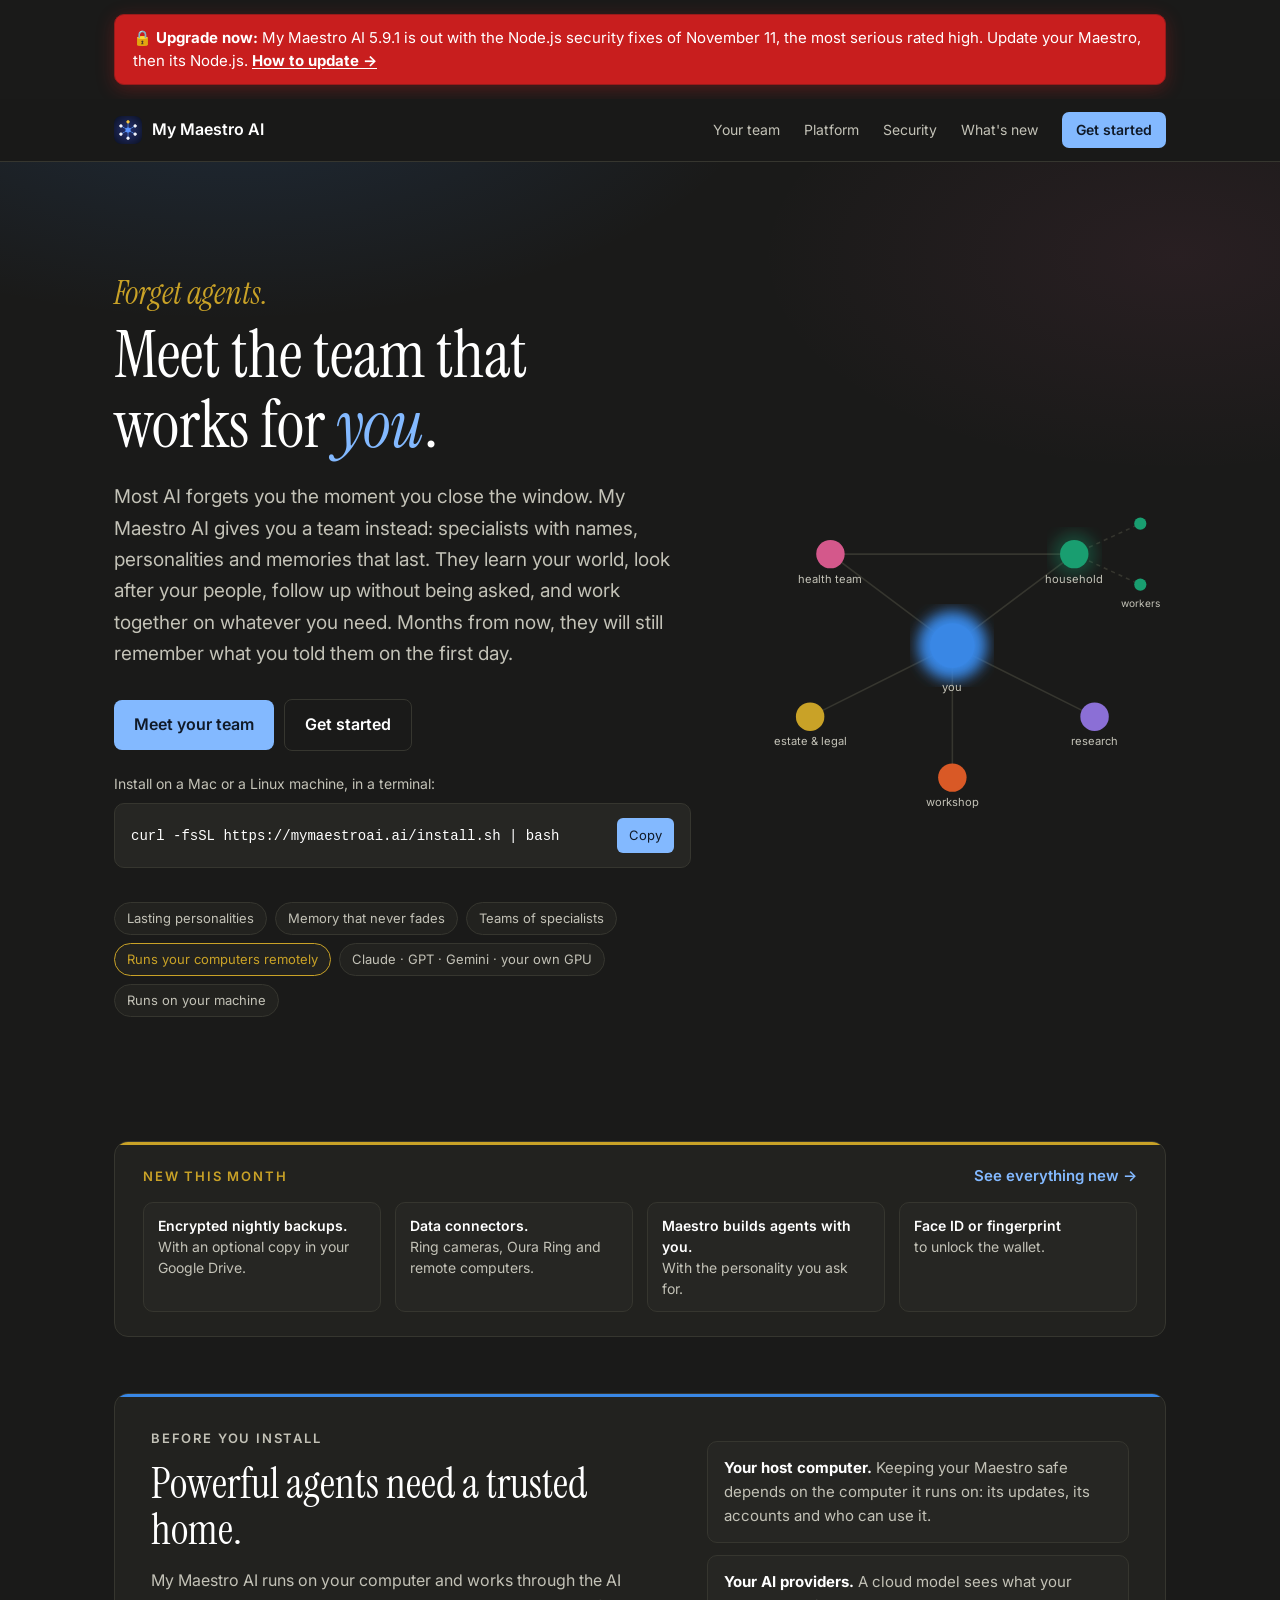
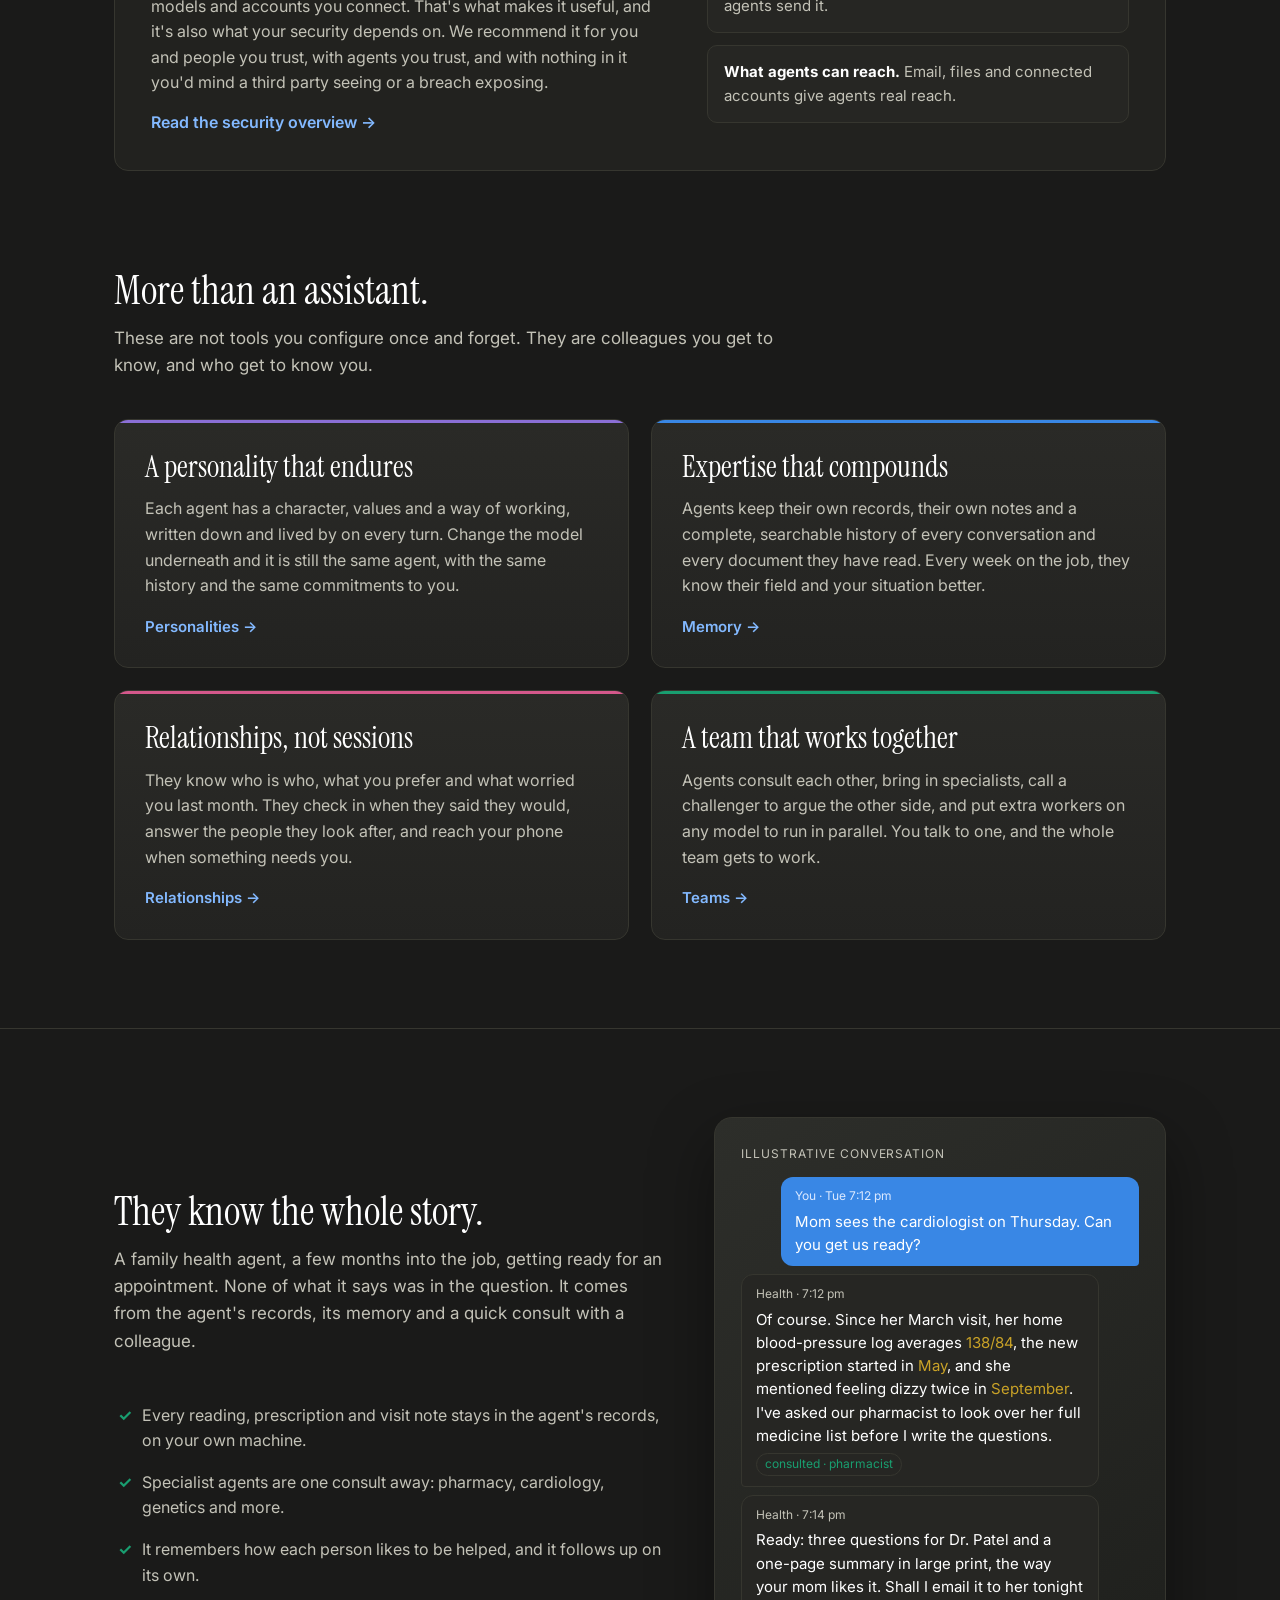
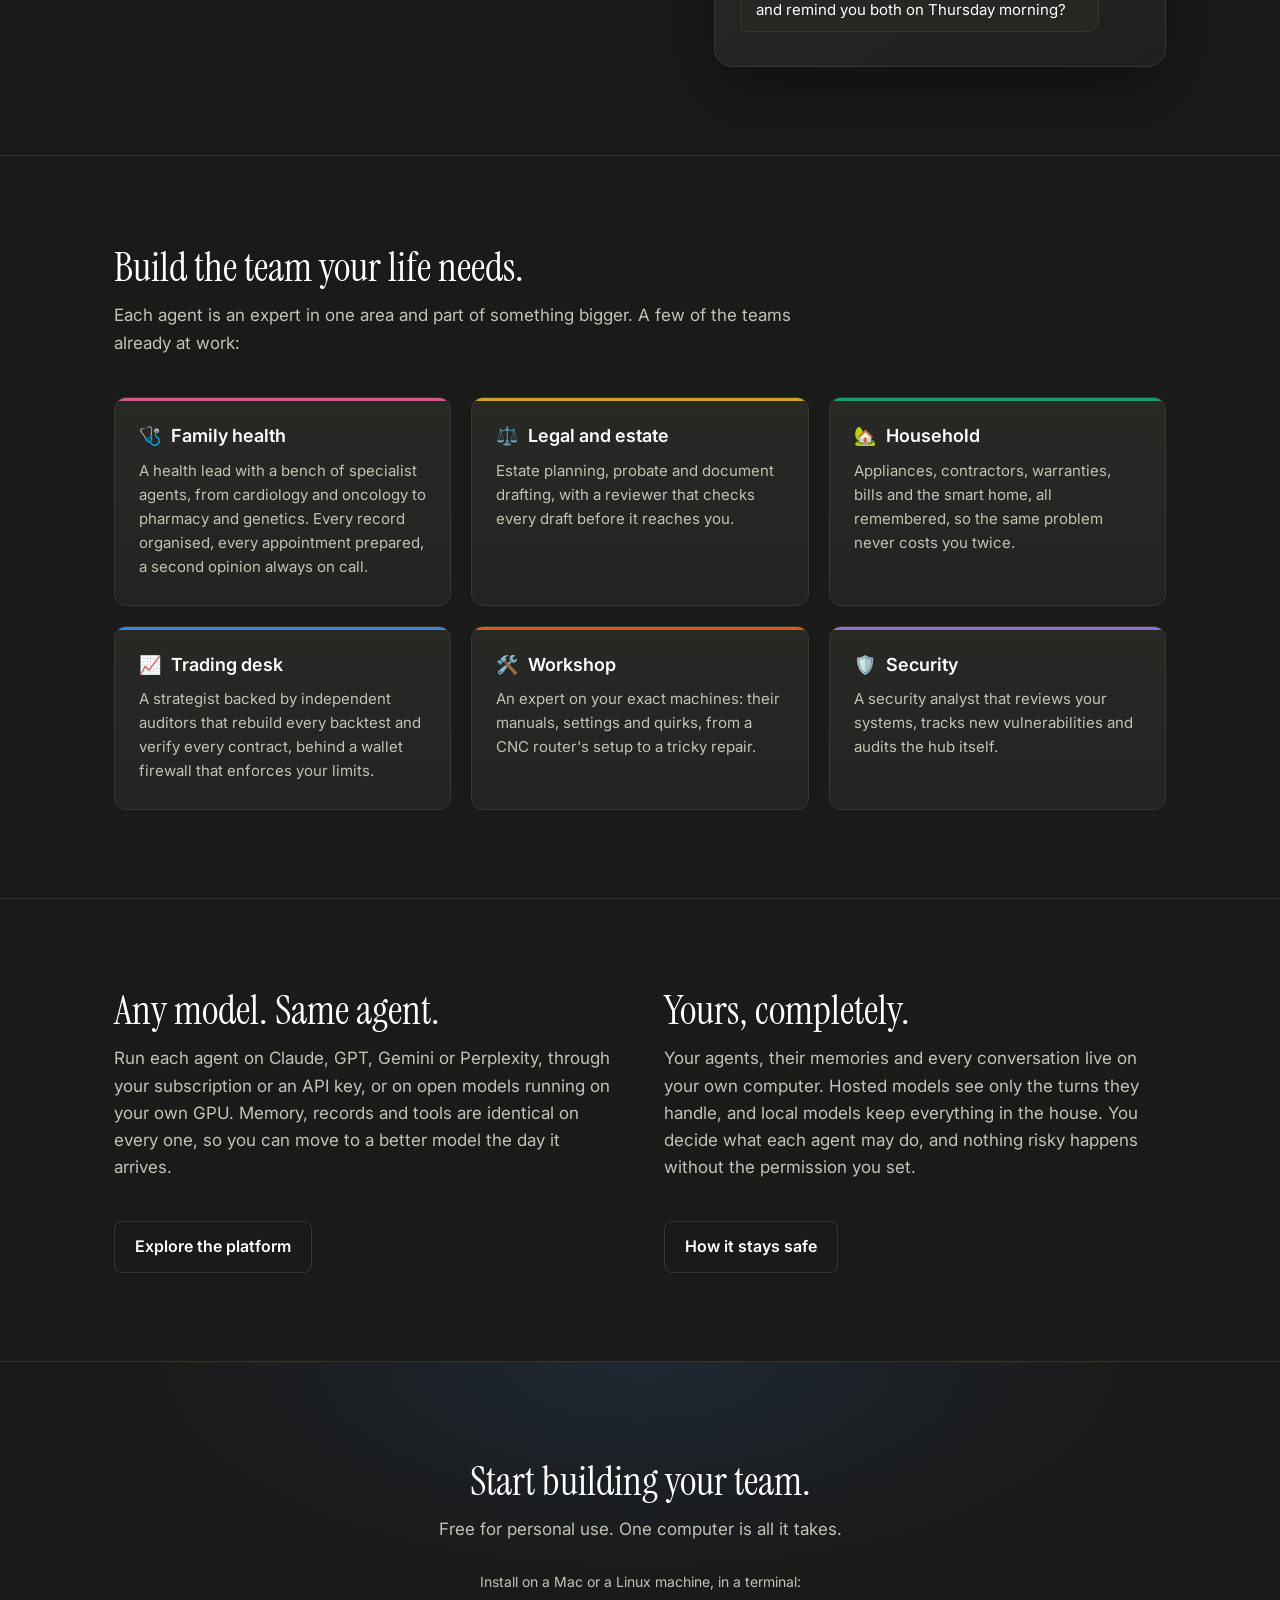
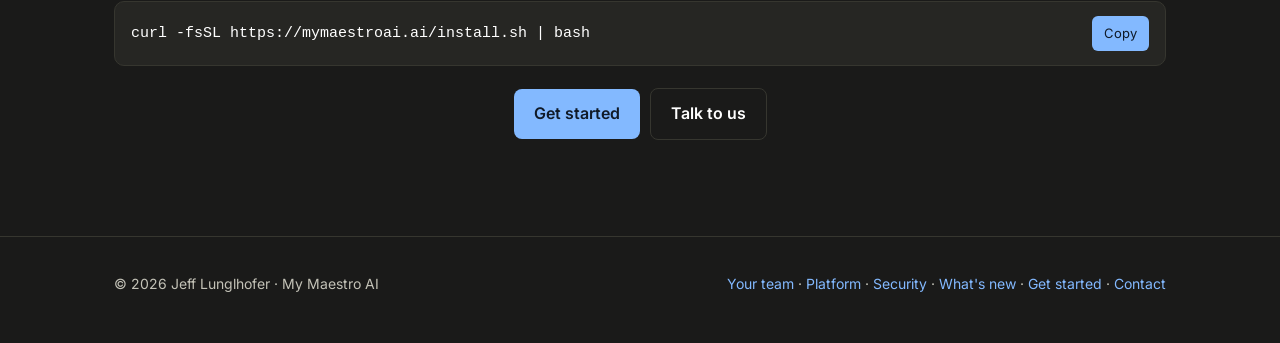
==== index.html @ 7203ef79 "What's new page, a New this month strip on the home page, and remote computers in the top features" ====
<!doctype html>
<html lang="en">
<head>
<meta charset="utf-8">
<meta name="viewport" content="width=device-width, initial-scale=1">
<title>My Maestro AI · Forget agents. Meet the team that works for you.</title>
<meta name="description" content="Forget agents. Meet the team that works for you. My Maestro AI gives you a team of specialists with lasting personalities, deep expertise and memories that never fade. They know your people, work together, and run on your own machine.">
<link rel="canonical" href="https://www.mymaestroai.ai/">
<meta property="og:type" content="website">
<meta property="og:site_name" content="My Maestro AI">
<meta property="og:url" content="https://www.mymaestroai.ai/">
<meta property="og:title" content="My Maestro AI · Forget agents. Meet the team that works for you.">
<meta property="og:description" content="Forget agents. Meet the team that works for you. My Maestro AI gives you a team of specialists with lasting personalities, deep expertise and memories that never fade. They know your people, work together, and run on your own machine.">
<meta property="og:image" content="https://www.mymaestroai.ai/og-image.png">
<meta property="og:image:type" content="image/png">
<meta property="og:image:width" content="1200">
<meta property="og:image:height" content="630">
<meta property="og:image:alt" content="My Maestro AI. Forget agents. Meet the team that works for you.">
<meta property="og:locale" content="en_US">
<meta name="twitter:card" content="summary_large_image">
<meta name="twitter:title" content="My Maestro AI · Forget agents. Meet the team that works for you.">
<meta name="twitter:description" content="Forget agents. Meet the team that works for you. My Maestro AI gives you a team of specialists with lasting personalities, deep expertise and memories that never fade. They know your people, work together, and run on your own machine.">
<meta name="twitter:image" content="https://www.mymaestroai.ai/og-image.png">
<meta name="twitter:image:alt" content="My Maestro AI. Forget agents. Meet the team that works for you.">
<meta name="theme-color" content="#1a1a19">
<link rel="apple-touch-icon" href="/hub-192.png">
<link rel="icon" href="/hub-192.png">
<link rel="preconnect" href="https://fonts.googleapis.com"><link rel="preconnect" href="https://fonts.gstatic.com" crossorigin>
<link href="https://fonts.googleapis.com/css2?family=Instrument+Serif:ital@0;1&family=Inter:wght@400;500;600&display=swap" rel="stylesheet">
<link rel="stylesheet" href="/styles.css">
</head>
<body>
<!-- security-notice:start (5.9.1; take down after 2026-11-25) -->
<aside class="notice urgent" aria-label="Security update"><div class="wrap"><p><span aria-hidden="true">🔒 </span><b>Upgrade now:</b> My Maestro AI 5.9.1 is out with the Node.js security fixes of November 11, the most serious rated high. Update your Maestro, then its Node.js. <a href="/start/#update">How to update&nbsp;→</a></p></div></aside>
<!-- security-notice:end -->
<header><div class="wrap">
  <a class="brand" href="/"><img src="/hub-192.png" alt="">My Maestro AI</a>
  <nav aria-label="Main"><a href="/agents/">Your team</a><a href="/platform/">Platform</a><a href="/security/">Security</a><a href="/whats-new/">What's new</a><a class="nav-cta" href="/start/">Get started</a></nav>
</div></header>

<div class="hero"><div class="wrap">
  <div>
    <p class="hero-pre">Forget agents.</p>
    <h1>Meet the team that works for <em>you</em>.</h1>
    <p class="lead">Most AI forgets you the moment you close the window. My Maestro AI gives you a team instead: specialists with names, personalities and memories that last. They learn your world, look after your people, follow up without being asked, and work together on whatever you need. Months from now, they will still remember what you told them on the first day.</p>
    <a class="cta" href="/agents/">Meet your team</a><a class="cta alt" href="/start/">Get started</a>
    <p class="cmd-cap">Install on a Mac or a Linux machine, in a terminal:</p><div class="cmdbox"><code id="hero-cmd">curl -fsSL https://mymaestroai.ai/install.sh | bash</code><button type="button" onclick="navigator.clipboard.writeText(document.getElementById('hero-cmd').textContent).then(()=>{this.textContent='Copied'})">Copy</button></div>
    <div class="pills"><span class="pill">Lasting personalities</span><span class="pill">Memory that never fades</span><span class="pill">Teams of specialists</span><span class="pill pill-new">Runs your computers remotely</span><span class="pill">Claude · GPT · Gemini · your own GPU</span><span class="pill">Runs on your machine</span></div>
  </div>
  <svg class="graph" viewBox="0 0 420 320" role="img" aria-label="You at the centre of a team of agents, one of them directing two workers">
    <defs><filter id="g"><feGaussianBlur stdDeviation="7"/></filter></defs>
    <g stroke="#36362f" stroke-width="1.5" fill="none">
      <path d="M210 160 L90 70 M210 160 L330 70 M210 160 L70 230 M210 160 L350 230 M210 160 L210 290 M90 70 L330 70"/>
      <path d="M330 70 L395 40 M330 70 L395 100" stroke-dasharray="4 4"/>
    </g>
    <circle class="pulse" cx="210" cy="160" r="34" fill="#3987e5" filter="url(#g)"/>
    <circle cx="210" cy="160" r="22" fill="#3987e5"/>
    <circle class="pulse p2" cx="330" cy="70" r="22" fill="#199e70" filter="url(#g)" opacity=".3"/>
    <circle cx="90" cy="70" r="14" fill="#d4588b"/><circle cx="330" cy="70" r="14" fill="#199e70"/>
    <circle cx="70" cy="230" r="14" fill="#c9a227"/><circle cx="350" cy="230" r="14" fill="#8b6fd6"/>
    <circle cx="210" cy="290" r="14" fill="#d95926"/>
    <circle class="pulse p3" cx="395" cy="40" r="6" fill="#199e70"/><circle class="pulse p3" cx="395" cy="100" r="6" fill="#199e70"/>
    <g font-family="Inter, sans-serif" font-size="11" fill="#c3c2b7" text-anchor="middle">
      <text x="210" y="205">you</text><text x="90" y="98">health team</text><text x="330" y="98">household</text>
      <text x="70" y="258">estate &amp; legal</text><text x="350" y="258">research</text><text x="210" y="318">workshop</text>
      <text x="395" y="122" font-size="10">workers</text>
    </g>
  </svg>
</div></div>


<section class="newstrip"><div class="wrap">
  <div class="ns">
    <div class="ns-head"><p class="eyebrow">New this month</p><a class="more" href="/whats-new/">See everything new →</a></div>
    <ul class="ns-list">
      <li><b>Encrypted nightly backups.</b> With an optional copy in your Google Drive.</li>
      <li><b>Data connectors.</b> Ring cameras, Oura Ring and remote computers.</li>
      <li><b>Maestro builds agents with you.</b> With the personality you ask for.</li>
      <li><b>Face ID or fingerprint</b> to unlock the wallet.</li>
    </ul>
  </div>
</div></section>

<section class="trust-band"><div class="wrap">
  <div class="tb">
    <div>
      <p class="eyebrow">Before you install</p>
      <h2>Powerful agents need a trusted home.</h2>
      <p>My Maestro AI runs on your computer and works through the AI models and accounts you connect. That's what makes it useful, and it's also what your security depends on. We recommend it for you and people you trust, with agents you trust, and with nothing in it you'd mind a third party seeing or a breach exposing.</p>
      <a class="more" href="/security/#overview">Read the security overview →</a>
    </div>
    <ul class="tb-points">
      <li><b>Your host computer.</b> Keeping your Maestro safe depends on the computer it runs on: its updates, its accounts and who can use it.</li>
      <li><b>Your AI providers.</b> A cloud model sees what your agents send it.</li>
      <li><b>What agents can reach.</b> Email, files and connected accounts give agents real reach.</li>
    </ul>
  </div>
</div></section>

<section><div class="wrap">
  <h2>More than an assistant.</h2>
  <p class="sub">These are not tools you configure once and forget. They are colleagues you get to know, and who get to know you.</p>
  <div class="pillars">
    <div class="pillar" style="--c:var(--violet)"><h3>A personality that endures</h3><p>Each agent has a character, values and a way of working, written down and lived by on every turn. Change the model underneath and it is still the same agent, with the same history and the same commitments to you.</p><a class="more" href="/agents/#personality">Personalities →</a></div>
    <div class="pillar" style="--c:var(--blue)"><h3>Expertise that compounds</h3><p>Agents keep their own records, their own notes and a complete, searchable history of every conversation and every document they have read. Every week on the job, they know their field and your situation better.</p><a class="more" href="/agents/#memory">Memory →</a></div>
    <div class="pillar" style="--c:var(--rose)"><h3>Relationships, not sessions</h3><p>They know who is who, what you prefer and what worried you last month. They check in when they said they would, answer the people they look after, and reach your phone when something needs you.</p><a class="more" href="/agents/#relationships">Relationships →</a></div>
    <div class="pillar" style="--c:var(--aqua)"><h3>A team that works together</h3><p>Agents consult each other, bring in specialists, call a challenger to argue the other side, and put extra workers on any model to run in parallel. You talk to one, and the whole team gets to work.</p><a class="more" href="/agents/#team">Teams →</a></div>
  </div>
</div></section>

<section class="divider"><div class="wrap two">
  <div>
    <h2>They know the whole story.</h2>
    <p class="sub">A family health agent, a few months into the job, getting ready for an appointment. None of what it says was in the question. It comes from the agent's records, its memory and a quick consult with a colleague.</p>
    <ul class="check">
      <li>Every reading, prescription and visit note stays in the agent's records, on your own machine.</li>
      <li>Specialist agents are one consult away: pharmacy, cardiology, genetics and more.</li>
      <li>It remembers how each person likes to be helped, and it follows up on its own.</li>
    </ul>
  </div>
  <div class="demo">
    <div class="lbl">Illustrative conversation</div>
    <div class="msg me"><span class="who">You · Tue 7:12 pm</span>Mom sees the cardiologist on Thursday. Can you get us ready?</div>
    <div class="msg ag"><span class="who">Health · 7:12 pm</span>Of course. Since her March visit, her home blood-pressure log averages <span class="n">138/84</span>, the new prescription started in <span class="n">May</span>, and she mentioned feeling dizzy twice in <span class="n">September</span>. I've asked our pharmacist to look over her full medicine list before I write the questions.<br><span class="worker">consulted · pharmacist</span></div>
    <div class="msg ag"><span class="who">Health · 7:14 pm</span>Ready: three questions for Dr. Patel and a one-page summary in large print, the way your mom likes it. Shall I email it to her tonight and remind you both on Thursday morning?</div>
  </div>
</div></section>

<section class="divider"><div class="wrap">
  <h2>Build the team your life needs.</h2>
  <p class="sub">Each agent is an expert in one area and part of something bigger. A few of the teams already at work:</p>
  <div class="grid">
    <div class="card" style="--c:var(--rose)"><h4><span class="ico">🩺</span>Family health</h4><p>A health lead with a bench of specialist agents, from cardiology and oncology to pharmacy and genetics. Every record organised, every appointment prepared, a second opinion always on call.</p></div>
    <div class="card" style="--c:var(--gold)"><h4><span class="ico">⚖️</span>Legal and estate</h4><p>Estate planning, probate and document drafting, with a reviewer that checks every draft before it reaches you.</p></div>
    <div class="card" style="--c:var(--aqua)"><h4><span class="ico">🏡</span>Household</h4><p>Appliances, contractors, warranties, bills and the smart home, all remembered, so the same problem never costs you twice.</p></div>
    <div class="card" style="--c:var(--blue)"><h4><span class="ico">📈</span>Trading desk</h4><p>A strategist backed by independent auditors that rebuild every backtest and verify every contract, behind a wallet firewall that enforces your limits.</p></div>
    <div class="card" style="--c:var(--orange)"><h4><span class="ico">🛠️</span>Workshop</h4><p>An expert on your exact machines: their manuals, settings and quirks, from a CNC router's setup to a tricky repair.</p></div>
    <div class="card" style="--c:var(--violet)"><h4><span class="ico">🛡️</span>Security</h4><p>A security analyst that reviews your systems, tracks new vulnerabilities and audits the hub itself.</p></div>
  </div>
</div></section>

<section class="divider"><div class="wrap two even">
  <div>
    <h2>Any model. Same agent.</h2>
    <p class="sub">Run each agent on Claude, GPT, Gemini or Perplexity, through your subscription or an API key, or on open models running on your own GPU. Memory, records and tools are identical on every one, so you can move to a better model the day it arrives.</p>
    <a class="cta alt solo" href="/platform/">Explore the platform</a>
  </div>
  <div>
    <h2>Yours, completely.</h2>
    <p class="sub">Your agents, their memories and every conversation live on your own computer. Hosted models see only the turns they handle, and local models keep everything in the house. You decide what each agent may do, and nothing risky happens without the permission you set.</p>
    <a class="cta alt solo" href="/security/">How it stays safe</a>
  </div>
</div></section>

<section class="band divider"><div class="wrap">
  <h2>Start building your team.</h2>
  <p class="sub">Free for personal use. One computer is all it takes.</p>
  <p class="cmd-cap">Install on a Mac or a Linux machine, in a terminal:</p><div class="cmdbox"><code id="band-cmd">curl -fsSL https://mymaestroai.ai/install.sh | bash</code><button type="button" onclick="navigator.clipboard.writeText(document.getElementById('band-cmd').textContent).then(()=>{this.textContent='Copied'})">Copy</button></div>
  <a class="cta" href="/start/">Get started</a><a class="cta alt" href="mailto:jeff@lunglhofer.com">Talk to us</a>
</div></section>

<footer class="divider"><div class="wrap">
  <div>© 2026 Jeff Lunglhofer · My Maestro AI</div>
  <div><a href="/agents/">Your team</a> · <a href="/platform/">Platform</a> · <a href="/security/">Security</a> · <a href="/whats-new/">What's new</a> · <a href="/start/">Get started</a> · <a href="mailto:jeff@lunglhofer.com">Contact</a></div>
</div></footer>
</body>
</html>
---- styles.css ----
:root { --bg:#1a1a19; --bg2:#22221f; --panel:#262623; --line:#36362f; --text:#ffffff; --dim:#c3c2b7; --blue:#3987e5; --blue-l:#83b9ff; --orange:#d95926; --aqua:#199e70; --violet:#8b6fd6; --gold:#c9a227; --rose:#d4588b; --gray:#a7a69b; }
* { box-sizing:border-box }
html { scroll-behavior:smooth }
@media (prefers-reduced-motion:reduce) { html { scroll-behavior:auto } *, *::before, *::after { animation:none !important; transition:none !important } }
body { margin:0; background:var(--bg); color:var(--text); font:16px/1.6 Inter, -apple-system, "Segoe UI", Roboto, Helvetica, Arial, sans-serif; }
a { color:var(--blue-l); text-decoration:none } a:hover { text-decoration:underline }
a:focus-visible, button:focus-visible { outline:3px solid var(--gold); outline-offset:4px }
h1, h2, .pillar h3 { font-family:"Instrument Serif", Georgia, "Times New Roman", serif; font-weight:400; letter-spacing:0 }
.wrap { max-width:1100px; margin:0 auto; padding:0 24px }
section { padding:88px 0; scroll-margin-top:76px }
.divider { border-top:1px solid var(--line) }

/* Header and navigation */
header { position:sticky; top:0; background:rgba(26,26,25,.9); backdrop-filter:blur(10px); border-bottom:1px solid var(--line); z-index:5 }
header .wrap { display:flex; align-items:center; justify-content:space-between; min-height:62px; gap:16px }
.brand { display:flex; align-items:center; gap:10px; font-weight:600; color:var(--text); white-space:nowrap } .brand:hover { text-decoration:none }
.brand img { width:28px; height:28px; border-radius:7px }
nav { display:flex; align-items:center; gap:24px }
nav a { color:var(--dim); font-size:14px; white-space:nowrap } nav a:hover { color:var(--text); text-decoration:none }
nav a[aria-current="page"] { color:var(--text); box-shadow:inset 0 -2px 0 var(--blue-l) }
nav a.nav-cta { color:#101a28; background:var(--blue-l); padding:7px 14px; border-radius:7px; font-weight:600; box-shadow:none } nav a.nav-cta:hover { filter:brightness(1.06) }

/* Heroes */
.hero { padding:112px 0 84px; background:radial-gradient(900px 420px at 18% -10%, rgba(57,135,229,.16), transparent 60%), radial-gradient(700px 360px at 92% 10%, rgba(212,88,139,.08), transparent 60%) }
.hero .wrap { display:grid; grid-template-columns:1.15fr .85fr; gap:48px; align-items:center }
.hero h1 { font-size:clamp(2.6rem, 5.2vw, 4.1rem); line-height:1.06; margin:0 0 22px; max-width:17ch; text-wrap:balance }
.hero h1 em { font-style:italic; color:var(--blue-l) }
.hero-pre { font-family:"Instrument Serif", Georgia, serif; font-style:italic; font-size:clamp(1.5rem, 2.6vw, 2rem); color:var(--gold); margin:0 0 8px; line-height:1.2 }
.page-hero { padding:96px 0 28px; background:radial-gradient(900px 380px at 15% -20%, rgba(57,135,229,.14), transparent 60%) }
.page-hero h1 { font-size:clamp(2.4rem, 5vw, 3.8rem); line-height:1.06; margin:0 0 20px; max-width:20ch; text-wrap:balance }
.eyebrow { font-size:13px; letter-spacing:.14em; text-transform:uppercase; color:var(--gold); margin:0 0 16px; font-weight:600 }
p.lead { font-size:19px; color:var(--dim); max-width:60ch; line-height:1.65; margin:0 0 30px }
.cta { display:inline-block; background:var(--blue-l); color:#101a28; padding:12px 20px; border-radius:8px; font-weight:600 } .cta:hover { text-decoration:none; filter:brightness(1.06) }
.cta.alt { background:transparent; border:1px solid var(--line); color:var(--text); margin-left:10px } .cta.alt:hover { border-color:var(--dim) }
.cta.alt.solo { margin-left:0 }
.pills { margin-top:34px; display:flex; flex-wrap:wrap; gap:8px }
.pill { font-size:13px; color:var(--dim); border:1px solid var(--line); border-radius:999px; padding:5px 12px; background:var(--bg2) }
.graph { width:100%; height:auto; display:block } .graph .pulse { animation:pulse 3.2s ease-in-out infinite } .graph .p2 { animation-delay:1.1s } .graph .p3 { animation-delay:2.2s }
@keyframes pulse { 0%,100% { opacity:.25 } 50% { opacity:.7 } }

/* Section text */
h2 { font-size:40px; line-height:1.15; margin:0 0 12px } .sub { color:var(--dim); margin:0 0 40px; max-width:64ch; font-size:17px }
.two { display:grid; grid-template-columns:1.1fr .9fr; gap:48px; align-items:center }
.two.even { grid-template-columns:1fr 1fr; align-items:start }
ul.check { list-style:none; padding:0; margin:0 } ul.check li { padding:8px 0 8px 28px; position:relative; color:var(--dim) } ul.check li::before { content:"✓"; color:var(--aqua); position:absolute; left:4px; font-weight:700 }


/* Pillars */
.pillars { display:grid; grid-template-columns:1fr 1fr; gap:22px }
.pillar { position:relative; overflow:hidden; background:linear-gradient(180deg, #2a2a27, #232321); border:1px solid var(--line); border-radius:14px; padding:30px 30px 28px }
.pillar::before { content:""; position:absolute; inset:0 0 auto 0; height:3px; background:var(--c) }
.pillar h3 { font-size:30px; line-height:1.15; margin:0 0 12px }
.pillar p { margin:0; color:var(--dim); font-size:16px }
.pillar a.more { display:inline-block; margin-top:16px; font-weight:600; font-size:15px }

/* Demo conversation */
.demo { background:linear-gradient(145deg, #2d2e2a, #1f201d); border:1px solid var(--line); border-radius:18px; padding:26px; box-shadow:0 24px 64px #0006 }
.demo .lbl { font-size:12px; color:var(--dim); letter-spacing:.08em; text-transform:uppercase; margin-bottom:14px }
.msg { max-width:90%; padding:10px 14px; border-radius:12px; margin:8px 0; font-size:15px; line-height:1.55 }
.msg.me { background:var(--blue); color:#fff; margin-left:auto; border-bottom-right-radius:4px }
.msg.ag { background:var(--panel); border:1px solid var(--line); border-bottom-left-radius:4px }
.msg .who { display:block; font-size:12px; color:var(--dim); margin-bottom:4px } .msg.me .who { color:#dbe9ff }
.msg .n { color:var(--gold) } .msg .worker { display:inline-block; font-size:12px; color:var(--aqua); border:1px solid var(--line); border-radius:999px; padding:1px 8px; margin:6px 4px 0 0 }

/* Card groups */
.index { display:flex; flex-wrap:wrap; gap:8px; margin:6px 0 0 }
.index a { font-size:14px; color:var(--text); border:1px solid var(--line); border-radius:999px; padding:6px 14px; background:var(--bg2) }
.index a::before { content:""; display:inline-block; width:8px; height:8px; border-radius:2px; background:var(--c); margin-right:8px; vertical-align:middle }
.index a:hover { text-decoration:none; border-color:var(--c) }
.group { padding:56px 0 8px; scroll-margin-top:80px }
.group h2 { font-size:34px } .group h2 span { display:inline-block; width:12px; height:12px; border-radius:3px; margin-right:14px; vertical-align:middle; background:var(--c) }
.gintro { margin:0 0 24px; color:var(--dim); font-size:17px; max-width:66ch }
.grid { display:grid; grid-template-columns:repeat(3, 1fr); gap:20px }
.grid.g2 { grid-template-columns:repeat(2, 1fr) }
.grid.g4 { grid-template-columns:repeat(2, 1fr) }
.card { position:relative; overflow:hidden; background:linear-gradient(180deg, #282825, #232321); border:1px solid var(--line); border-radius:12px; padding:24px 24px 26px; transition:transform .15s, border-color .15s }
.card::before { content:""; position:absolute; inset:0 0 auto 0; height:3px; background:var(--c) }
.card:hover { border-color:color-mix(in srgb, var(--c) 45%, var(--line)); transform:translateY(-2px) }
.card h4 { margin:0 0 8px; font-size:18px; font-weight:600 } .card p { margin:0; color:var(--dim); font-size:15px }
.card .ico { margin-right:10px }

/* Steps */
.steps { display:grid; grid-template-columns:repeat(4, 1fr); gap:20px; counter-reset:s }
.step { background:var(--bg2); border:1px solid var(--line); border-radius:12px; padding:22px 20px 20px; position:relative }
.step::before { counter-increment:s; content:counter(s); position:absolute; top:-12px; left:16px; background:var(--c); color:#fff; font-weight:600; font-size:13px; width:24px; height:24px; border-radius:12px; display:flex; align-items:center; justify-content:center }
.step h4 { margin:6px 0 6px; font-size:16px; font-weight:600 } .step p { margin:0; color:var(--dim); font-size:14px }
code { font-size:13px; background:var(--panel); padding:1px 5px; border-radius:4px }
.providers { display:flex; flex-wrap:wrap; gap:10px; margin-top:12px } .providers span { background:var(--panel); border:1px solid var(--line); border-radius:8px; padding:8px 14px; font-size:14px }

/* Closing band and footer */
.band { text-align:center; padding:96px 0; background:radial-gradient(700px 300px at 50% 0%, rgba(57,135,229,.12), transparent 70%) }
.band .sub { margin:0 auto 28px }
.next { margin:64px 0 88px; display:flex; justify-content:space-between; align-items:center; gap:20px; flex-wrap:wrap; background:var(--bg2); border:1px solid var(--line); border-radius:14px; padding:26px 30px }
.next p { margin:0; color:var(--dim) } .next strong { color:var(--text); display:block; font-size:18px; margin-bottom:2px }
footer { padding:36px 0 48px; color:var(--dim); font-size:14px } footer .wrap { display:flex; justify-content:space-between; flex-wrap:wrap; gap:12px }

@media (max-width:900px) {
  header .wrap { flex-wrap:wrap; padding-top:10px; padding-bottom:10px; gap:8px 16px }
  nav { width:100%; gap:18px; overflow-x:auto; padding-bottom:4px }
  .hero .wrap, .two, .two.even { grid-template-columns:1fr } .hero svg { display:none }
  .hero { padding-top:72px } .page-hero { padding-top:64px }
  .grid, .steps, .pillars { grid-template-columns:1fr 1fr }
  h2 { font-size:32px } .group h2 { font-size:28px } section { padding:64px 0 }
}
@media (max-width:560px) {
  .grid, .grid.g2, .grid.g4, .steps, .pillars { grid-template-columns:1fr }
  .cta, .cta.alt { margin-top:10px }
  .pillar { padding:24px } .pillar h3 { font-size:26px }
}

/* Install command box (Get started) */
.cmdbox { display:flex; align-items:center; gap:12px; background:var(--panel); border:1px solid var(--line); border-radius:10px; padding:14px 16px; margin:0 0 14px; max-width:760px }
.cmdbox code { background:none; padding:0; font-size:15px; flex:1; overflow-x:auto; white-space:nowrap; color:var(--text) }
.cmdbox button { background:var(--blue-l); color:#101a28; border:0; border-radius:6px; padding:7px 12px; font-weight:600; cursor:pointer; font:inherit; font-size:13px }
.small-note { color:var(--dim); font-size:14px; margin:0 0 8px; max-width:76ch }
.cmd-cap { color:var(--dim); font-size:14px; margin:22px 0 8px }
.hero .cmdbox { max-width:600px; margin-bottom:6px } .hero .cmdbox code { font-size:14px }
.band .cmd-cap { margin-top:4px }
.band .cmdbox { margin:0 auto 22px; text-align:left }
@media (max-width: 700px) { .cmdbox code { font-size:13px; white-space:normal; overflow-wrap:anywhere } }
.cmdbox { min-width:0; max-width:100% } .cmdbox code { min-width:0 }
.hero .wrap > div { min-width:0 }

/* Security notice bar (Node.js security releases of November 11, 2026), with the <aside class="notice"> on every page */
.notice { font-size:15px }
.notice .wrap { padding-top:14px; padding-bottom:14px }
.notice p { margin:0; line-height:1.5; color:#1a1a19; background:#facc15; border:1px solid #eab308; border-radius:10px; padding:12px 18px; box-shadow:0 4px 18px rgba(250,204,21,.22) }
.notice b { color:#1a1a19; font-weight:700 }
.notice a { color:#1a1a19; font-weight:700; white-space:nowrap; text-decoration:underline; text-underline-offset:2px }
.steps.s2 { grid-template-columns:repeat(2, 1fr) }
@media (max-width:560px) { .steps.s2 { grid-template-columns:1fr } }

/* "Before you install" band (home) and "Security overview" (Security) */
.trust-band { padding:56px 0 8px }
.tb { position:relative; overflow:hidden; display:grid; grid-template-columns:1.1fr .9fr; gap:40px; align-items:center; background:var(--bg2); border:1px solid var(--line); border-radius:14px; padding:34px 36px }
.tb::before { content:""; position:absolute; inset:0 0 auto 0; height:3px; background:var(--blue) }
.tb h2 { font-size:clamp(1.9rem, 3.4vw, 2.6rem); line-height:1.1; margin:0 0 14px }
.tb p { color:var(--dim); margin:0 0 14px }
.tb .more { font-weight:600 }
.tb-points { list-style:none; margin:0; padding:0; display:grid; gap:12px }
.tb-points li { background:var(--panel); border:1px solid var(--line); border-radius:10px; padding:14px 16px; color:var(--dim); font-size:15px }
.tb-points li b { color:var(--text) }
.rec-card ul { margin:8px 0 0 18px; padding:0; color:var(--dim) } .rec-card li { margin:7px 0 }
.fine { font-size:13px; color:var(--gray); margin:16px 0 0 }
@media (max-width:820px) { .tb { grid-template-columns:1fr; padding:26px 22px; gap:22px } }
/* Urgent security notice (red): an update people should install now */
.notice.urgent p { color:#ffffff; background:#c81e1e; border-color:#991b1b; box-shadow:0 4px 18px rgba(200,30,30,.32) }
.notice.urgent b, .notice.urgent a { color:#ffffff }

/* What's new */
.newstrip { padding:40px 0 0 }
.ns { background:var(--bg2); border:1px solid var(--line); border-radius:14px; padding:22px 28px 24px; position:relative; overflow:hidden }
.ns::before { content:""; position:absolute; inset:0 0 auto 0; height:3px; background:var(--gold) }
.ns-head { display:flex; justify-content:space-between; align-items:baseline; gap:16px; flex-wrap:wrap; margin-bottom:14px }
.ns-head .eyebrow { margin:0 }
.ns-head .more { font-weight:600; font-size:15px }
.ns-list { list-style:none; margin:0; padding:0; display:grid; grid-template-columns:repeat(4, 1fr); gap:14px }
.ns-list li { background:var(--panel); border:1px solid var(--line); border-radius:10px; padding:12px 14px; color:var(--dim); font-size:14px; line-height:1.5 }
.ns-list b { display:block; color:var(--text); font-weight:600 }
@media (max-width:900px) { .ns-list { grid-template-columns:1fr 1fr } }
@media (max-width:560px) { .ns-list { grid-template-columns:1fr } .ns { padding:20px 18px } }

.pill.pill-new { border-color: var(--gold, #c9a227); color: var(--gold, #c9a227); }
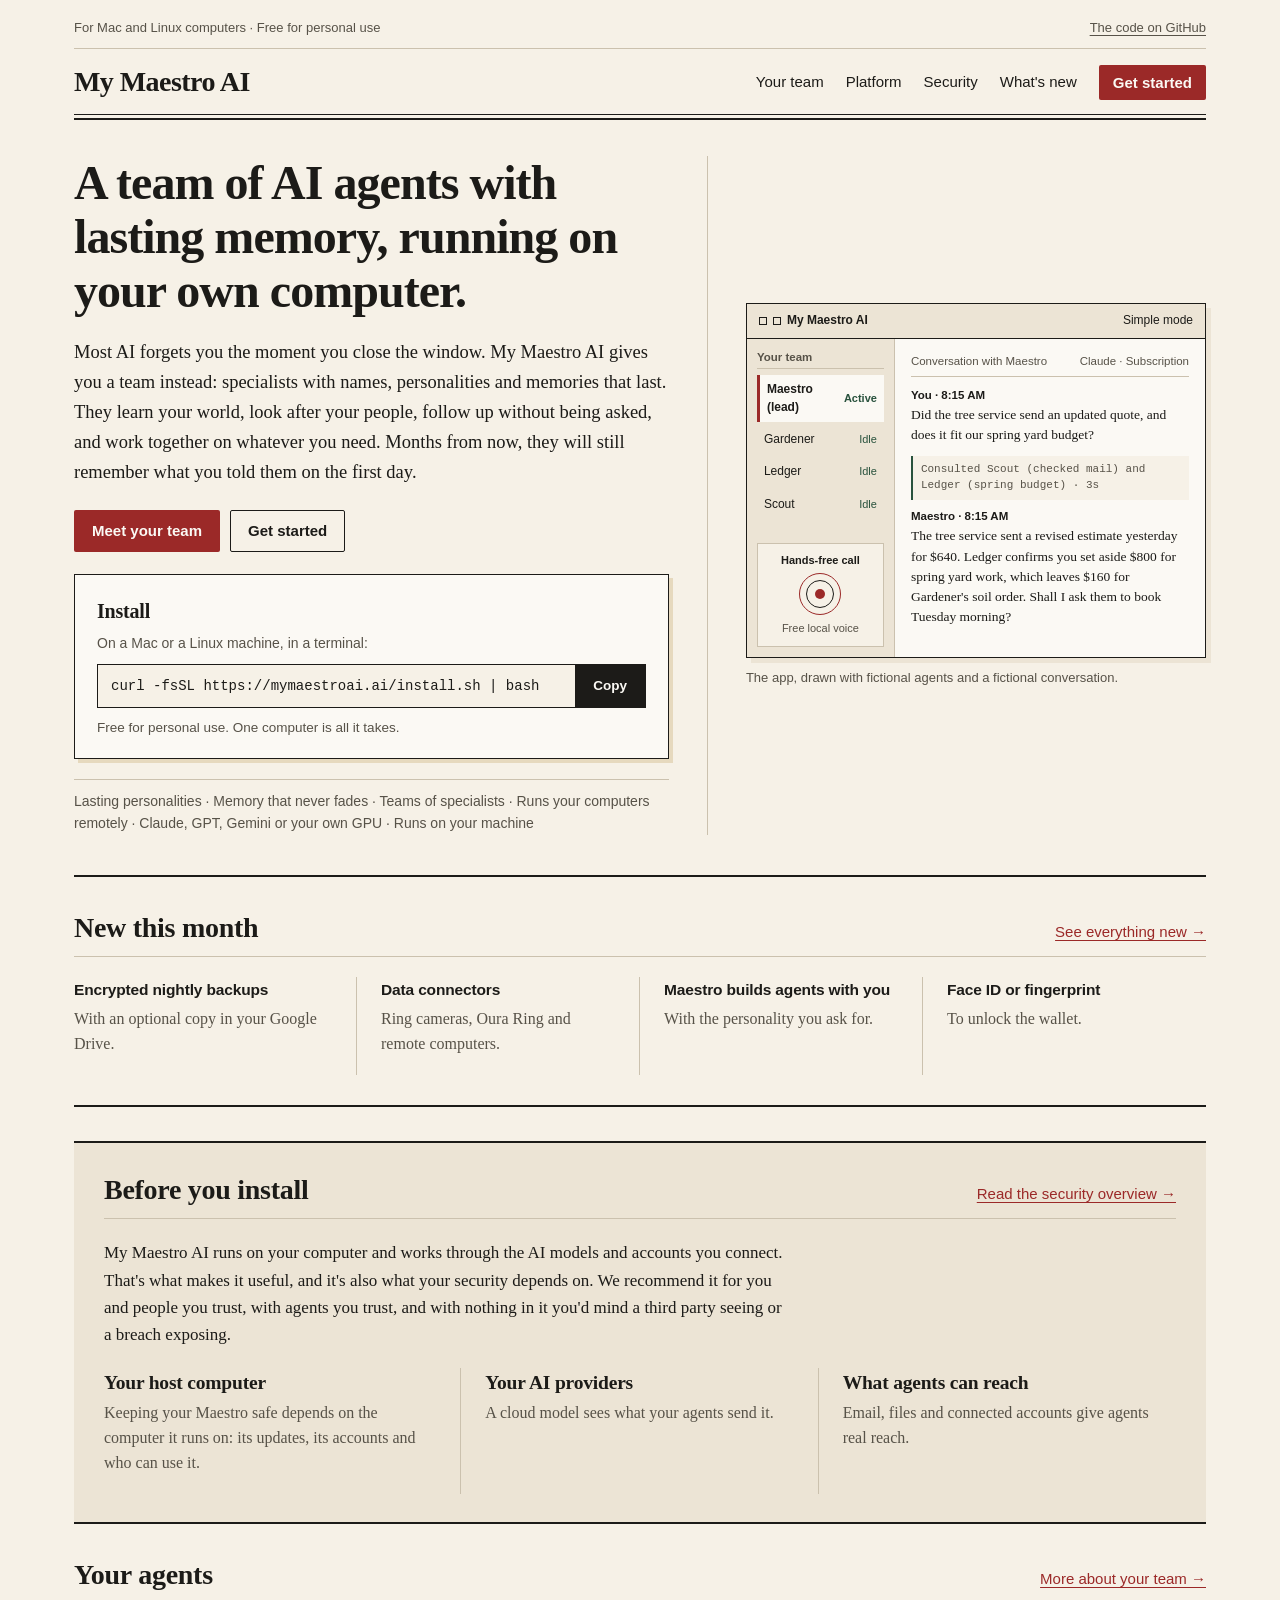
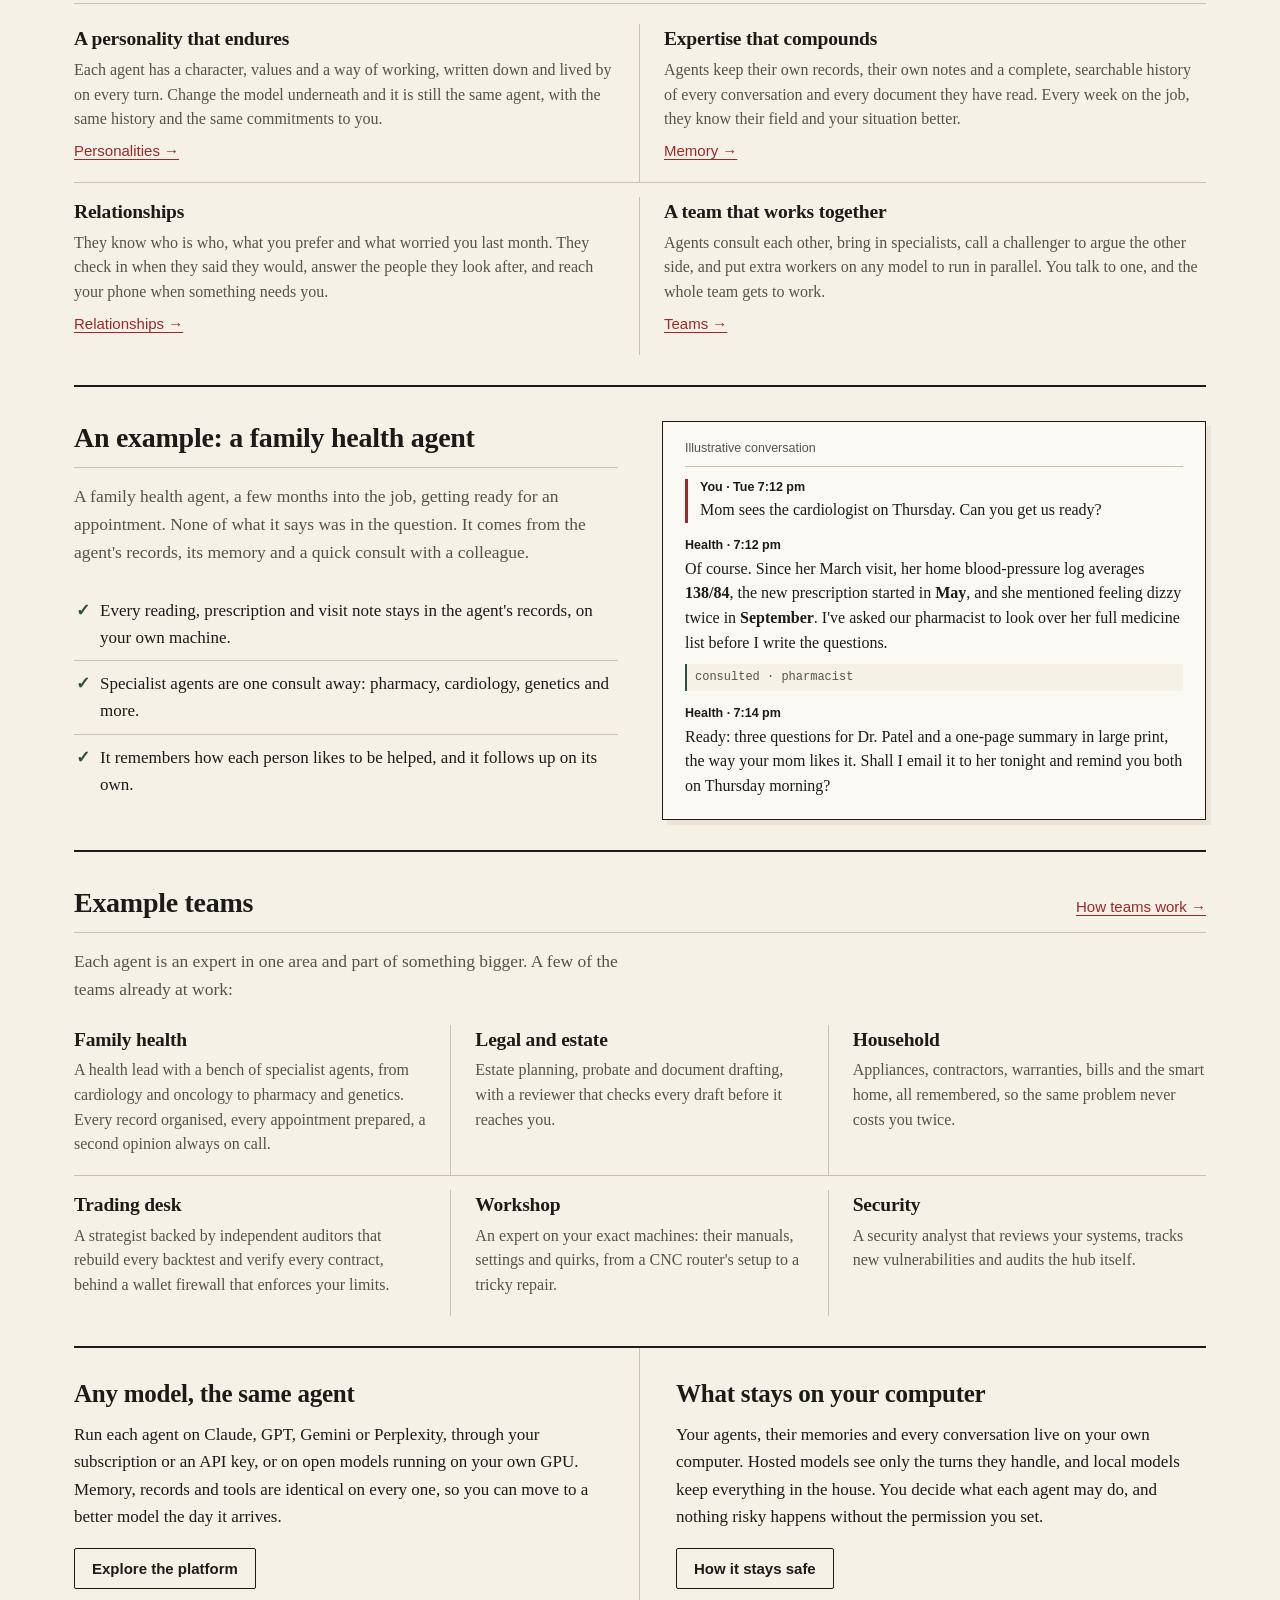
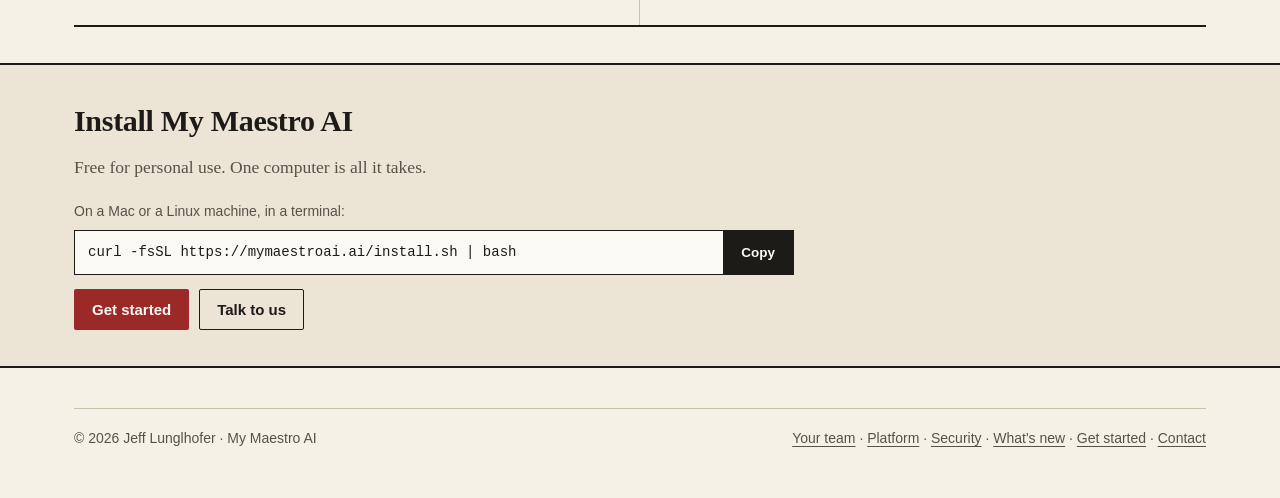
==== commit 99d4033c: "Website in the Broadsheet House design Every page moves to one shared design: warm paper, ink rules," ====
--- a/index.html
+++ b/index.html
@@ -3,163 +3,170 @@
 <head>
 <meta charset="utf-8">
 <meta name="viewport" content="width=device-width, initial-scale=1">
-<title>My Maestro AI · Forget agents. Meet the team that works for you.</title>
-<meta name="description" content="Forget agents. Meet the team that works for you. My Maestro AI gives you a team of specialists with lasting personalities, deep expertise and memories that never fade. They know your people, work together, and run on your own machine.">
+<title>My Maestro AI · A team of AI agents with lasting memory, on your own computer</title>
+<meta name="description" content="My Maestro AI gives you a team of AI agents with names, personalities and memories that last. They learn your world, look after your people, work together, and run on your own Mac or Linux computer.">
 <link rel="canonical" href="https://www.mymaestroai.ai/">
 <meta property="og:type" content="website">
 <meta property="og:site_name" content="My Maestro AI">
 <meta property="og:url" content="https://www.mymaestroai.ai/">
-<meta property="og:title" content="My Maestro AI · Forget agents. Meet the team that works for you.">
-<meta property="og:description" content="Forget agents. Meet the team that works for you. My Maestro AI gives you a team of specialists with lasting personalities, deep expertise and memories that never fade. They know your people, work together, and run on your own machine.">
+<meta property="og:title" content="My Maestro AI · A team of AI agents with lasting memory, on your own computer">
+<meta property="og:description" content="My Maestro AI gives you a team of AI agents with names, personalities and memories that last. They learn your world, look after your people, work together, and run on your own Mac or Linux computer.">
 <meta property="og:image" content="https://www.mymaestroai.ai/og-image.png">
 <meta property="og:image:type" content="image/png">
 <meta property="og:image:width" content="1200">
 <meta property="og:image:height" content="630">
-<meta property="og:image:alt" content="My Maestro AI. Forget agents. Meet the team that works for you.">
+<meta property="og:image:alt" content="My Maestro AI: a team of AI agents with lasting memory, running on your own computer.">
 <meta property="og:locale" content="en_US">
 <meta name="twitter:card" content="summary_large_image">
-<meta name="twitter:title" content="My Maestro AI · Forget agents. Meet the team that works for you.">
-<meta name="twitter:description" content="Forget agents. Meet the team that works for you. My Maestro AI gives you a team of specialists with lasting personalities, deep expertise and memories that never fade. They know your people, work together, and run on your own machine.">
+<meta name="twitter:title" content="My Maestro AI · A team of AI agents with lasting memory, on your own computer">
+<meta name="twitter:description" content="My Maestro AI gives you a team of AI agents with names, personalities and memories that last. They learn your world, look after your people, work together, and run on your own Mac or Linux computer.">
 <meta name="twitter:image" content="https://www.mymaestroai.ai/og-image.png">
-<meta name="twitter:image:alt" content="My Maestro AI. Forget agents. Meet the team that works for you.">
-<meta name="theme-color" content="#1a1a19">
+<meta name="twitter:image:alt" content="My Maestro AI: a team of AI agents with lasting memory, running on your own computer.">
+<meta name="theme-color" content="#F6F1E7">
 <link rel="apple-touch-icon" href="/hub-192.png">
 <link rel="icon" href="/hub-192.png">
-<link rel="preconnect" href="https://fonts.googleapis.com"><link rel="preconnect" href="https://fonts.gstatic.com" crossorigin>
-<link href="https://fonts.googleapis.com/css2?family=Instrument+Serif:ital@0;1&family=Inter:wght@400;500;600&display=swap" rel="stylesheet">
 <link rel="stylesheet" href="/styles.css">
 </head>
 <body>
-<!-- security-notice:start (5.9.1; take down after 2026-11-25) -->
-<aside class="notice urgent" aria-label="Security update"><div class="wrap"><p><span aria-hidden="true">🔒 </span><b>Upgrade now:</b> My Maestro AI 5.9.1 is out with the Node.js security fixes of November 11, the most serious rated high. Update your Maestro, then its Node.js. <a href="/start/#update">How to update&nbsp;→</a></p></div></aside>
-<!-- security-notice:end -->
-<header><div class="wrap">
-  <a class="brand" href="/"><img src="/hub-192.png" alt="">My Maestro AI</a>
-  <nav aria-label="Main"><a href="/agents/">Your team</a><a href="/platform/">Platform</a><a href="/security/">Security</a><a href="/whats-new/">What's new</a><a class="nav-cta" href="/start/">Get started</a></nav>
+<header class="masthead"><div class="wrap">
+  <div class="masthead-meta"><span>For Mac and Linux computers · Free for personal use</span><a href="https://github.com/mymaestroai/mymaestroai">The code on GitHub</a></div>
+  <div class="masthead-bar">
+    <a class="brand" href="/">My Maestro AI</a>
+    <nav class="site-nav" aria-label="Main"><a href="/agents/">Your team</a><a href="/platform/">Platform</a><a href="/security/">Security</a><a href="/whats-new/">What's new</a><a class="nav-cta" href="/start/">Get started</a></nav>
+  </div>
+  <div class="masthead-rule"></div>
 </div></header>
 
-<div class="hero"><div class="wrap">
-  <div>
-    <p class="hero-pre">Forget agents.</p>
-    <h1>Meet the team that works for <em>you</em>.</h1>
-    <p class="lead">Most AI forgets you the moment you close the window. My Maestro AI gives you a team instead: specialists with names, personalities and memories that last. They learn your world, look after your people, follow up without being asked, and work together on whatever you need. Months from now, they will still remember what you told them on the first day.</p>
-    <a class="cta" href="/agents/">Meet your team</a><a class="cta alt" href="/start/">Get started</a>
-    <p class="cmd-cap">Install on a Mac or a Linux machine, in a terminal:</p><div class="cmdbox"><code id="hero-cmd">curl -fsSL https://mymaestroai.ai/install.sh | bash</code><button type="button" onclick="navigator.clipboard.writeText(document.getElementById('hero-cmd').textContent).then(()=>{this.textContent='Copied'})">Copy</button></div>
-    <div class="pills"><span class="pill">Lasting personalities</span><span class="pill">Memory that never fades</span><span class="pill">Teams of specialists</span><span class="pill pill-new">Runs your computers remotely</span><span class="pill">Claude · GPT · Gemini · your own GPU</span><span class="pill">Runs on your machine</span></div>
-  </div>
-  <svg class="graph" viewBox="0 0 420 320" role="img" aria-label="You at the centre of a team of agents, one of them directing two workers">
-    <defs><filter id="g"><feGaussianBlur stdDeviation="7"/></filter></defs>
-    <g stroke="#36362f" stroke-width="1.5" fill="none">
-      <path d="M210 160 L90 70 M210 160 L330 70 M210 160 L70 230 M210 160 L350 230 M210 160 L210 290 M90 70 L330 70"/>
-      <path d="M330 70 L395 40 M330 70 L395 100" stroke-dasharray="4 4"/>
-    </g>
-    <circle class="pulse" cx="210" cy="160" r="34" fill="#3987e5" filter="url(#g)"/>
-    <circle cx="210" cy="160" r="22" fill="#3987e5"/>
-    <circle class="pulse p2" cx="330" cy="70" r="22" fill="#199e70" filter="url(#g)" opacity=".3"/>
-    <circle cx="90" cy="70" r="14" fill="#d4588b"/><circle cx="330" cy="70" r="14" fill="#199e70"/>
-    <circle cx="70" cy="230" r="14" fill="#c9a227"/><circle cx="350" cy="230" r="14" fill="#8b6fd6"/>
-    <circle cx="210" cy="290" r="14" fill="#d95926"/>
-    <circle class="pulse p3" cx="395" cy="40" r="6" fill="#199e70"/><circle class="pulse p3" cx="395" cy="100" r="6" fill="#199e70"/>
-    <g font-family="Inter, sans-serif" font-size="11" fill="#c3c2b7" text-anchor="middle">
-      <text x="210" y="205">you</text><text x="90" y="98">health team</text><text x="330" y="98">household</text>
-      <text x="70" y="258">estate &amp; legal</text><text x="350" y="258">research</text><text x="210" y="318">workshop</text>
-      <text x="395" y="122" font-size="10">workers</text>
-    </g>
-  </svg>
-</div></div>
+<main class="wrap">
+  <section class="lead-grid">
+    <div class="lead-copy">
+      <h1>A team of AI agents with lasting memory, running on your own computer.</h1>
+      <p class="lead-prose">Most AI forgets you the moment you close the window. My Maestro AI gives you a team instead: specialists with names, personalities and memories that last. They learn your world, look after your people, follow up without being asked, and work together on whatever you need. Months from now, they will still remember what you told them on the first day.</p>
+      <a class="cta" href="/agents/">Meet your team</a><a class="cta alt" href="/start/">Get started</a>
+      <div class="install-sheet" id="install">
+        <h2>Install</h2>
+        <p class="cmd-cap">On a Mac or a Linux machine, in a terminal:</p>
+        <div class="cmdbox"><code id="hero-cmd">curl -fsSL https://mymaestroai.ai/install.sh | bash</code><button type="button" onclick="navigator.clipboard.writeText(document.getElementById('hero-cmd').textContent).then(()=>{this.textContent='Copied'})">Copy</button></div>
+        <p class="install-foot">Free for personal use. One computer is all it takes.</p>
+      </div>
+      <p class="features-line">Lasting personalities · Memory that never fades · Teams of specialists · Runs your computers remotely · Claude, GPT, Gemini or your own GPU · Runs on your machine</p>
+    </div>
 
+    <figure class="lead-figure" style="margin:0">
+      <div class="mock-window" role="img" aria-label="The My Maestro AI app: a list of agents beside a conversation with the lead agent">
+        <div class="mock-titlebar">
+          <div class="mock-controls"><span class="mock-sq"></span><span class="mock-sq"></span><strong>My Maestro AI</strong></div>
+          <span>Simple mode</span>
+        </div>
+        <div class="mock-body">
+          <div class="mock-rail">
+            <div>
+              <div class="mock-group-title">Your team</div>
+              <div class="mock-agent active"><span>Maestro (lead)</span><span class="mock-status">Active</span></div>
+              <div class="mock-agent"><span>Gardener</span><span class="mock-status">Idle</span></div>
+              <div class="mock-agent"><span>Ledger</span><span class="mock-status">Idle</span></div>
+              <div class="mock-agent"><span>Scout</span><span class="mock-status">Idle</span></div>
+            </div>
+            <div class="mock-voice"><b>Hands-free call</b><div class="mock-orb"></div><span>Free local voice</span></div>
+          </div>
+          <div class="mock-sheet">
+            <div class="mock-sheet-head"><span>Conversation with Maestro</span><span>Claude · Subscription</span></div>
+            <div class="mock-msg"><div class="mock-speaker">You · 8:15 AM</div><div>Did the tree service send an updated quote, and does it fit our spring yard budget?</div></div>
+            <div class="mock-consult">Consulted Scout (checked mail) and Ledger (spring budget) · 3s</div>
+            <div class="mock-msg"><div class="mock-speaker">Maestro · 8:15 AM</div><div>The tree service sent a revised estimate yesterday for $640. Ledger confirms you set aside $800 for spring yard work, which leaves $160 for Gardener's soil order. Shall I ask them to book Tuesday morning?</div></div>
+          </div>
+        </div>
+      </div>
+      <figcaption class="figure-caption">The app, drawn with fictional agents and a fictional conversation.</figcaption>
+    </figure>
+  </section>
 
-<section class="newstrip"><div class="wrap">
-  <div class="ns">
-    <div class="ns-head"><p class="eyebrow">New this month</p><a class="more" href="/whats-new/">See everything new →</a></div>
-    <ul class="ns-list">
-      <li><b>Encrypted nightly backups.</b> With an optional copy in your Google Drive.</li>
-      <li><b>Data connectors.</b> Ring cameras, Oura Ring and remote computers.</li>
-      <li><b>Maestro builds agents with you.</b> With the personality you ask for.</li>
-      <li><b>Face ID or fingerprint</b> to unlock the wallet.</li>
-    </ul>
-  </div>
-</div></section>
+  <section class="editorial">
+    <div class="section-head"><h2>New this month</h2><a href="/whats-new/">See everything new →</a></div>
+    <div class="cols c4">
+      <div class="col news-col"><h3>Encrypted nightly backups</h3><p>With an optional copy in your Google Drive.</p></div>
+      <div class="col news-col"><h3>Data connectors</h3><p>Ring cameras, Oura Ring and remote computers.</p></div>
+      <div class="col news-col"><h3>Maestro builds agents with you</h3><p>With the personality you ask for.</p></div>
+      <div class="col news-col"><h3>Face ID or fingerprint</h3><p>To unlock the wallet.</p></div>
+    </div>
+  </section>
 
-<section class="trust-band"><div class="wrap">
-  <div class="tb">
+  <section class="security-sheet" aria-labelledby="before-install">
+    <div class="section-head"><h2 id="before-install">Before you install</h2><a href="/security/#overview">Read the security overview →</a></div>
+    <p class="security-lead">My Maestro AI runs on your computer and works through the AI models and accounts you connect. That's what makes it useful, and it's also what your security depends on. We recommend it for you and people you trust, with agents you trust, and with nothing in it you'd mind a third party seeing or a breach exposing.</p>
+    <div class="cols c3">
+      <div class="col"><h3>Your host computer</h3><p>Keeping your Maestro safe depends on the computer it runs on: its updates, its accounts and who can use it.</p></div>
+      <div class="col"><h3>Your AI providers</h3><p>A cloud model sees what your agents send it.</p></div>
+      <div class="col"><h3>What agents can reach</h3><p>Email, files and connected accounts give agents real reach.</p></div>
+    </div>
+  </section>
+
+  <section class="editorial">
+    <div class="section-head"><h2>Your agents</h2><a href="/agents/">More about your team →</a></div>
+    <div class="cols c2 ruled">
+      <div class="col"><h3>A personality that endures</h3><p>Each agent has a character, values and a way of working, written down and lived by on every turn. Change the model underneath and it is still the same agent, with the same history and the same commitments to you.</p><a class="more" href="/agents/#personality">Personalities →</a></div>
+      <div class="col"><h3>Expertise that compounds</h3><p>Agents keep their own records, their own notes and a complete, searchable history of every conversation and every document they have read. Every week on the job, they know their field and your situation better.</p><a class="more" href="/agents/#memory">Memory →</a></div>
+      <div class="col"><h3>Relationships</h3><p>They know who is who, what you prefer and what worried you last month. They check in when they said they would, answer the people they look after, and reach your phone when something needs you.</p><a class="more" href="/agents/#relationships">Relationships →</a></div>
+      <div class="col"><h3>A team that works together</h3><p>Agents consult each other, bring in specialists, call a challenger to argue the other side, and put extra workers on any model to run in parallel. You talk to one, and the whole team gets to work.</p><a class="more" href="/agents/#team">Teams →</a></div>
+    </div>
+  </section>
+
+  <section class="editorial">
+    <div class="story">
+      <div>
+        <div class="section-head"><h2>An example: a family health agent</h2></div>
+        <p class="sub">A family health agent, a few months into the job, getting ready for an appointment. None of what it says was in the question. It comes from the agent's records, its memory and a quick consult with a colleague.</p>
+        <ul class="check">
+          <li>Every reading, prescription and visit note stays in the agent's records, on your own machine.</li>
+          <li>Specialist agents are one consult away: pharmacy, cardiology, genetics and more.</li>
+          <li>It remembers how each person likes to be helped, and it follows up on its own.</li>
+        </ul>
+      </div>
+      <div class="demo">
+        <div class="lbl">Illustrative conversation</div>
+        <div class="msg me"><span class="who">You · Tue 7:12 pm</span>Mom sees the cardiologist on Thursday. Can you get us ready?</div>
+        <div class="msg ag"><span class="who">Health · 7:12 pm</span>Of course. Since her March visit, her home blood-pressure log averages <span class="n">138/84</span>, the new prescription started in <span class="n">May</span>, and she mentioned feeling dizzy twice in <span class="n">September</span>. I've asked our pharmacist to look over her full medicine list before I write the questions.<span class="worker">consulted · pharmacist</span></div>
+        <div class="msg ag"><span class="who">Health · 7:14 pm</span>Ready: three questions for Dr. Patel and a one-page summary in large print, the way your mom likes it. Shall I email it to her tonight and remind you both on Thursday morning?</div>
+      </div>
+    </div>
+  </section>
+
+  <section class="editorial">
+    <div class="section-head"><h2>Example teams</h2><a href="/agents/#team">How teams work →</a></div>
+    <p class="sub">Each agent is an expert in one area and part of something bigger. A few of the teams already at work:</p>
+    <div class="cols c3">
+      <div class="col"><h3>Family health</h3><p>A health lead with a bench of specialist agents, from cardiology and oncology to pharmacy and genetics. Every record organised, every appointment prepared, a second opinion always on call.</p></div>
+      <div class="col"><h3>Legal and estate</h3><p>Estate planning, probate and document drafting, with a reviewer that checks every draft before it reaches you.</p></div>
+      <div class="col"><h3>Household</h3><p>Appliances, contractors, warranties, bills and the smart home, all remembered, so the same problem never costs you twice.</p></div>
+      <div class="col"><h3>Trading desk</h3><p>A strategist backed by independent auditors that rebuild every backtest and verify every contract, behind a wallet firewall that enforces your limits.</p></div>
+      <div class="col"><h3>Workshop</h3><p>An expert on your exact machines: their manuals, settings and quirks, from a CNC router's setup to a tricky repair.</p></div>
+      <div class="col"><h3>Security</h3><p>A security analyst that reviews your systems, tracks new vulnerabilities and audits the hub itself.</p></div>
+    </div>
+  </section>
+
+  <section class="facts">
     <div>
-      <p class="eyebrow">Before you install</p>
-      <h2>Powerful agents need a trusted home.</h2>
-      <p>My Maestro AI runs on your computer and works through the AI models and accounts you connect. That's what makes it useful, and it's also what your security depends on. We recommend it for you and people you trust, with agents you trust, and with nothing in it you'd mind a third party seeing or a breach exposing.</p>
-      <a class="more" href="/security/#overview">Read the security overview →</a>
+      <h2>Any model, the same agent</h2>
+      <p>Run each agent on Claude, GPT, Gemini or Perplexity, through your subscription or an API key, or on open models running on your own GPU. Memory, records and tools are identical on every one, so you can move to a better model the day it arrives.</p>
+      <a class="cta alt" href="/platform/">Explore the platform</a>
     </div>
-    <ul class="tb-points">
-      <li><b>Your host computer.</b> Keeping your Maestro safe depends on the computer it runs on: its updates, its accounts and who can use it.</li>
-      <li><b>Your AI providers.</b> A cloud model sees what your agents send it.</li>
-      <li><b>What agents can reach.</b> Email, files and connected accounts give agents real reach.</li>
-    </ul>
-  </div>
-</div></section>
+    <div>
+      <h2>What stays on your computer</h2>
+      <p>Your agents, their memories and every conversation live on your own computer. Hosted models see only the turns they handle, and local models keep everything in the house. You decide what each agent may do, and nothing risky happens without the permission you set.</p>
+      <a class="cta alt" href="/security/">How it stays safe</a>
+    </div>
+  </section>
+</main>
 
-<section><div class="wrap">
-  <h2>More than an assistant.</h2>
-  <p class="sub">These are not tools you configure once and forget. They are colleagues you get to know, and who get to know you.</p>
-  <div class="pillars">
-    <div class="pillar" style="--c:var(--violet)"><h3>A personality that endures</h3><p>Each agent has a character, values and a way of working, written down and lived by on every turn. Change the model underneath and it is still the same agent, with the same history and the same commitments to you.</p><a class="more" href="/agents/#personality">Personalities →</a></div>
-    <div class="pillar" style="--c:var(--blue)"><h3>Expertise that compounds</h3><p>Agents keep their own records, their own notes and a complete, searchable history of every conversation and every document they have read. Every week on the job, they know their field and your situation better.</p><a class="more" href="/agents/#memory">Memory →</a></div>
-    <div class="pillar" style="--c:var(--rose)"><h3>Relationships, not sessions</h3><p>They know who is who, what you prefer and what worried you last month. They check in when they said they would, answer the people they look after, and reach your phone when something needs you.</p><a class="more" href="/agents/#relationships">Relationships →</a></div>
-    <div class="pillar" style="--c:var(--aqua)"><h3>A team that works together</h3><p>Agents consult each other, bring in specialists, call a challenger to argue the other side, and put extra workers on any model to run in parallel. You talk to one, and the whole team gets to work.</p><a class="more" href="/agents/#team">Teams →</a></div>
-  </div>
-</div></section>
-
-<section class="divider"><div class="wrap two">
-  <div>
-    <h2>They know the whole story.</h2>
-    <p class="sub">A family health agent, a few months into the job, getting ready for an appointment. None of what it says was in the question. It comes from the agent's records, its memory and a quick consult with a colleague.</p>
-    <ul class="check">
-      <li>Every reading, prescription and visit note stays in the agent's records, on your own machine.</li>
-      <li>Specialist agents are one consult away: pharmacy, cardiology, genetics and more.</li>
-      <li>It remembers how each person likes to be helped, and it follows up on its own.</li>
-    </ul>
-  </div>
-  <div class="demo">
-    <div class="lbl">Illustrative conversation</div>
-    <div class="msg me"><span class="who">You · Tue 7:12 pm</span>Mom sees the cardiologist on Thursday. Can you get us ready?</div>
-    <div class="msg ag"><span class="who">Health · 7:12 pm</span>Of course. Since her March visit, her home blood-pressure log averages <span class="n">138/84</span>, the new prescription started in <span class="n">May</span>, and she mentioned feeling dizzy twice in <span class="n">September</span>. I've asked our pharmacist to look over her full medicine list before I write the questions.<br><span class="worker">consulted · pharmacist</span></div>
-    <div class="msg ag"><span class="who">Health · 7:14 pm</span>Ready: three questions for Dr. Patel and a one-page summary in large print, the way your mom likes it. Shall I email it to her tonight and remind you both on Thursday morning?</div>
-  </div>
-</div></section>
-
-<section class="divider"><div class="wrap">
-  <h2>Build the team your life needs.</h2>
-  <p class="sub">Each agent is an expert in one area and part of something bigger. A few of the teams already at work:</p>
-  <div class="grid">
-    <div class="card" style="--c:var(--rose)"><h4><span class="ico">🩺</span>Family health</h4><p>A health lead with a bench of specialist agents, from cardiology and oncology to pharmacy and genetics. Every record organised, every appointment prepared, a second opinion always on call.</p></div>
-    <div class="card" style="--c:var(--gold)"><h4><span class="ico">⚖️</span>Legal and estate</h4><p>Estate planning, probate and document drafting, with a reviewer that checks every draft before it reaches you.</p></div>
-    <div class="card" style="--c:var(--aqua)"><h4><span class="ico">🏡</span>Household</h4><p>Appliances, contractors, warranties, bills and the smart home, all remembered, so the same problem never costs you twice.</p></div>
-    <div class="card" style="--c:var(--blue)"><h4><span class="ico">📈</span>Trading desk</h4><p>A strategist backed by independent auditors that rebuild every backtest and verify every contract, behind a wallet firewall that enforces your limits.</p></div>
-    <div class="card" style="--c:var(--orange)"><h4><span class="ico">🛠️</span>Workshop</h4><p>An expert on your exact machines: their manuals, settings and quirks, from a CNC router's setup to a tricky repair.</p></div>
-    <div class="card" style="--c:var(--violet)"><h4><span class="ico">🛡️</span>Security</h4><p>A security analyst that reviews your systems, tracks new vulnerabilities and audits the hub itself.</p></div>
-  </div>
-</div></section>
-
-<section class="divider"><div class="wrap two even">
-  <div>
-    <h2>Any model. Same agent.</h2>
-    <p class="sub">Run each agent on Claude, GPT, Gemini or Perplexity, through your subscription or an API key, or on open models running on your own GPU. Memory, records and tools are identical on every one, so you can move to a better model the day it arrives.</p>
-    <a class="cta alt solo" href="/platform/">Explore the platform</a>
-  </div>
-  <div>
-    <h2>Yours, completely.</h2>
-    <p class="sub">Your agents, their memories and every conversation live on your own computer. Hosted models see only the turns they handle, and local models keep everything in the house. You decide what each agent may do, and nothing risky happens without the permission you set.</p>
-    <a class="cta alt solo" href="/security/">How it stays safe</a>
-  </div>
-</div></section>
-
-<section class="band divider"><div class="wrap">
-  <h2>Start building your team.</h2>
+<section class="band"><div class="wrap">
+  <h2>Install My Maestro AI</h2>
   <p class="sub">Free for personal use. One computer is all it takes.</p>
-  <p class="cmd-cap">Install on a Mac or a Linux machine, in a terminal:</p><div class="cmdbox"><code id="band-cmd">curl -fsSL https://mymaestroai.ai/install.sh | bash</code><button type="button" onclick="navigator.clipboard.writeText(document.getElementById('band-cmd').textContent).then(()=>{this.textContent='Copied'})">Copy</button></div>
+  <p class="cmd-cap">On a Mac or a Linux machine, in a terminal:</p>
+  <div class="cmdbox"><code id="band-cmd">curl -fsSL https://mymaestroai.ai/install.sh | bash</code><button type="button" onclick="navigator.clipboard.writeText(document.getElementById('band-cmd').textContent).then(()=>{this.textContent='Copied'})">Copy</button></div>
   <a class="cta" href="/start/">Get started</a><a class="cta alt" href="mailto:jeff@lunglhofer.com">Talk to us</a>
 </div></section>
 
-<footer class="divider"><div class="wrap">
+<footer><div class="wrap">
   <div>© 2026 Jeff Lunglhofer · My Maestro AI</div>
   <div><a href="/agents/">Your team</a> · <a href="/platform/">Platform</a> · <a href="/security/">Security</a> · <a href="/whats-new/">What's new</a> · <a href="/start/">Get started</a> · <a href="mailto:jeff@lunglhofer.com">Contact</a></div>
 </div></footer>
--- a/styles.css
+++ b/styles.css
@@ -1,163 +1,220 @@
-:root { --bg:#1a1a19; --bg2:#22221f; --panel:#262623; --line:#36362f; --text:#ffffff; --dim:#c3c2b7; --blue:#3987e5; --blue-l:#83b9ff; --orange:#d95926; --aqua:#199e70; --violet:#8b6fd6; --gold:#c9a227; --rose:#d4588b; --gray:#a7a69b; }
+/* My Maestro AI website: Broadsheet House */
+:root {
+  --paper:#F6F1E7; --linen:#ECE4D5; --sheet:#FBF9F4; --ochre:#E6D9BE;
+  --ink:#1C1B18; --muted:#575248; --rule:#CBC1AE;
+  --carmine:#9B2928; --carmine-dark:#7D1F1E; --botanical:#29523D;
+  --serif:"Iowan Old Style", "Palatino Linotype", Palatino, "Book Antiqua", Georgia, serif;
+  --sans:-apple-system, BlinkMacSystemFont, "Segoe UI", Roboto, Helvetica, Arial, sans-serif;
+  --mono:ui-monospace, "SF Mono", Menlo, Monaco, Consolas, monospace;
+}
 * { box-sizing:border-box }
 html { scroll-behavior:smooth }
-@media (prefers-reduced-motion:reduce) { html { scroll-behavior:auto } *, *::before, *::after { animation:none !important; transition:none !important } }
-body { margin:0; background:var(--bg); color:var(--text); font:16px/1.6 Inter, -apple-system, "Segoe UI", Roboto, Helvetica, Arial, sans-serif; }
-a { color:var(--blue-l); text-decoration:none } a:hover { text-decoration:underline }
-a:focus-visible, button:focus-visible { outline:3px solid var(--gold); outline-offset:4px }
-h1, h2, .pillar h3 { font-family:"Instrument Serif", Georgia, "Times New Roman", serif; font-weight:400; letter-spacing:0 }
-.wrap { max-width:1100px; margin:0 auto; padding:0 24px }
-section { padding:88px 0; scroll-margin-top:76px }
-.divider { border-top:1px solid var(--line) }
-
-/* Header and navigation */
-header { position:sticky; top:0; background:rgba(26,26,25,.9); backdrop-filter:blur(10px); border-bottom:1px solid var(--line); z-index:5 }
-header .wrap { display:flex; align-items:center; justify-content:space-between; min-height:62px; gap:16px }
-.brand { display:flex; align-items:center; gap:10px; font-weight:600; color:var(--text); white-space:nowrap } .brand:hover { text-decoration:none }
-.brand img { width:28px; height:28px; border-radius:7px }
-nav { display:flex; align-items:center; gap:24px }
-nav a { color:var(--dim); font-size:14px; white-space:nowrap } nav a:hover { color:var(--text); text-decoration:none }
-nav a[aria-current="page"] { color:var(--text); box-shadow:inset 0 -2px 0 var(--blue-l) }
-nav a.nav-cta { color:#101a28; background:var(--blue-l); padding:7px 14px; border-radius:7px; font-weight:600; box-shadow:none } nav a.nav-cta:hover { filter:brightness(1.06) }
-
-/* Heroes */
-.hero { padding:112px 0 84px; background:radial-gradient(900px 420px at 18% -10%, rgba(57,135,229,.16), transparent 60%), radial-gradient(700px 360px at 92% 10%, rgba(212,88,139,.08), transparent 60%) }
-.hero .wrap { display:grid; grid-template-columns:1.15fr .85fr; gap:48px; align-items:center }
-.hero h1 { font-size:clamp(2.6rem, 5.2vw, 4.1rem); line-height:1.06; margin:0 0 22px; max-width:17ch; text-wrap:balance }
-.hero h1 em { font-style:italic; color:var(--blue-l) }
-.hero-pre { font-family:"Instrument Serif", Georgia, serif; font-style:italic; font-size:clamp(1.5rem, 2.6vw, 2rem); color:var(--gold); margin:0 0 8px; line-height:1.2 }
-.page-hero { padding:96px 0 28px; background:radial-gradient(900px 380px at 15% -20%, rgba(57,135,229,.14), transparent 60%) }
-.page-hero h1 { font-size:clamp(2.4rem, 5vw, 3.8rem); line-height:1.06; margin:0 0 20px; max-width:20ch; text-wrap:balance }
-.eyebrow { font-size:13px; letter-spacing:.14em; text-transform:uppercase; color:var(--gold); margin:0 0 16px; font-weight:600 }
-p.lead { font-size:19px; color:var(--dim); max-width:60ch; line-height:1.65; margin:0 0 30px }
-.cta { display:inline-block; background:var(--blue-l); color:#101a28; padding:12px 20px; border-radius:8px; font-weight:600 } .cta:hover { text-decoration:none; filter:brightness(1.06) }
-.cta.alt { background:transparent; border:1px solid var(--line); color:var(--text); margin-left:10px } .cta.alt:hover { border-color:var(--dim) }
-.cta.alt.solo { margin-left:0 }
-.pills { margin-top:34px; display:flex; flex-wrap:wrap; gap:8px }
-.pill { font-size:13px; color:var(--dim); border:1px solid var(--line); border-radius:999px; padding:5px 12px; background:var(--bg2) }
-.graph { width:100%; height:auto; display:block } .graph .pulse { animation:pulse 3.2s ease-in-out infinite } .graph .p2 { animation-delay:1.1s } .graph .p3 { animation-delay:2.2s }
-@keyframes pulse { 0%,100% { opacity:.25 } 50% { opacity:.7 } }
-
-/* Section text */
-h2 { font-size:40px; line-height:1.15; margin:0 0 12px } .sub { color:var(--dim); margin:0 0 40px; max-width:64ch; font-size:17px }
-.two { display:grid; grid-template-columns:1.1fr .9fr; gap:48px; align-items:center }
-.two.even { grid-template-columns:1fr 1fr; align-items:start }
-ul.check { list-style:none; padding:0; margin:0 } ul.check li { padding:8px 0 8px 28px; position:relative; color:var(--dim) } ul.check li::before { content:"✓"; color:var(--aqua); position:absolute; left:4px; font-weight:700 }
-
-
-/* Pillars */
-.pillars { display:grid; grid-template-columns:1fr 1fr; gap:22px }
-.pillar { position:relative; overflow:hidden; background:linear-gradient(180deg, #2a2a27, #232321); border:1px solid var(--line); border-radius:14px; padding:30px 30px 28px }
-.pillar::before { content:""; position:absolute; inset:0 0 auto 0; height:3px; background:var(--c) }
-.pillar h3 { font-size:30px; line-height:1.15; margin:0 0 12px }
-.pillar p { margin:0; color:var(--dim); font-size:16px }
-.pillar a.more { display:inline-block; margin-top:16px; font-weight:600; font-size:15px }
-
-/* Demo conversation */
-.demo { background:linear-gradient(145deg, #2d2e2a, #1f201d); border:1px solid var(--line); border-radius:18px; padding:26px; box-shadow:0 24px 64px #0006 }
-.demo .lbl { font-size:12px; color:var(--dim); letter-spacing:.08em; text-transform:uppercase; margin-bottom:14px }
-.msg { max-width:90%; padding:10px 14px; border-radius:12px; margin:8px 0; font-size:15px; line-height:1.55 }
-.msg.me { background:var(--blue); color:#fff; margin-left:auto; border-bottom-right-radius:4px }
-.msg.ag { background:var(--panel); border:1px solid var(--line); border-bottom-left-radius:4px }
-.msg .who { display:block; font-size:12px; color:var(--dim); margin-bottom:4px } .msg.me .who { color:#dbe9ff }
-.msg .n { color:var(--gold) } .msg .worker { display:inline-block; font-size:12px; color:var(--aqua); border:1px solid var(--line); border-radius:999px; padding:1px 8px; margin:6px 4px 0 0 }
-
-/* Card groups */
-.index { display:flex; flex-wrap:wrap; gap:8px; margin:6px 0 0 }
-.index a { font-size:14px; color:var(--text); border:1px solid var(--line); border-radius:999px; padding:6px 14px; background:var(--bg2) }
-.index a::before { content:""; display:inline-block; width:8px; height:8px; border-radius:2px; background:var(--c); margin-right:8px; vertical-align:middle }
-.index a:hover { text-decoration:none; border-color:var(--c) }
-.group { padding:56px 0 8px; scroll-margin-top:80px }
-.group h2 { font-size:34px } .group h2 span { display:inline-block; width:12px; height:12px; border-radius:3px; margin-right:14px; vertical-align:middle; background:var(--c) }
-.gintro { margin:0 0 24px; color:var(--dim); font-size:17px; max-width:66ch }
-.grid { display:grid; grid-template-columns:repeat(3, 1fr); gap:20px }
-.grid.g2 { grid-template-columns:repeat(2, 1fr) }
-.grid.g4 { grid-template-columns:repeat(2, 1fr) }
-.card { position:relative; overflow:hidden; background:linear-gradient(180deg, #282825, #232321); border:1px solid var(--line); border-radius:12px; padding:24px 24px 26px; transition:transform .15s, border-color .15s }
-.card::before { content:""; position:absolute; inset:0 0 auto 0; height:3px; background:var(--c) }
-.card:hover { border-color:color-mix(in srgb, var(--c) 45%, var(--line)); transform:translateY(-2px) }
-.card h4 { margin:0 0 8px; font-size:18px; font-weight:600 } .card p { margin:0; color:var(--dim); font-size:15px }
-.card .ico { margin-right:10px }
+@media (prefers-reduced-motion:reduce) { html { scroll-behavior:auto } }
+body { margin:0; background:var(--paper); color:var(--ink); font:17px/1.6 var(--serif); -webkit-font-smoothing:antialiased }
+a { color:var(--carmine); text-decoration:underline; text-underline-offset:3px; text-decoration-thickness:1px }
+a:hover { color:var(--ink) }
+a:focus-visible, button:focus-visible { outline:2px solid var(--ink); outline-offset:3px }
+h1, h2, h3, h4 { font-family:var(--serif); font-weight:700; letter-spacing:-0.01em; color:var(--ink) }
+.wrap { max-width:1180px; margin:0 auto; padding:0 24px }
+section, .group { scroll-margin-top:16px }
+code { font-family:var(--mono); font-size:.86em; background:var(--linen); padding:1px 5px; border-radius:2px }
+
+/* Masthead */
+.masthead .wrap { padding-top:18px }
+.masthead-meta { display:flex; justify-content:space-between; align-items:baseline; gap:6px 16px; flex-wrap:wrap; font:13px/1.5 var(--sans); color:var(--muted); padding-bottom:10px; border-bottom:1px solid var(--rule) }
+.masthead-meta a { color:var(--muted) }
+.masthead-bar { display:flex; justify-content:space-between; align-items:center; gap:14px 24px; flex-wrap:wrap; padding:16px 0 14px; border-bottom:1px solid var(--ink) }
+.masthead-rule { border-bottom:2px solid var(--ink); margin-top:3px }
+.brand { font:700 28px/1.1 var(--serif); letter-spacing:-0.02em; color:var(--ink); text-decoration:none; white-space:nowrap }
+.brand:hover { color:var(--ink) }
+.site-nav { display:flex; align-items:center; gap:8px 22px; flex-wrap:wrap; font:15px/1.4 var(--sans) }
+.site-nav a { color:var(--ink); text-decoration:none; padding:4px 0; border-bottom:2px solid transparent }
+.site-nav a:hover { color:var(--carmine); border-bottom-color:var(--carmine) }
+.site-nav a[aria-current="page"] { border-bottom-color:var(--ink) }
+.site-nav a.nav-cta { background:var(--carmine); color:var(--sheet); padding:7px 14px; border-radius:2px; border-bottom:0; font-weight:600 }
+.site-nav a.nav-cta:hover { background:var(--carmine-dark); color:var(--sheet) }
+
+/* Buttons */
+.cta { display:inline-block; background:var(--carmine); color:var(--sheet); padding:11px 18px; border-radius:2px; font:600 15px/1.3 var(--sans); text-decoration:none; margin:0 10px 10px 0 }
+.cta:hover { background:var(--carmine-dark); color:var(--sheet) }
+.cta.alt { background:transparent; color:var(--ink); border:1px solid var(--ink); padding:10px 17px }
+.cta.alt:hover { background:var(--ink); color:var(--sheet) }
+
+/* Page heading (inner pages) */
+.page-hero { padding:36px 0 0 }
+.page-hero .wrap::after { content:""; display:block; border-bottom:2px solid var(--ink); margin-top:28px }
+.page-hero h1 { font-size:clamp(34px, 4.4vw, 50px); line-height:1.12; letter-spacing:-0.02em; margin:0 0 16px; max-width:24ch }
+p.lead { font-size:19px; line-height:1.62; margin:0 0 22px; max-width:64ch }
+.index { display:flex; flex-wrap:wrap; gap:6px 0; margin:4px 0 0; padding-top:12px; border-top:1px solid var(--rule); font:15px/1.5 var(--sans) }
+.index::before { content:"On this page:"; color:var(--muted); margin-right:14px }
+.index a { padding:0 14px; border-left:1px solid var(--rule) }
+.index a:first-child { padding-left:0; border-left:0 }
+
+/* Sections of cards: ruled newspaper columns */
+.group { padding:36px 0 32px; border-bottom:2px solid var(--ink) }
+.wrap > .group:last-child { border-bottom:0 }
+.group h2 { font-size:30px; line-height:1.2; margin:0 0 10px }
+.group h2 span { display:none }
+.gintro { margin:0 0 22px; color:var(--muted); font-size:17.5px; max-width:68ch }
+.gintro b { color:var(--ink) }
+.grid { display:grid; grid-template-columns:repeat(3, 1fr); column-gap:40px }
+.grid.g2, .grid.g4 { grid-template-columns:repeat(2, 1fr) }
+.card { border-top:1px solid var(--rule); padding:14px 0 20px }
+.card h4 { font-size:19.5px; line-height:1.3; margin:0 0 6px }
+.card p { margin:0; color:var(--muted); font-size:16px; line-height:1.55 }
+.card .ico { display:none }
+.group > .card { max-width:820px }
+.rec-card { background:var(--linen); border:1px solid var(--ink); padding:16px 20px 18px; margin:0 0 20px; box-shadow:4px 4px 0 var(--ochre) }
+.rec-card ul { margin:8px 0 0 20px; padding:0; color:var(--ink); font-size:16px } .rec-card li { margin:6px 0 }
+.fine { font:13.5px/1.5 var(--sans); color:var(--muted); margin:16px 0 0 }
+
+/* Two columns */
+.two { display:grid; grid-template-columns:1.1fr .9fr; gap:48px; align-items:start }
+.two.even { grid-template-columns:1fr 1fr }
+.two > * { min-width:0 }
+ul.check { list-style:none; padding:0; margin:0 } 
+ul.check li { padding:9px 0 9px 26px; position:relative; border-bottom:1px solid var(--rule) }
+ul.check li:last-child { border-bottom:0 }
+ul.check li::before { content:"✓"; color:var(--botanical); position:absolute; left:2px; font-weight:700 }
 
 /* Steps */
-.steps { display:grid; grid-template-columns:repeat(4, 1fr); gap:20px; counter-reset:s }
-.step { background:var(--bg2); border:1px solid var(--line); border-radius:12px; padding:22px 20px 20px; position:relative }
-.step::before { counter-increment:s; content:counter(s); position:absolute; top:-12px; left:16px; background:var(--c); color:#fff; font-weight:600; font-size:13px; width:24px; height:24px; border-radius:12px; display:flex; align-items:center; justify-content:center }
-.step h4 { margin:6px 0 6px; font-size:16px; font-weight:600 } .step p { margin:0; color:var(--dim); font-size:14px }
-code { font-size:13px; background:var(--panel); padding:1px 5px; border-radius:4px }
-.providers { display:flex; flex-wrap:wrap; gap:10px; margin-top:12px } .providers span { background:var(--panel); border:1px solid var(--line); border-radius:8px; padding:8px 14px; font-size:14px }
-
-/* Closing band and footer */
-.band { text-align:center; padding:96px 0; background:radial-gradient(700px 300px at 50% 0%, rgba(57,135,229,.12), transparent 70%) }
-.band .sub { margin:0 auto 28px }
-.next { margin:64px 0 88px; display:flex; justify-content:space-between; align-items:center; gap:20px; flex-wrap:wrap; background:var(--bg2); border:1px solid var(--line); border-radius:14px; padding:26px 30px }
-.next p { margin:0; color:var(--dim) } .next strong { color:var(--text); display:block; font-size:18px; margin-bottom:2px }
-footer { padding:36px 0 48px; color:var(--dim); font-size:14px } footer .wrap { display:flex; justify-content:space-between; flex-wrap:wrap; gap:12px }
+.steps { display:grid; grid-template-columns:repeat(4, 1fr); column-gap:32px; counter-reset:s }
+.steps.s2 { grid-template-columns:repeat(2, 1fr) }
+.step { border-top:2px solid var(--ink); padding:12px 0 18px }
+.step h4 { margin:0 0 6px; font-size:19px }
+.step h4::before { counter-increment:s; content:counter(s) ". "; color:var(--carmine) }
+.step p { margin:0; color:var(--muted); font-size:16px; line-height:1.55 }
+.step b { color:var(--ink) }
+.providers { font:15px/1.7 var(--sans); color:var(--ink) }
+.providers span:not(:last-child)::after { content:" · "; color:var(--muted) }
+
+/* Install command */
+.cmd-cap { font:14px/1.5 var(--sans); color:var(--muted); margin:20px 0 8px }
+.cmdbox { display:flex; align-items:stretch; border:1px solid var(--ink); background:var(--sheet); margin:0 0 14px; max-width:720px; min-width:0 }
+.cmdbox code { flex:1; min-width:0; background:none; border-radius:0; padding:11px 13px; font:14px/1.45 var(--mono); color:var(--ink); overflow-x:auto; white-space:nowrap }
+.cmdbox button { flex-shrink:0; background:var(--ink); color:var(--sheet); border:0; padding:0 18px; font:600 13.5px/1 var(--sans); cursor:pointer }
+.cmdbox button:hover { background:var(--carmine) }
+.small-note { font:14.5px/1.6 var(--sans); color:var(--muted); margin:0 0 8px; max-width:78ch }
+
+/* Closing sections */
+.next { display:flex; justify-content:space-between; align-items:center; gap:16px 24px; flex-wrap:wrap; padding:26px 0 8px }
+.next p { margin:0; color:var(--muted) } .next strong { display:block; font-size:21px; color:var(--ink); margin-bottom:2px }
+.next .cta { margin:0 }
+.band { background:var(--linen); border-top:2px solid var(--ink); border-bottom:2px solid var(--ink); padding:32px 0 26px; margin-top:36px }
+.band h2 { font-size:30px; margin:0 0 8px }
+.band .sub { color:var(--muted); margin:0 0 4px }
+.sub { color:var(--muted); margin:0 0 22px; max-width:66ch; font-size:17.5px }
+footer { margin-top:40px; font:14px/1.6 var(--sans); color:var(--muted) }
+footer .wrap::before { content:""; flex-basis:100%; border-top:1px solid var(--rule); margin-bottom:8px }
+footer .wrap { display:flex; justify-content:space-between; flex-wrap:wrap; gap:10px 24px; padding-bottom:48px }
+footer a { color:var(--muted) } footer a:hover { color:var(--ink) }
+
+/* Home: lead */
+.lead-grid { display:grid; grid-template-columns:1.12fr .88fr; padding:36px 0 40px; border-bottom:2px solid var(--ink) }
+.lead-grid > * { min-width:0 }
+.lead-copy { padding-right:38px; border-right:1px solid var(--rule) }
+.lead-copy h1 { font-size:clamp(32px, 4.1vw, 48px); line-height:1.13; letter-spacing:-0.02em; margin:0 0 20px }
+.lead-prose { font-size:18.5px; line-height:1.62; margin:0 0 22px }
+.features-line { font:14px/1.6 var(--sans); color:var(--muted); border-top:1px solid var(--rule); padding-top:10px; margin:6px 0 0 }
+.install-sheet { background:var(--sheet); border:1px solid var(--ink); padding:20px 22px; box-shadow:4px 4px 0 var(--ochre); margin:12px 0 20px }
+.install-sheet h2 { font-size:20px; margin:0 0 6px }
+.install-sheet .cmd-cap { margin:0 0 10px }
+.install-sheet .cmdbox { background:var(--paper); margin-bottom:10px }
+.install-foot { font:13.5px/1.5 var(--sans); color:var(--muted); margin:0 }
+.lead-figure { padding-left:38px; display:flex; flex-direction:column; justify-content:center }
+.figure-caption { font:13px/1.5 var(--sans); color:var(--muted); margin:10px 0 0 }
+
+/* Home: app preview drawn in HTML */
+.mock-window { background:var(--sheet); border:1px solid var(--ink); font:12.5px/1.45 var(--sans); box-shadow:5px 5px 0 var(--linen) }
+.mock-titlebar { background:var(--linen); border-bottom:1px solid var(--ink); padding:8px 12px; display:flex; justify-content:space-between; align-items:center; gap:10px; font-size:12px }
+.mock-controls { display:flex; gap:6px; align-items:center }
+.mock-sq { width:8px; height:8px; border:1px solid var(--ink); display:inline-block }
+.mock-body { display:grid; grid-template-columns:148px 1fr; min-height:318px }
+.mock-rail { background:var(--linen); border-right:1px solid var(--rule); padding:10px; display:flex; flex-direction:column; justify-content:space-between }
+.mock-group-title { font-weight:600; font-size:11.5px; color:var(--muted); margin:0 0 6px; padding-bottom:3px; border-bottom:1px solid var(--rule) }
+.mock-agent { padding:6px 7px; margin-bottom:3px; display:flex; justify-content:space-between; align-items:center; gap:6px; font-size:12px }
+.mock-agent.active { background:var(--sheet); border-left:3px solid var(--carmine); font-weight:600 }
+.mock-status { font-size:11px; color:var(--botanical) }
+.mock-voice { background:var(--paper); border:1px solid var(--rule); padding:9px; margin-top:10px; text-align:center; font-size:11px }
+.mock-voice b { display:block } .mock-voice span { color:var(--muted) }
+.mock-orb { width:42px; height:42px; margin:4px auto 6px; border-radius:50%; border:1.5px solid var(--carmine); position:relative; display:flex; align-items:center; justify-content:center }
+.mock-orb::before { content:""; width:26px; height:26px; border-radius:50%; border:1px solid var(--ink) }
+.mock-orb::after { content:""; width:10px; height:10px; border-radius:50%; background:var(--carmine); position:absolute }
+.mock-sheet { padding:14px 16px; font:13.5px/1.5 var(--serif) }
+.mock-sheet-head { font:11.5px/1.4 var(--sans); color:var(--muted); border-bottom:1px solid var(--rule); padding-bottom:7px; margin-bottom:10px; display:flex; justify-content:space-between; gap:8px }
+.mock-msg { margin-bottom:11px } .mock-msg:last-child { margin-bottom:0 }
+.mock-speaker { font:600 11.5px/1.4 var(--sans); margin-bottom:2px }
+.mock-consult { font:11px/1.45 var(--mono); background:var(--paper); border-left:2px solid var(--botanical); padding:6px 8px; margin:8px 0; color:var(--muted) }
+
+/* Home: ruled sections */
+.editorial { padding:34px 0 30px; border-bottom:2px solid var(--ink) }
+.section-head { display:flex; justify-content:space-between; align-items:baseline; gap:8px 16px; flex-wrap:wrap; margin-bottom:20px; padding-bottom:12px; border-bottom:1px solid var(--rule) }
+.section-head h2 { font-size:28px; line-height:1.2; margin:0 }
+.section-head a { font:15px/1.5 var(--sans) }
+.section-head + .sub { margin-top:-6px }
+.cols { display:grid; grid-template-columns:repeat(3, 1fr) }
+.cols.c2 { grid-template-columns:repeat(2, 1fr) }
+.cols.c4 { grid-template-columns:repeat(4, 1fr) }
+.col { padding:2px 24px 18px; border-right:1px solid var(--rule) }
+.cols > .col:first-child, .cols.c3 > .col:nth-child(3n+1), .cols.c2 > .col:nth-child(2n+1) { padding-left:0 }
+.cols.c3 > .col:nth-child(3n), .cols.c2 > .col:nth-child(2n), .cols.c4 > .col:nth-child(4n) { border-right:0; padding-right:0 }
+.cols.c3 > .col:nth-child(-n+3):nth-last-child(n+4) { border-bottom:1px solid var(--rule); margin-bottom:14px }
+.cols.c2.ruled > .col:nth-child(-n+2):nth-last-child(n+3) { border-bottom:1px solid var(--rule); margin-bottom:14px }
+.col h3 { font-size:19.5px; line-height:1.3; margin:0 0 6px }
+.col p { margin:0; color:var(--muted); font-size:16px; line-height:1.55 }
+.col p + p, .col .more { margin-top:8px }
+.col .more { display:inline-block; font:15px/1.5 var(--sans) }
+.news-col h3 { font:600 15.5px/1.4 var(--sans) }
+.facts { display:grid; grid-template-columns:1fr 1fr; border-bottom:2px solid var(--ink) }
+.facts > div { padding:30px 0 26px; min-width:0 }
+.facts > div:first-child { padding-right:36px; border-right:1px solid var(--rule) }
+.facts > div:last-child { padding-left:36px }
+.facts h2 { font-size:25px; line-height:1.25; margin:0 0 12px }
+.facts p { margin:0 0 14px }
+.facts .cta { margin-top:4px }
+.security-sheet { margin-top:34px; background:var(--linen); border-top:2px solid var(--ink); border-bottom:2px solid var(--ink); padding:30px 30px 28px }
+.security-sheet .section-head { border-bottom-color:var(--rule) }
+.security-sheet .security-lead { margin:0 0 20px; max-width:80ch }
+.story { display:grid; grid-template-columns:1fr 1fr; gap:44px; align-items:start }
+.story > * { min-width:0 }
+
+/* Home: example conversation as correspondence */
+.demo { background:var(--sheet); border:1px solid var(--ink); box-shadow:5px 5px 0 var(--linen); padding:18px 22px 20px }
+.demo .lbl { font:12.5px/1.4 var(--sans); color:var(--muted); border-bottom:1px solid var(--rule); padding-bottom:8px; margin-bottom:12px }
+.msg { margin:0 0 14px; font-size:16px; line-height:1.55 }
+.msg:last-child { margin-bottom:0 }
+.msg.me { border-left:3px solid var(--carmine); padding-left:12px }
+.msg .who { display:block; font:600 12.5px/1.4 var(--sans); color:var(--ink); margin-bottom:2px }
+.msg .n { font-weight:700 }
+.msg .worker { display:block; font:12px/1.45 var(--mono); color:var(--muted); background:var(--paper); border-left:2px solid var(--botanical); padding:5px 8px; margin-top:8px }
 
 @media (max-width:900px) {
-  header .wrap { flex-wrap:wrap; padding-top:10px; padding-bottom:10px; gap:8px 16px }
-  nav { width:100%; gap:18px; overflow-x:auto; padding-bottom:4px }
-  .hero .wrap, .two, .two.even { grid-template-columns:1fr } .hero svg { display:none }
-  .hero { padding-top:72px } .page-hero { padding-top:64px }
-  .grid, .steps, .pillars { grid-template-columns:1fr 1fr }
-  h2 { font-size:32px } .group h2 { font-size:28px } section { padding:64px 0 }
+  .lead-grid { grid-template-columns:1fr; gap:30px }
+  .lead-copy { padding-right:0; border-right:0; border-bottom:1px solid var(--rule); padding-bottom:30px }
+  .lead-figure { padding-left:0 }
+  .facts, .story, .two, .two.even { grid-template-columns:1fr }
+  .story { gap:26px }
+  .facts > div:first-child { padding-right:0; border-right:0; border-bottom:1px solid var(--rule) }
+  .facts > div:last-child { padding-left:0 }
+  .grid, .steps, .cols.c4 { grid-template-columns:1fr 1fr }
+  .cols.c3 { grid-template-columns:1fr 1fr }
+  .cols .col { padding:2px 0 16px !important; border-right:0 !important; border-bottom:1px solid var(--rule); margin-bottom:14px }
+  .cols { column-gap:28px }
 }
-@media (max-width:560px) {
-  .grid, .grid.g2, .grid.g4, .steps, .pillars { grid-template-columns:1fr }
-  .cta, .cta.alt { margin-top:10px }
-  .pillar { padding:24px } .pillar h3 { font-size:26px }
+@media (max-width:600px) {
+  body { font-size:16.5px }
+  .wrap { padding:0 16px }
+  .brand { font-size:25px }
+  .site-nav { gap:6px 18px; font-size:15px }
+  .grid, .grid.g2, .grid.g4, .steps, .steps.s2, .cols, .cols.c2, .cols.c3, .cols.c4 { grid-template-columns:1fr }
+  .mock-body { grid-template-columns:1fr }
+  .mock-rail { border-right:0; border-bottom:1px solid var(--rule) }
+  .cmdbox { flex-direction:column }
+  .cmdbox code { white-space:normal; overflow-wrap:anywhere }
+  .cmdbox button { padding:10px; border-top:1px solid var(--ink) }
+  .security-sheet { padding:24px 16px }
+  .index { gap:6px 20px }
+  .index::before { width:100%; margin:0 }
+  .index a:nth-child(n) { padding:0; border-left:0 }
+  .mock-voice { display:none }
 }
-
-/* Install command box (Get started) */
-.cmdbox { display:flex; align-items:center; gap:12px; background:var(--panel); border:1px solid var(--line); border-radius:10px; padding:14px 16px; margin:0 0 14px; max-width:760px }
-.cmdbox code { background:none; padding:0; font-size:15px; flex:1; overflow-x:auto; white-space:nowrap; color:var(--text) }
-.cmdbox button { background:var(--blue-l); color:#101a28; border:0; border-radius:6px; padding:7px 12px; font-weight:600; cursor:pointer; font:inherit; font-size:13px }
-.small-note { color:var(--dim); font-size:14px; margin:0 0 8px; max-width:76ch }
-.cmd-cap { color:var(--dim); font-size:14px; margin:22px 0 8px }
-.hero .cmdbox { max-width:600px; margin-bottom:6px } .hero .cmdbox code { font-size:14px }
-.band .cmd-cap { margin-top:4px }
-.band .cmdbox { margin:0 auto 22px; text-align:left }
-@media (max-width: 700px) { .cmdbox code { font-size:13px; white-space:normal; overflow-wrap:anywhere } }
-.cmdbox { min-width:0; max-width:100% } .cmdbox code { min-width:0 }
-.hero .wrap > div { min-width:0 }
-
-/* Security notice bar (Node.js security releases of November 11, 2026), with the <aside class="notice"> on every page */
-.notice { font-size:15px }
-.notice .wrap { padding-top:14px; padding-bottom:14px }
-.notice p { margin:0; line-height:1.5; color:#1a1a19; background:#facc15; border:1px solid #eab308; border-radius:10px; padding:12px 18px; box-shadow:0 4px 18px rgba(250,204,21,.22) }
-.notice b { color:#1a1a19; font-weight:700 }
-.notice a { color:#1a1a19; font-weight:700; white-space:nowrap; text-decoration:underline; text-underline-offset:2px }
-.steps.s2 { grid-template-columns:repeat(2, 1fr) }
-@media (max-width:560px) { .steps.s2 { grid-template-columns:1fr } }
-
-/* "Before you install" band (home) and "Security overview" (Security) */
-.trust-band { padding:56px 0 8px }
-.tb { position:relative; overflow:hidden; display:grid; grid-template-columns:1.1fr .9fr; gap:40px; align-items:center; background:var(--bg2); border:1px solid var(--line); border-radius:14px; padding:34px 36px }
-.tb::before { content:""; position:absolute; inset:0 0 auto 0; height:3px; background:var(--blue) }
-.tb h2 { font-size:clamp(1.9rem, 3.4vw, 2.6rem); line-height:1.1; margin:0 0 14px }
-.tb p { color:var(--dim); margin:0 0 14px }
-.tb .more { font-weight:600 }
-.tb-points { list-style:none; margin:0; padding:0; display:grid; gap:12px }
-.tb-points li { background:var(--panel); border:1px solid var(--line); border-radius:10px; padding:14px 16px; color:var(--dim); font-size:15px }
-.tb-points li b { color:var(--text) }
-.rec-card ul { margin:8px 0 0 18px; padding:0; color:var(--dim) } .rec-card li { margin:7px 0 }
-.fine { font-size:13px; color:var(--gray); margin:16px 0 0 }
-@media (max-width:820px) { .tb { grid-template-columns:1fr; padding:26px 22px; gap:22px } }
-/* Urgent security notice (red): an update people should install now */
-.notice.urgent p { color:#ffffff; background:#c81e1e; border-color:#991b1b; box-shadow:0 4px 18px rgba(200,30,30,.32) }
-.notice.urgent b, .notice.urgent a { color:#ffffff }
-
-/* What's new */
-.newstrip { padding:40px 0 0 }
-.ns { background:var(--bg2); border:1px solid var(--line); border-radius:14px; padding:22px 28px 24px; position:relative; overflow:hidden }
-.ns::before { content:""; position:absolute; inset:0 0 auto 0; height:3px; background:var(--gold) }
-.ns-head { display:flex; justify-content:space-between; align-items:baseline; gap:16px; flex-wrap:wrap; margin-bottom:14px }
-.ns-head .eyebrow { margin:0 }
-.ns-head .more { font-weight:600; font-size:15px }
-.ns-list { list-style:none; margin:0; padding:0; display:grid; grid-template-columns:repeat(4, 1fr); gap:14px }
-.ns-list li { background:var(--panel); border:1px solid var(--line); border-radius:10px; padding:12px 14px; color:var(--dim); font-size:14px; line-height:1.5 }
-.ns-list b { display:block; color:var(--text); font-weight:600 }
-@media (max-width:900px) { .ns-list { grid-template-columns:1fr 1fr } }
-@media (max-width:560px) { .ns-list { grid-template-columns:1fr } .ns { padding:20px 18px } }
-
-.pill.pill-new { border-color: var(--gold, #c9a227); color: var(--gold, #c9a227); }
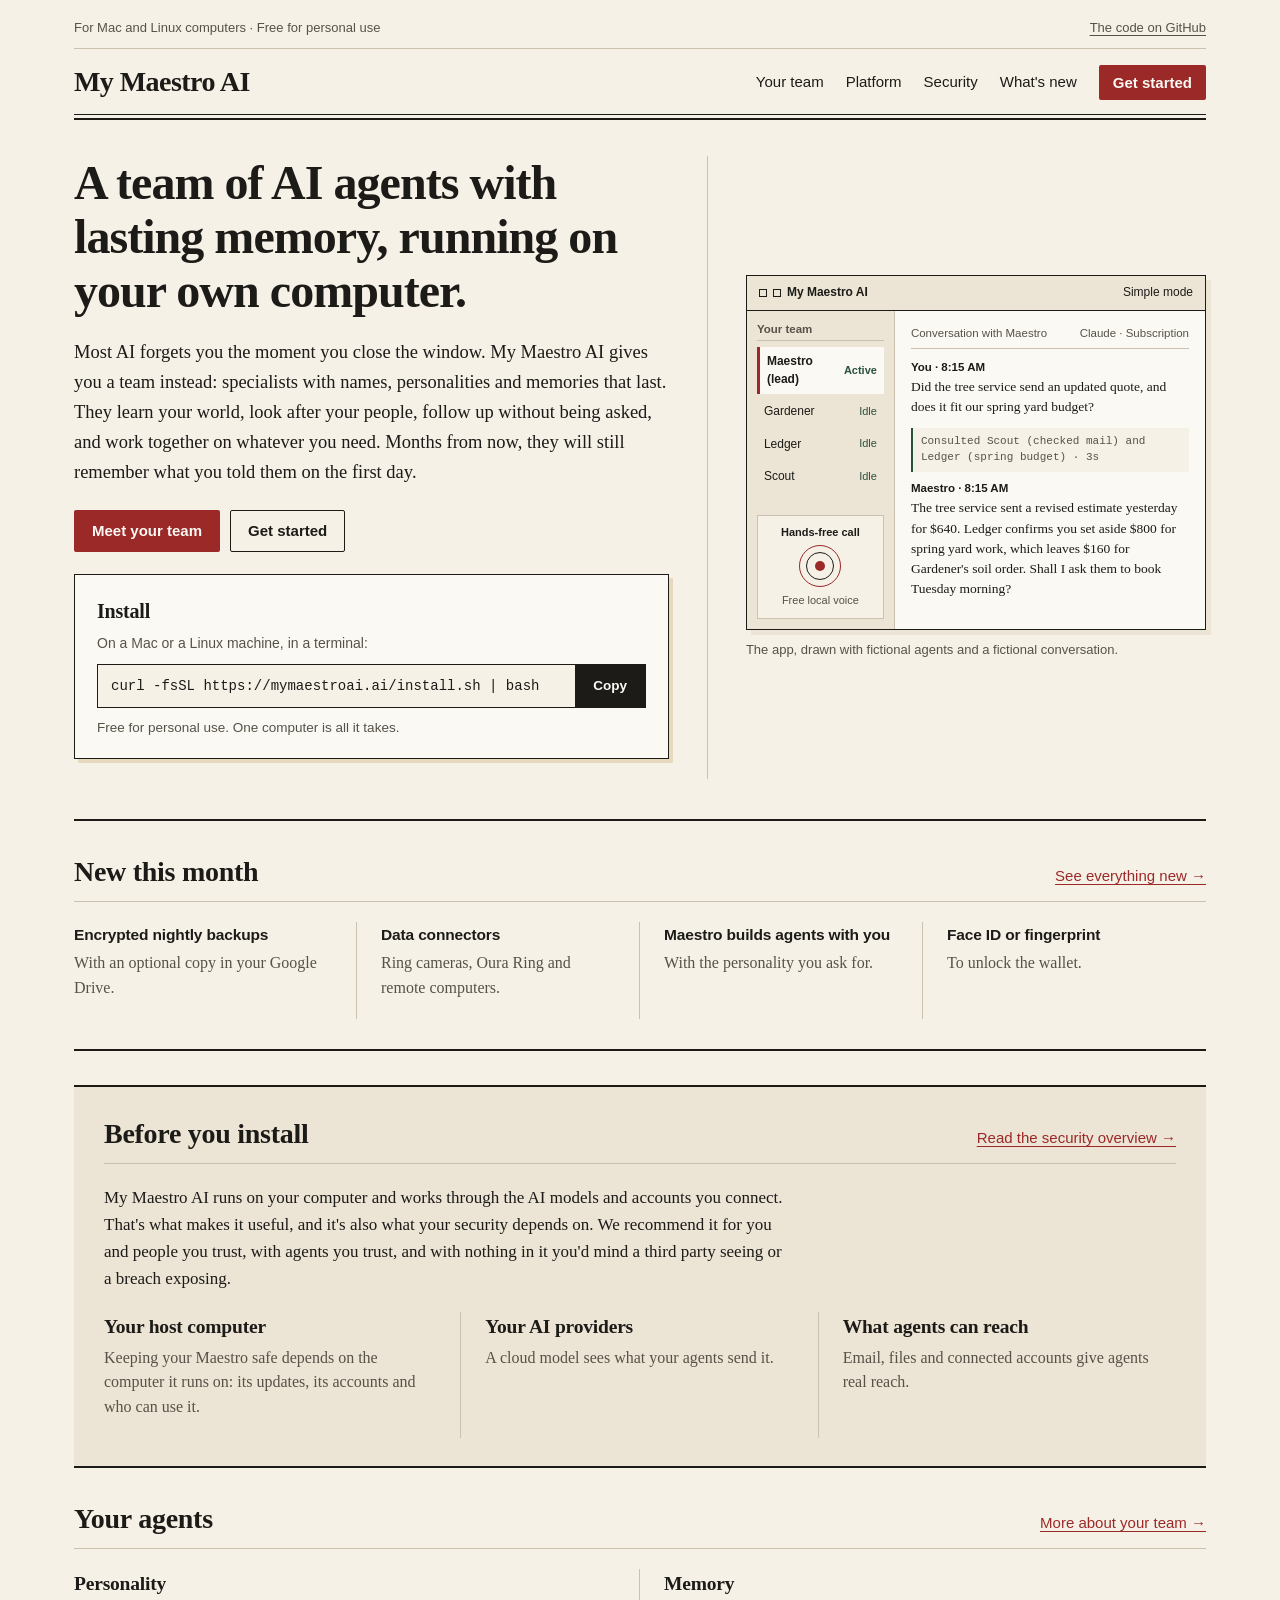
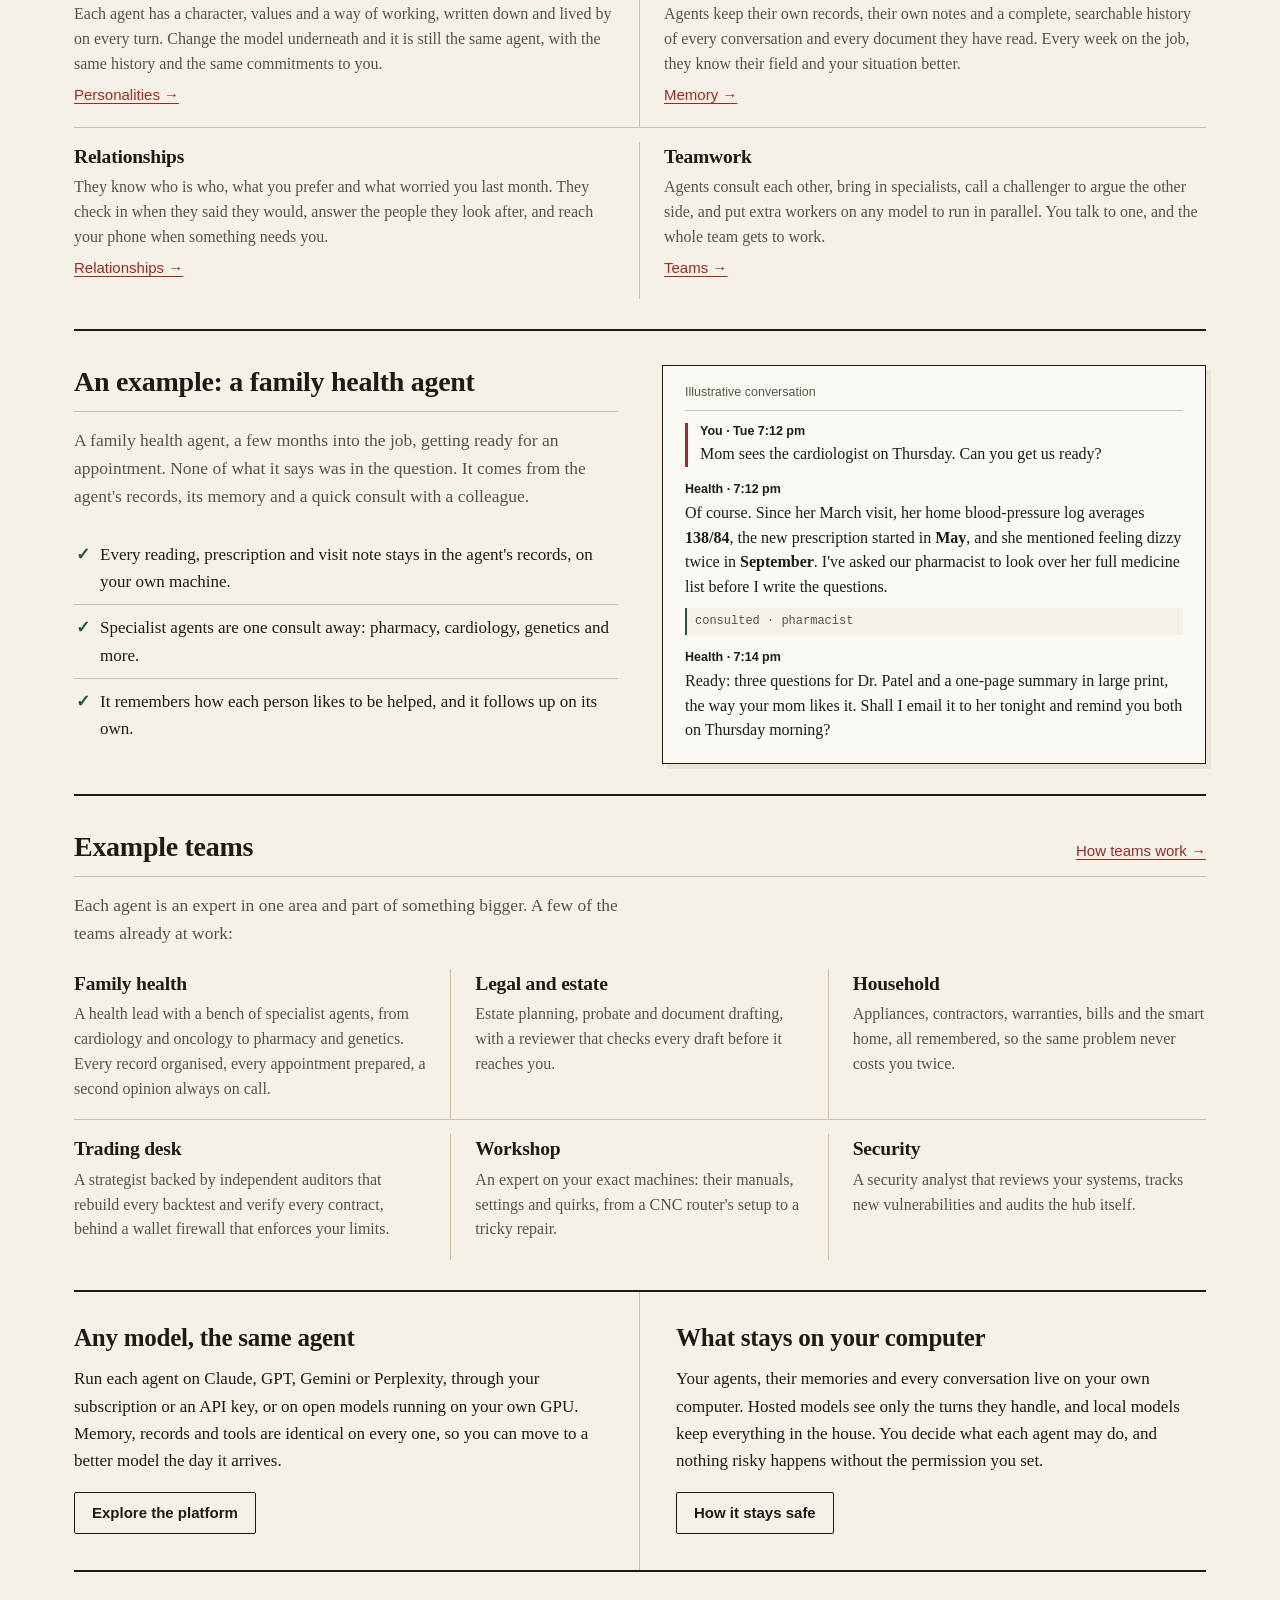
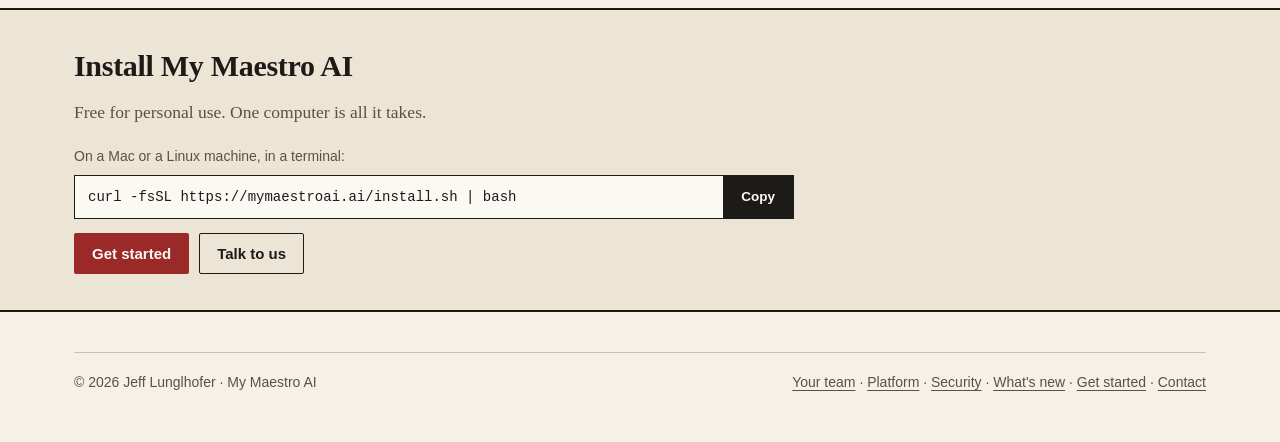
==== commit 6a248a96: "Website review fixes: plain section headings, advisory label - Your team page and home: section head" ====
--- a/index.html
+++ b/index.html
@@ -49,7 +49,6 @@
         <div class="cmdbox"><code id="hero-cmd">curl -fsSL https://mymaestroai.ai/install.sh | bash</code><button type="button" onclick="navigator.clipboard.writeText(document.getElementById('hero-cmd').textContent).then(()=>{this.textContent='Copied'})">Copy</button></div>
         <p class="install-foot">Free for personal use. One computer is all it takes.</p>
       </div>
-      <p class="features-line">Lasting personalities · Memory that never fades · Teams of specialists · Runs your computers remotely · Claude, GPT, Gemini or your own GPU · Runs on your machine</p>
     </div>
 
     <figure class="lead-figure" style="margin:0">
@@ -104,10 +103,10 @@
   <section class="editorial">
     <div class="section-head"><h2>Your agents</h2><a href="/agents/">More about your team →</a></div>
     <div class="cols c2 ruled">
-      <div class="col"><h3>A personality that endures</h3><p>Each agent has a character, values and a way of working, written down and lived by on every turn. Change the model underneath and it is still the same agent, with the same history and the same commitments to you.</p><a class="more" href="/agents/#personality">Personalities →</a></div>
-      <div class="col"><h3>Expertise that compounds</h3><p>Agents keep their own records, their own notes and a complete, searchable history of every conversation and every document they have read. Every week on the job, they know their field and your situation better.</p><a class="more" href="/agents/#memory">Memory →</a></div>
+      <div class="col"><h3>Personality</h3><p>Each agent has a character, values and a way of working, written down and lived by on every turn. Change the model underneath and it is still the same agent, with the same history and the same commitments to you.</p><a class="more" href="/agents/#personality">Personalities →</a></div>
+      <div class="col"><h3>Memory</h3><p>Agents keep their own records, their own notes and a complete, searchable history of every conversation and every document they have read. Every week on the job, they know their field and your situation better.</p><a class="more" href="/agents/#memory">Memory →</a></div>
       <div class="col"><h3>Relationships</h3><p>They know who is who, what you prefer and what worried you last month. They check in when they said they would, answer the people they look after, and reach your phone when something needs you.</p><a class="more" href="/agents/#relationships">Relationships →</a></div>
-      <div class="col"><h3>A team that works together</h3><p>Agents consult each other, bring in specialists, call a challenger to argue the other side, and put extra workers on any model to run in parallel. You talk to one, and the whole team gets to work.</p><a class="more" href="/agents/#team">Teams →</a></div>
+      <div class="col"><h3>Teamwork</h3><p>Agents consult each other, bring in specialists, call a challenger to argue the other side, and put extra workers on any model to run in parallel. You talk to one, and the whole team gets to work.</p><a class="more" href="/agents/#team">Teams →</a></div>
     </div>
   </section>
 
--- a/styles.css
+++ b/styles.css
@@ -115,7 +115,6 @@
 .lead-copy { padding-right:38px; border-right:1px solid var(--rule) }
 .lead-copy h1 { font-size:clamp(32px, 4.1vw, 48px); line-height:1.13; letter-spacing:-0.02em; margin:0 0 20px }
 .lead-prose { font-size:18.5px; line-height:1.62; margin:0 0 22px }
-.features-line { font:14px/1.6 var(--sans); color:var(--muted); border-top:1px solid var(--rule); padding-top:10px; margin:6px 0 0 }
 .install-sheet { background:var(--sheet); border:1px solid var(--ink); padding:20px 22px; box-shadow:4px 4px 0 var(--ochre); margin:12px 0 20px }
 .install-sheet h2 { font-size:20px; margin:0 0 6px }
 .install-sheet .cmd-cap { margin:0 0 10px }
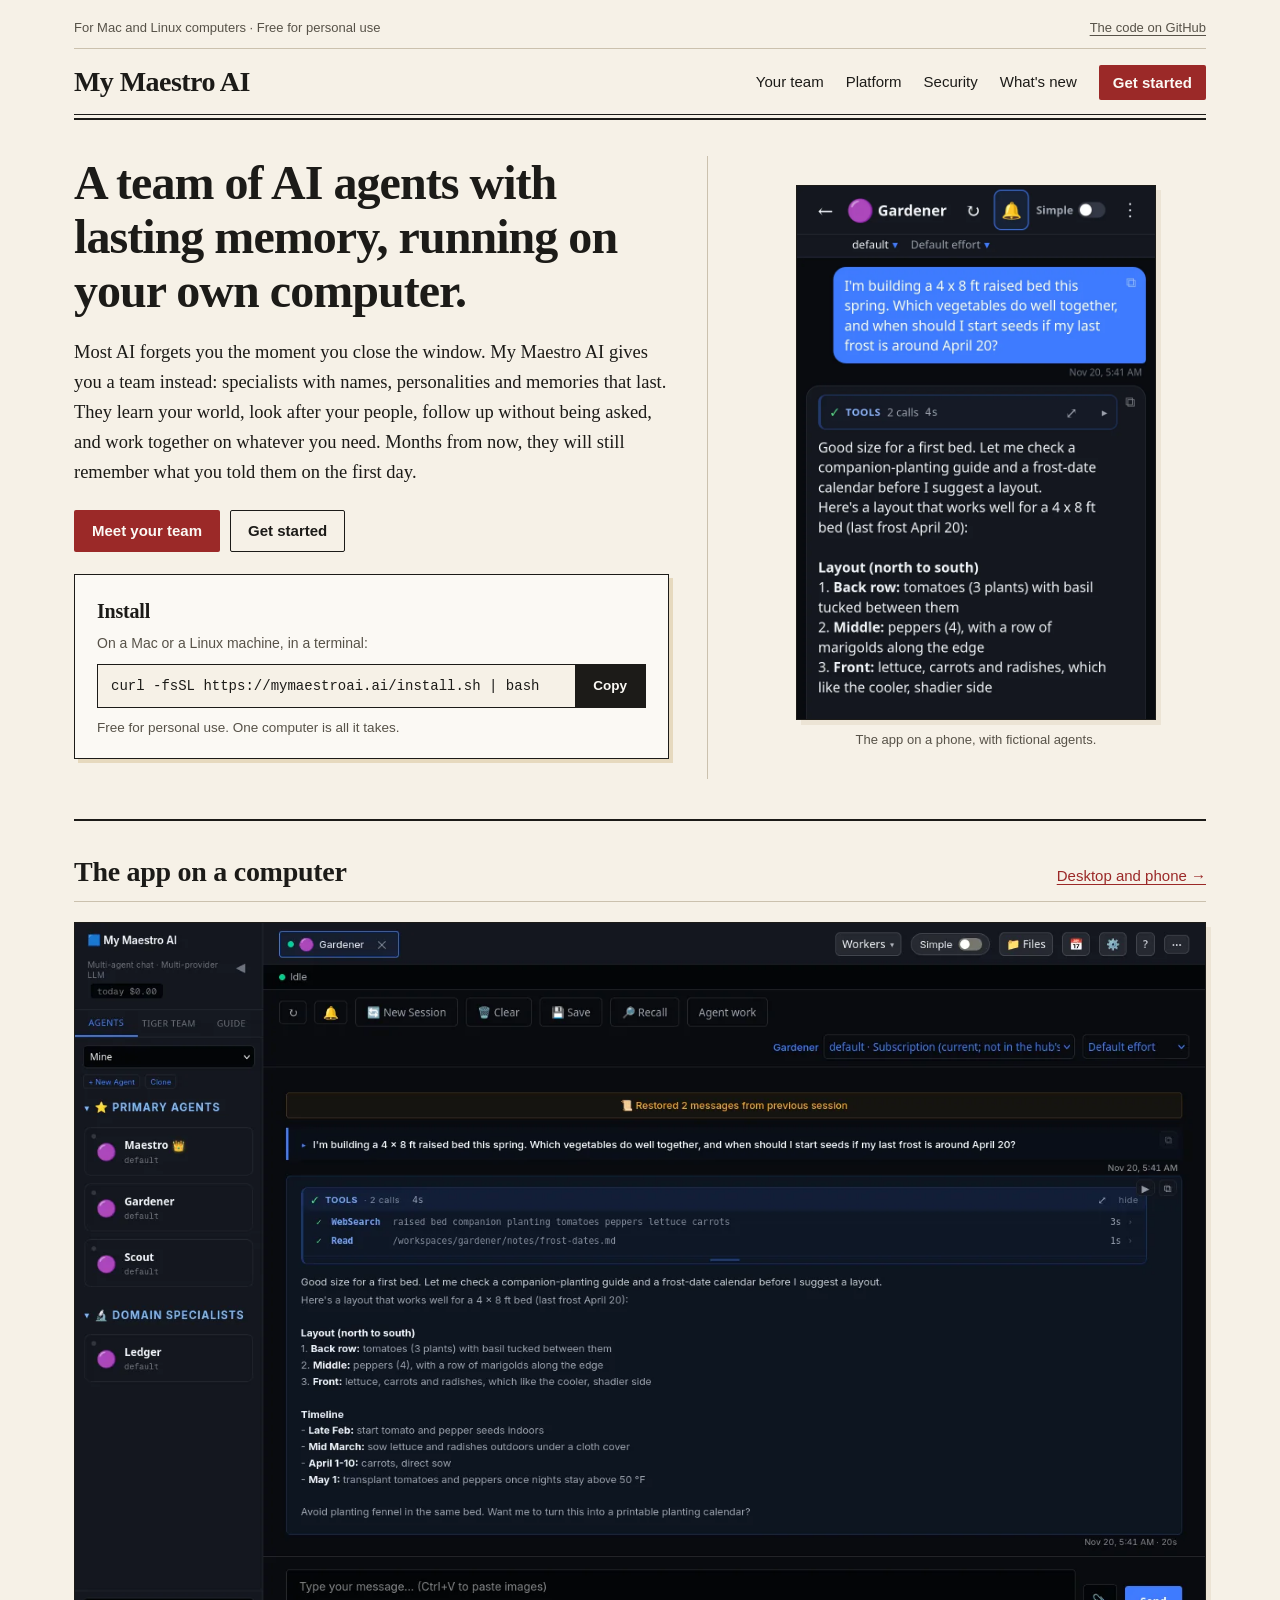
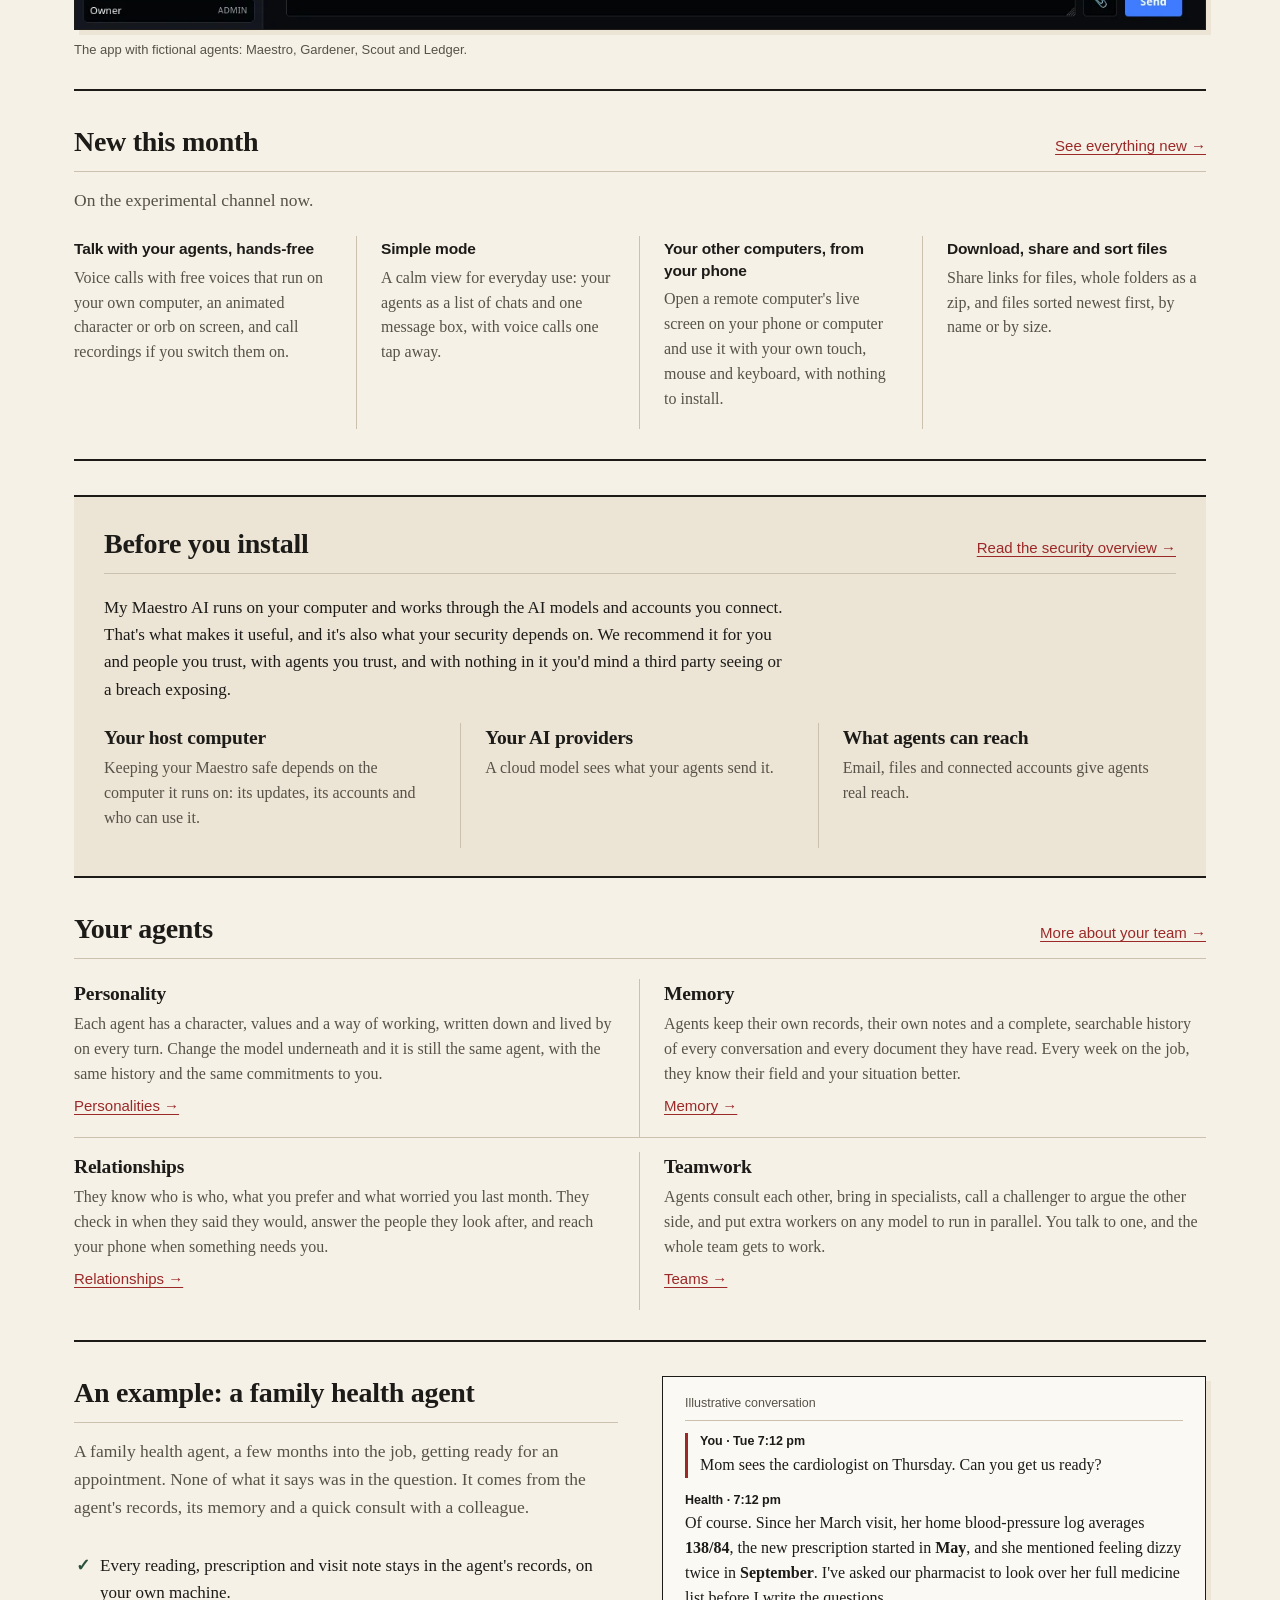
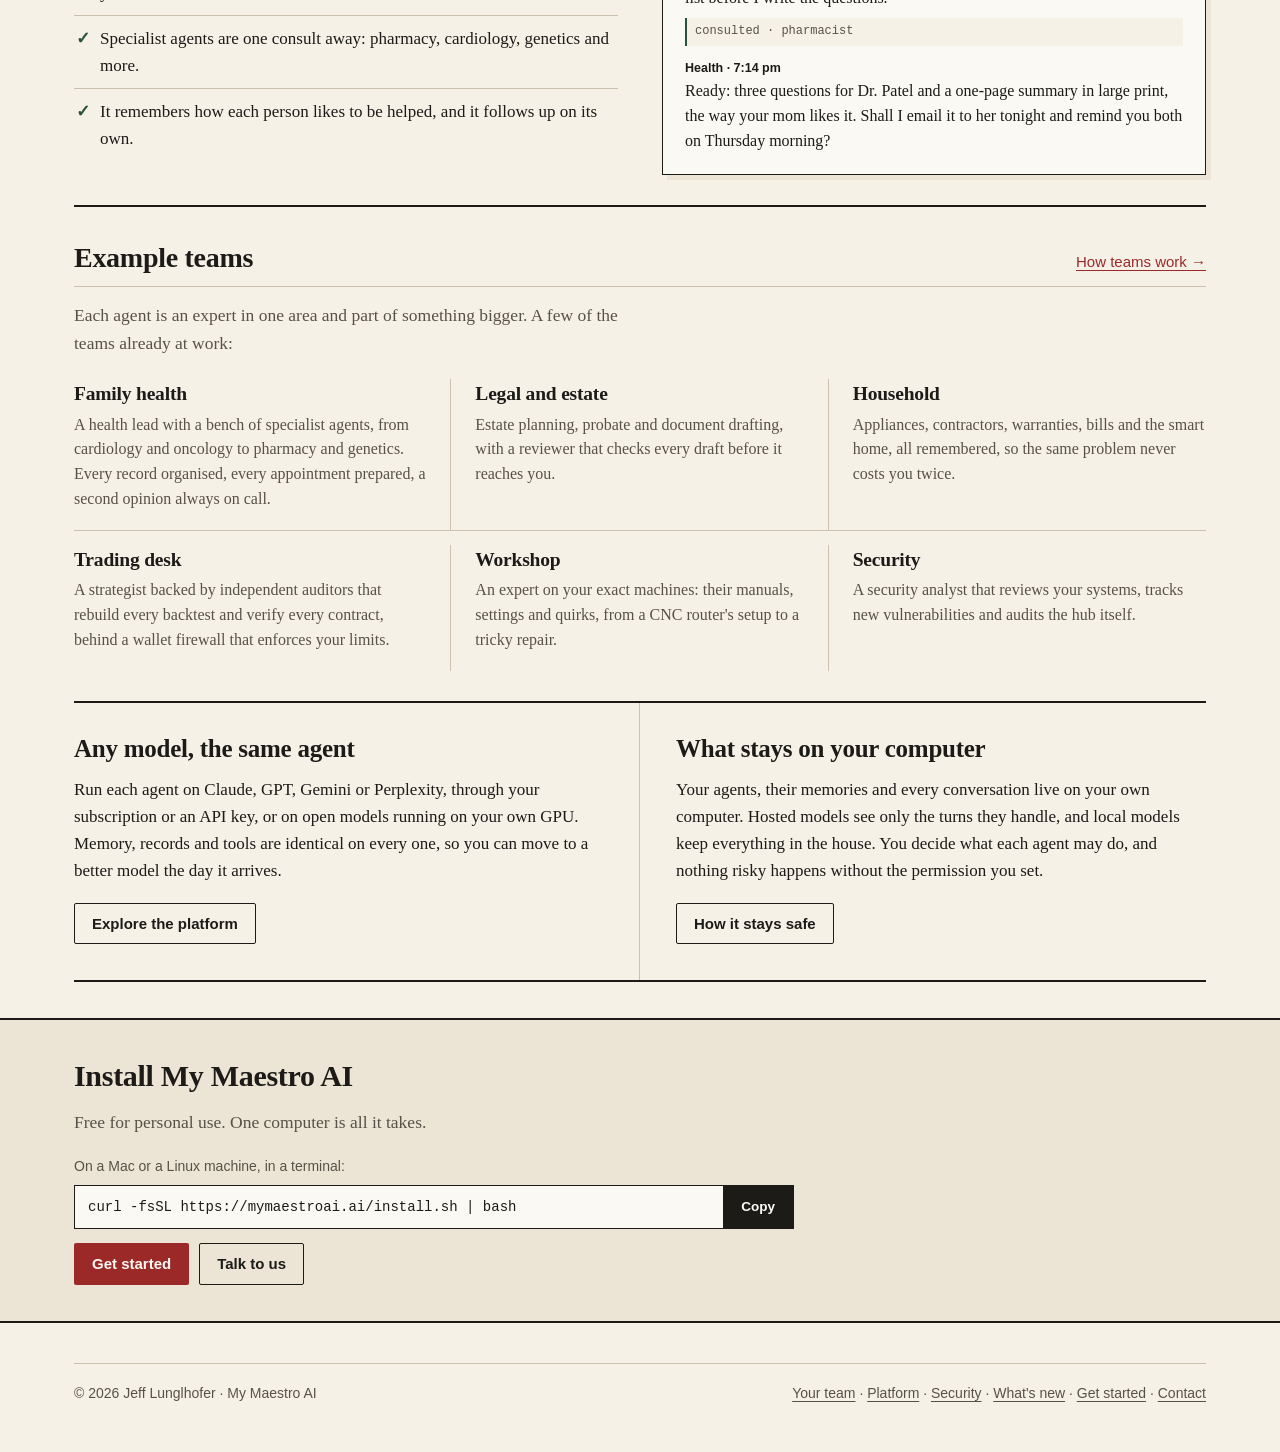
==== commit 8382c5cc: "Website: this month's news, real app screenshots, a lasting update note - Home "New this month" and " ====
--- a/index.html
+++ b/index.html
@@ -51,42 +51,28 @@
       </div>
     </div>
 
-    <figure class="lead-figure" style="margin:0">
-      <div class="mock-window" role="img" aria-label="The My Maestro AI app: a list of agents beside a conversation with the lead agent">
-        <div class="mock-titlebar">
-          <div class="mock-controls"><span class="mock-sq"></span><span class="mock-sq"></span><strong>My Maestro AI</strong></div>
-          <span>Simple mode</span>
-        </div>
-        <div class="mock-body">
-          <div class="mock-rail">
-            <div>
-              <div class="mock-group-title">Your team</div>
-              <div class="mock-agent active"><span>Maestro (lead)</span><span class="mock-status">Active</span></div>
-              <div class="mock-agent"><span>Gardener</span><span class="mock-status">Idle</span></div>
-              <div class="mock-agent"><span>Ledger</span><span class="mock-status">Idle</span></div>
-              <div class="mock-agent"><span>Scout</span><span class="mock-status">Idle</span></div>
-            </div>
-            <div class="mock-voice"><b>Hands-free call</b><div class="mock-orb"></div><span>Free local voice</span></div>
-          </div>
-          <div class="mock-sheet">
-            <div class="mock-sheet-head"><span>Conversation with Maestro</span><span>Claude · Subscription</span></div>
-            <div class="mock-msg"><div class="mock-speaker">You · 8:15 AM</div><div>Did the tree service send an updated quote, and does it fit our spring yard budget?</div></div>
-            <div class="mock-consult">Consulted Scout (checked mail) and Ledger (spring budget) · 3s</div>
-            <div class="mock-msg"><div class="mock-speaker">Maestro · 8:15 AM</div><div>The tree service sent a revised estimate yesterday for $640. Ledger confirms you set aside $800 for spring yard work, which leaves $160 for Gardener's soil order. Shall I ask them to book Tuesday morning?</div></div>
-          </div>
-        </div>
-      </div>
-      <figcaption class="figure-caption">The app, drawn with fictional agents and a fictional conversation.</figcaption>
+    <figure class="lead-figure shot-phone">
+      <a href="/images/app-phone.webp"><img src="/images/app-phone.webp" width="390" height="580" alt="The My Maestro AI app on a phone: a conversation with an agent called Gardener about planting a raised bed, with the tools it used folded into one line."></a>
+      <figcaption class="figure-caption">The app on a phone, with fictional agents.</figcaption>
+    </figure>
+  </section>
+
+  <section class="editorial">
+    <div class="section-head"><h2>The app on a computer</h2><a href="/platform/#everywhere">Desktop and phone →</a></div>
+    <figure class="shot-desktop">
+      <a href="/images/app-desktop.webp"><img src="/images/app-desktop.webp" width="1440" height="900" alt="The My Maestro AI app on a computer: the list of agents on the left, and a conversation with Gardener showing the two tools it used and its planting plan."></a>
+      <figcaption class="figure-caption">The app with fictional agents: Maestro, Gardener, Scout and Ledger.</figcaption>
     </figure>
   </section>
 
   <section class="editorial">
     <div class="section-head"><h2>New this month</h2><a href="/whats-new/">See everything new →</a></div>
+    <p class="sub">On the experimental channel now.</p>
     <div class="cols c4">
-      <div class="col news-col"><h3>Encrypted nightly backups</h3><p>With an optional copy in your Google Drive.</p></div>
-      <div class="col news-col"><h3>Data connectors</h3><p>Ring cameras, Oura Ring and remote computers.</p></div>
-      <div class="col news-col"><h3>Maestro builds agents with you</h3><p>With the personality you ask for.</p></div>
-      <div class="col news-col"><h3>Face ID or fingerprint</h3><p>To unlock the wallet.</p></div>
+      <div class="col news-col"><h3>Talk with your agents, hands-free</h3><p>Voice calls with free voices that run on your own computer, an animated character or orb on screen, and call recordings if you switch them on.</p></div>
+      <div class="col news-col"><h3>Simple mode</h3><p>A calm view for everyday use: your agents as a list of chats and one message box, with voice calls one tap away.</p></div>
+      <div class="col news-col"><h3>Your other computers, from your phone</h3><p>Open a remote computer's live screen on your phone or computer and use it with your own touch, mouse and keyboard, with nothing to install.</p></div>
+      <div class="col news-col"><h3>Download, share and sort files</h3><p>Share links for files, whole folders as a zip, and files sorted newest first, by name or by size.</p></div>
     </div>
   </section>
 
--- a/styles.css
+++ b/styles.css
@@ -122,28 +122,12 @@
 .install-foot { font:13.5px/1.5 var(--sans); color:var(--muted); margin:0 }
 .lead-figure { padding-left:38px; display:flex; flex-direction:column; justify-content:center }
 .figure-caption { font:13px/1.5 var(--sans); color:var(--muted); margin:10px 0 0 }
-
-/* Home: app preview drawn in HTML */
-.mock-window { background:var(--sheet); border:1px solid var(--ink); font:12.5px/1.45 var(--sans); box-shadow:5px 5px 0 var(--linen) }
-.mock-titlebar { background:var(--linen); border-bottom:1px solid var(--ink); padding:8px 12px; display:flex; justify-content:space-between; align-items:center; gap:10px; font-size:12px }
-.mock-controls { display:flex; gap:6px; align-items:center }
-.mock-sq { width:8px; height:8px; border:1px solid var(--ink); display:inline-block }
-.mock-body { display:grid; grid-template-columns:148px 1fr; min-height:318px }
-.mock-rail { background:var(--linen); border-right:1px solid var(--rule); padding:10px; display:flex; flex-direction:column; justify-content:space-between }
-.mock-group-title { font-weight:600; font-size:11.5px; color:var(--muted); margin:0 0 6px; padding-bottom:3px; border-bottom:1px solid var(--rule) }
-.mock-agent { padding:6px 7px; margin-bottom:3px; display:flex; justify-content:space-between; align-items:center; gap:6px; font-size:12px }
-.mock-agent.active { background:var(--sheet); border-left:3px solid var(--carmine); font-weight:600 }
-.mock-status { font-size:11px; color:var(--botanical) }
-.mock-voice { background:var(--paper); border:1px solid var(--rule); padding:9px; margin-top:10px; text-align:center; font-size:11px }
-.mock-voice b { display:block } .mock-voice span { color:var(--muted) }
-.mock-orb { width:42px; height:42px; margin:4px auto 6px; border-radius:50%; border:1.5px solid var(--carmine); position:relative; display:flex; align-items:center; justify-content:center }
-.mock-orb::before { content:""; width:26px; height:26px; border-radius:50%; border:1px solid var(--ink) }
-.mock-orb::after { content:""; width:10px; height:10px; border-radius:50%; background:var(--carmine); position:absolute }
-.mock-sheet { padding:14px 16px; font:13.5px/1.5 var(--serif) }
-.mock-sheet-head { font:11.5px/1.4 var(--sans); color:var(--muted); border-bottom:1px solid var(--rule); padding-bottom:7px; margin-bottom:10px; display:flex; justify-content:space-between; gap:8px }
-.mock-msg { margin-bottom:11px } .mock-msg:last-child { margin-bottom:0 }
-.mock-speaker { font:600 11.5px/1.4 var(--sans); margin-bottom:2px }
-.mock-consult { font:11px/1.45 var(--mono); background:var(--paper); border-left:2px solid var(--botanical); padding:6px 8px; margin:8px 0; color:var(--muted) }
+.shot-phone, .shot-desktop { margin:0 }
+.shot-phone img, .shot-desktop img { display:block; max-width:100%; height:auto; border:1px solid var(--ink); box-shadow:5px 5px 0 var(--linen) }
+.shot-phone img { width:360px; margin:0 auto }
+.shot-phone .figure-caption { text-align:center }
+.shot-desktop img { width:100% }
+
 
 /* Home: ruled sections */
 .editorial { padding:34px 0 30px; border-bottom:2px solid var(--ink) }
@@ -206,8 +190,6 @@
   .brand { font-size:25px }
   .site-nav { gap:6px 18px; font-size:15px }
   .grid, .grid.g2, .grid.g4, .steps, .steps.s2, .cols, .cols.c2, .cols.c3, .cols.c4 { grid-template-columns:1fr }
-  .mock-body { grid-template-columns:1fr }
-  .mock-rail { border-right:0; border-bottom:1px solid var(--rule) }
   .cmdbox { flex-direction:column }
   .cmdbox code { white-space:normal; overflow-wrap:anywhere }
   .cmdbox button { padding:10px; border-top:1px solid var(--ink) }
@@ -215,5 +197,4 @@
   .index { gap:6px 20px }
   .index::before { width:100%; margin:0 }
   .index a:nth-child(n) { padding:0; border-left:0 }
-  .mock-voice { display:none }
 }
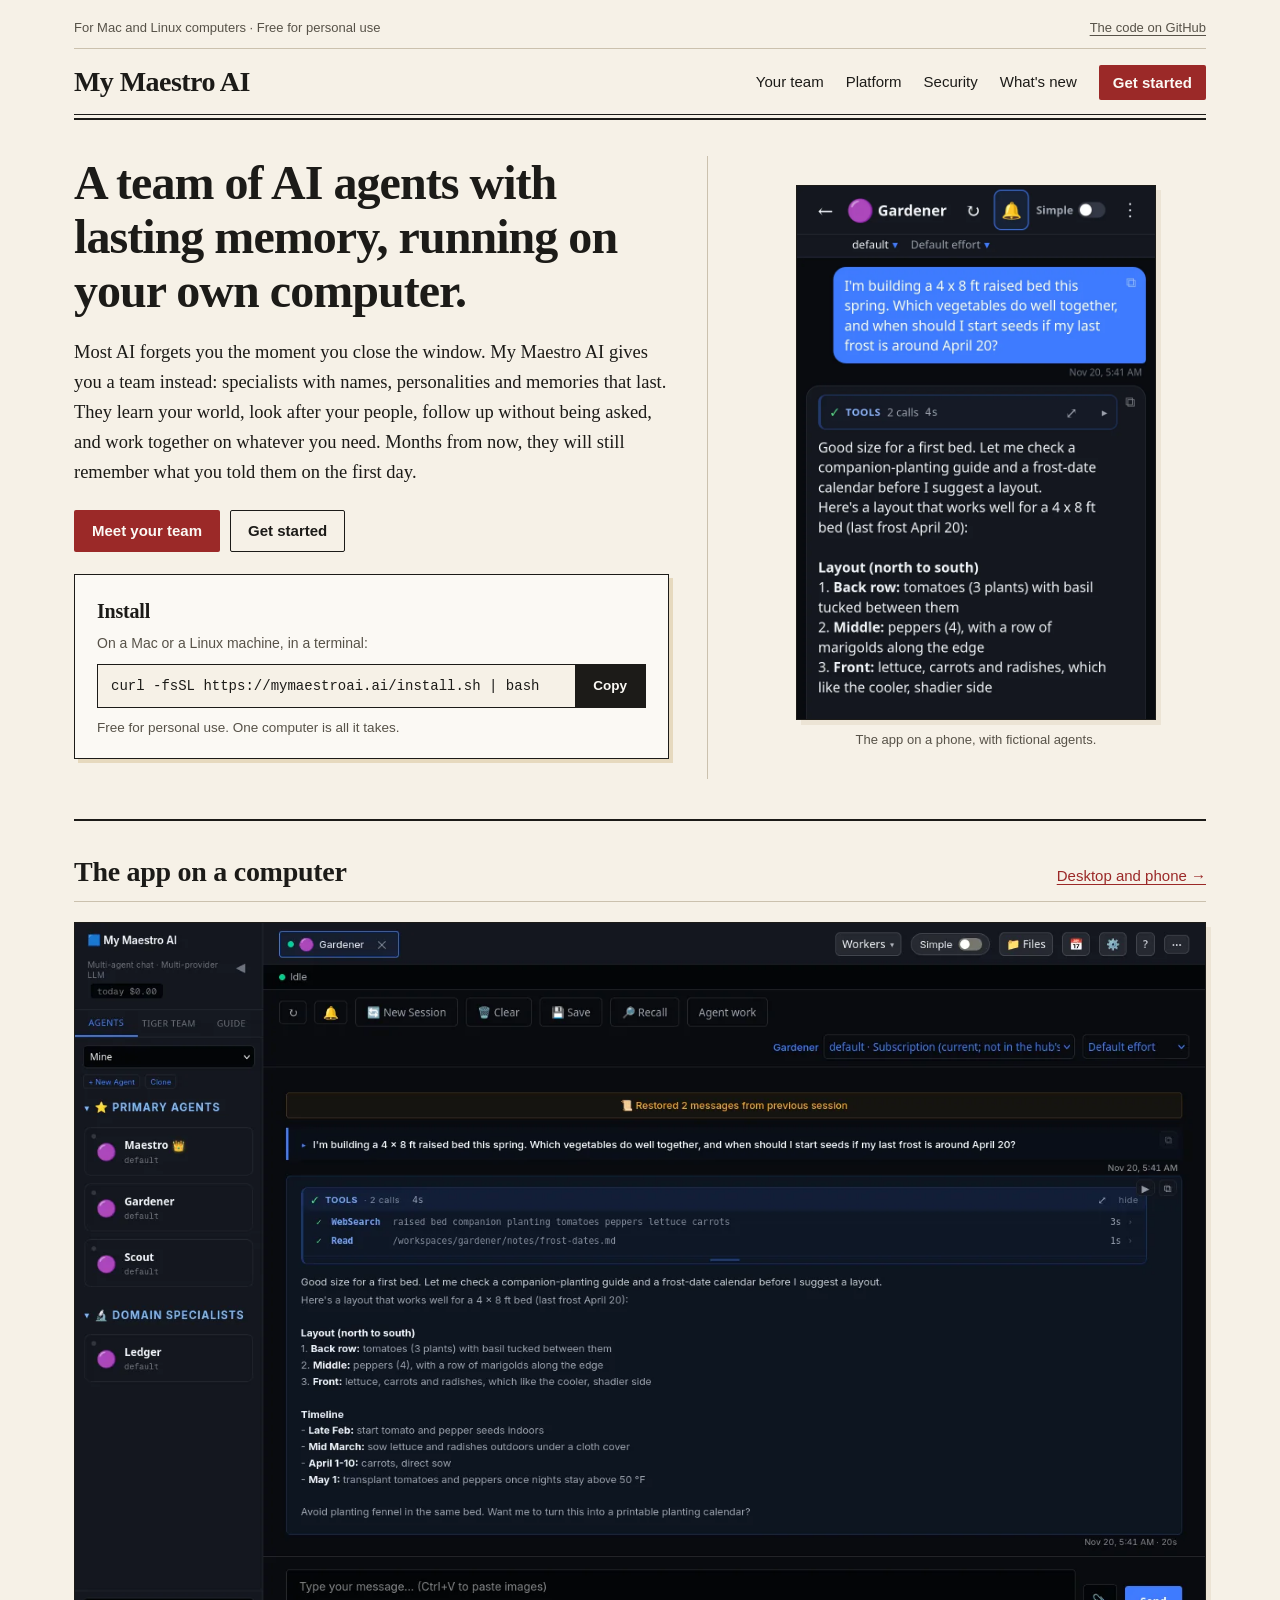
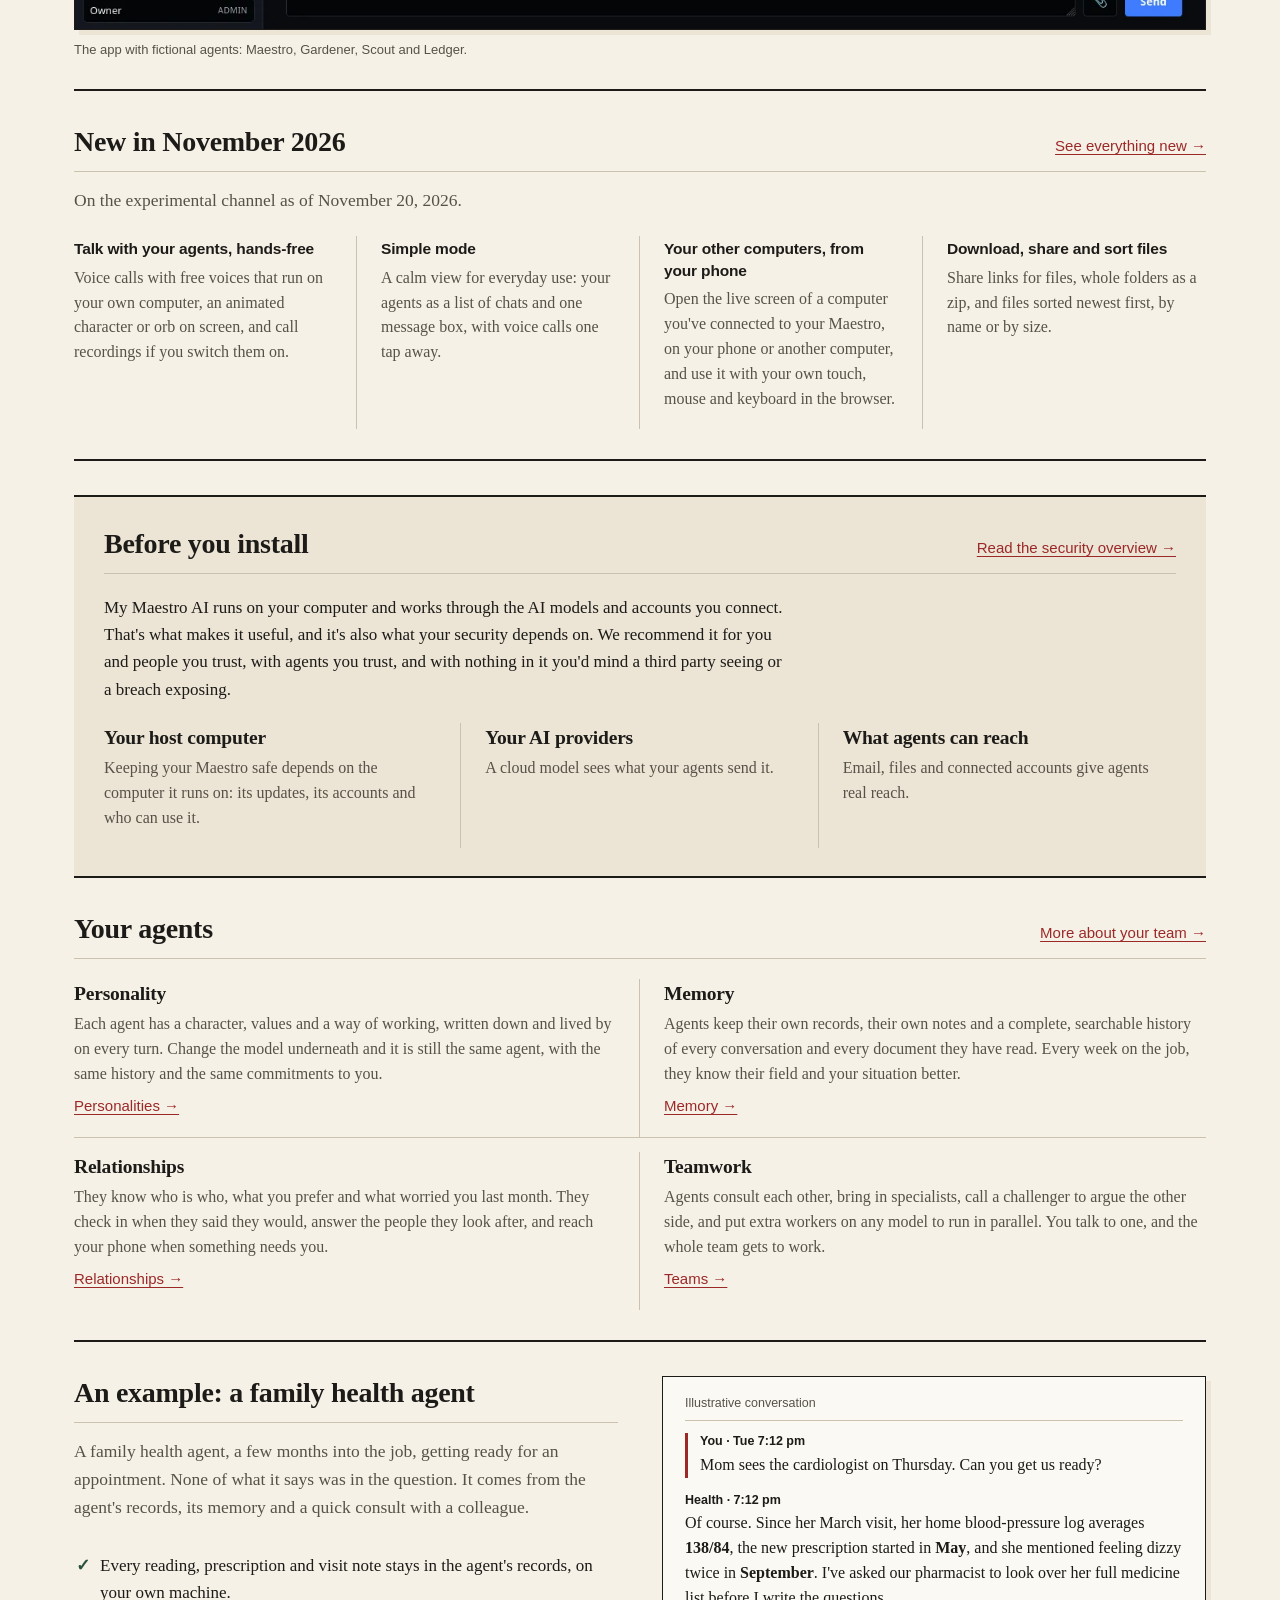
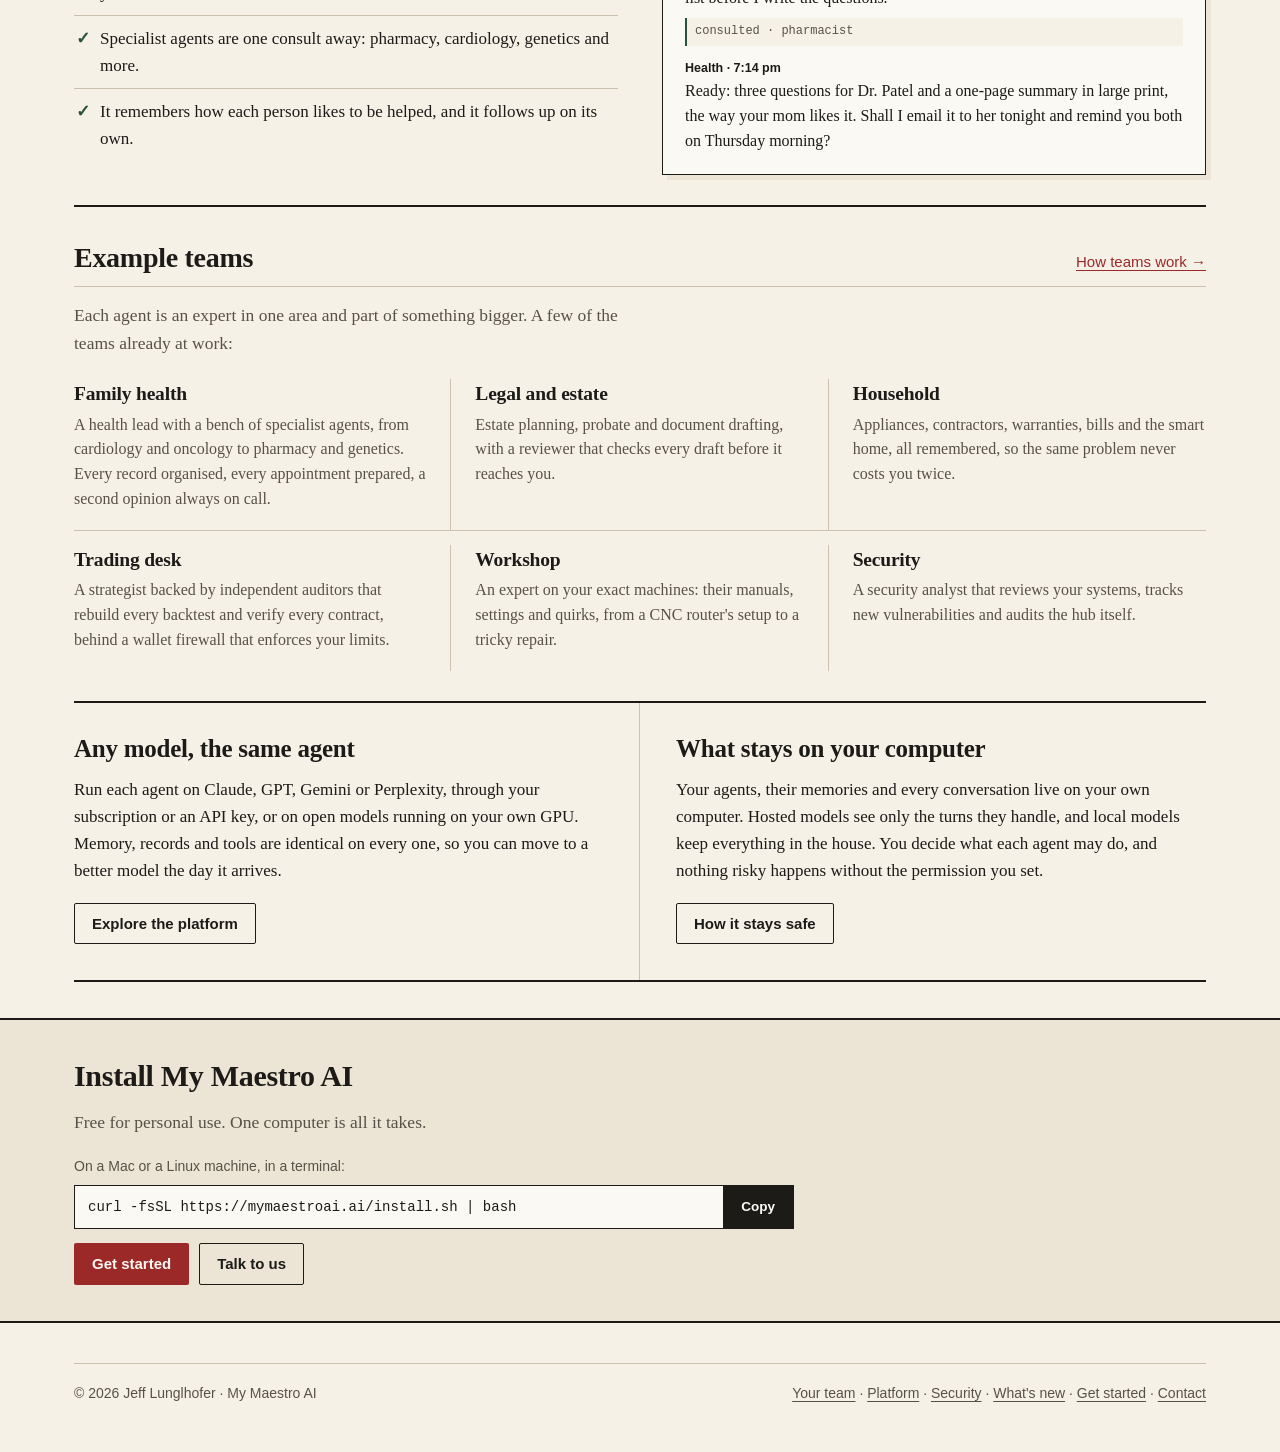
==== commit 8ceb9e37: "Website review fixes: dated news, voice-call wording, remote-desktop scope - "New this month" become" ====
--- a/index.html
+++ b/index.html
@@ -66,12 +66,12 @@
   </section>
 
   <section class="editorial">
-    <div class="section-head"><h2>New this month</h2><a href="/whats-new/">See everything new →</a></div>
-    <p class="sub">On the experimental channel now.</p>
+    <div class="section-head"><h2>New in November 2026</h2><a href="/whats-new/">See everything new →</a></div>
+    <p class="sub">On the experimental channel as of November 20, 2026.</p>
     <div class="cols c4">
       <div class="col news-col"><h3>Talk with your agents, hands-free</h3><p>Voice calls with free voices that run on your own computer, an animated character or orb on screen, and call recordings if you switch them on.</p></div>
       <div class="col news-col"><h3>Simple mode</h3><p>A calm view for everyday use: your agents as a list of chats and one message box, with voice calls one tap away.</p></div>
-      <div class="col news-col"><h3>Your other computers, from your phone</h3><p>Open a remote computer's live screen on your phone or computer and use it with your own touch, mouse and keyboard, with nothing to install.</p></div>
+      <div class="col news-col"><h3>Your other computers, from your phone</h3><p>Open the live screen of a computer you've connected to your Maestro, on your phone or another computer, and use it with your own touch, mouse and keyboard in the browser.</p></div>
       <div class="col news-col"><h3>Download, share and sort files</h3><p>Share links for files, whole folders as a zip, and files sorted newest first, by name or by size.</p></div>
     </div>
   </section>
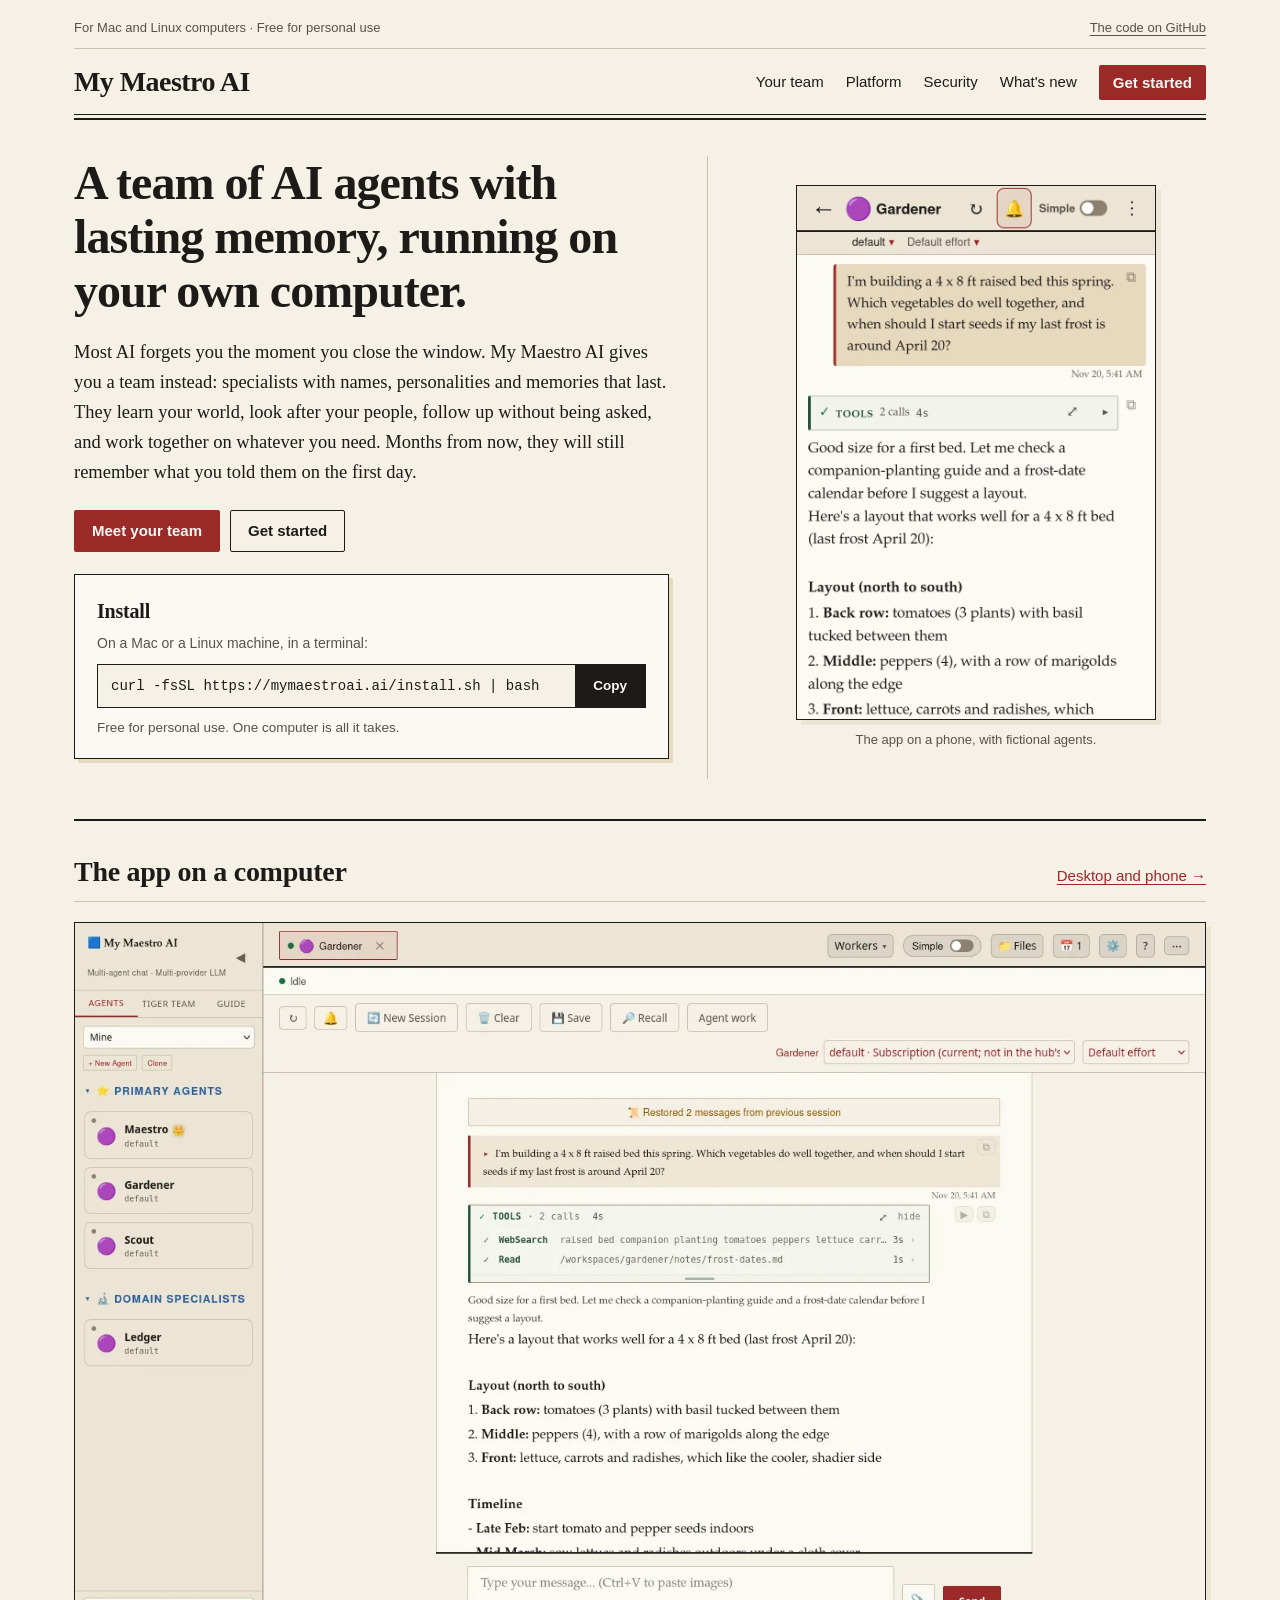
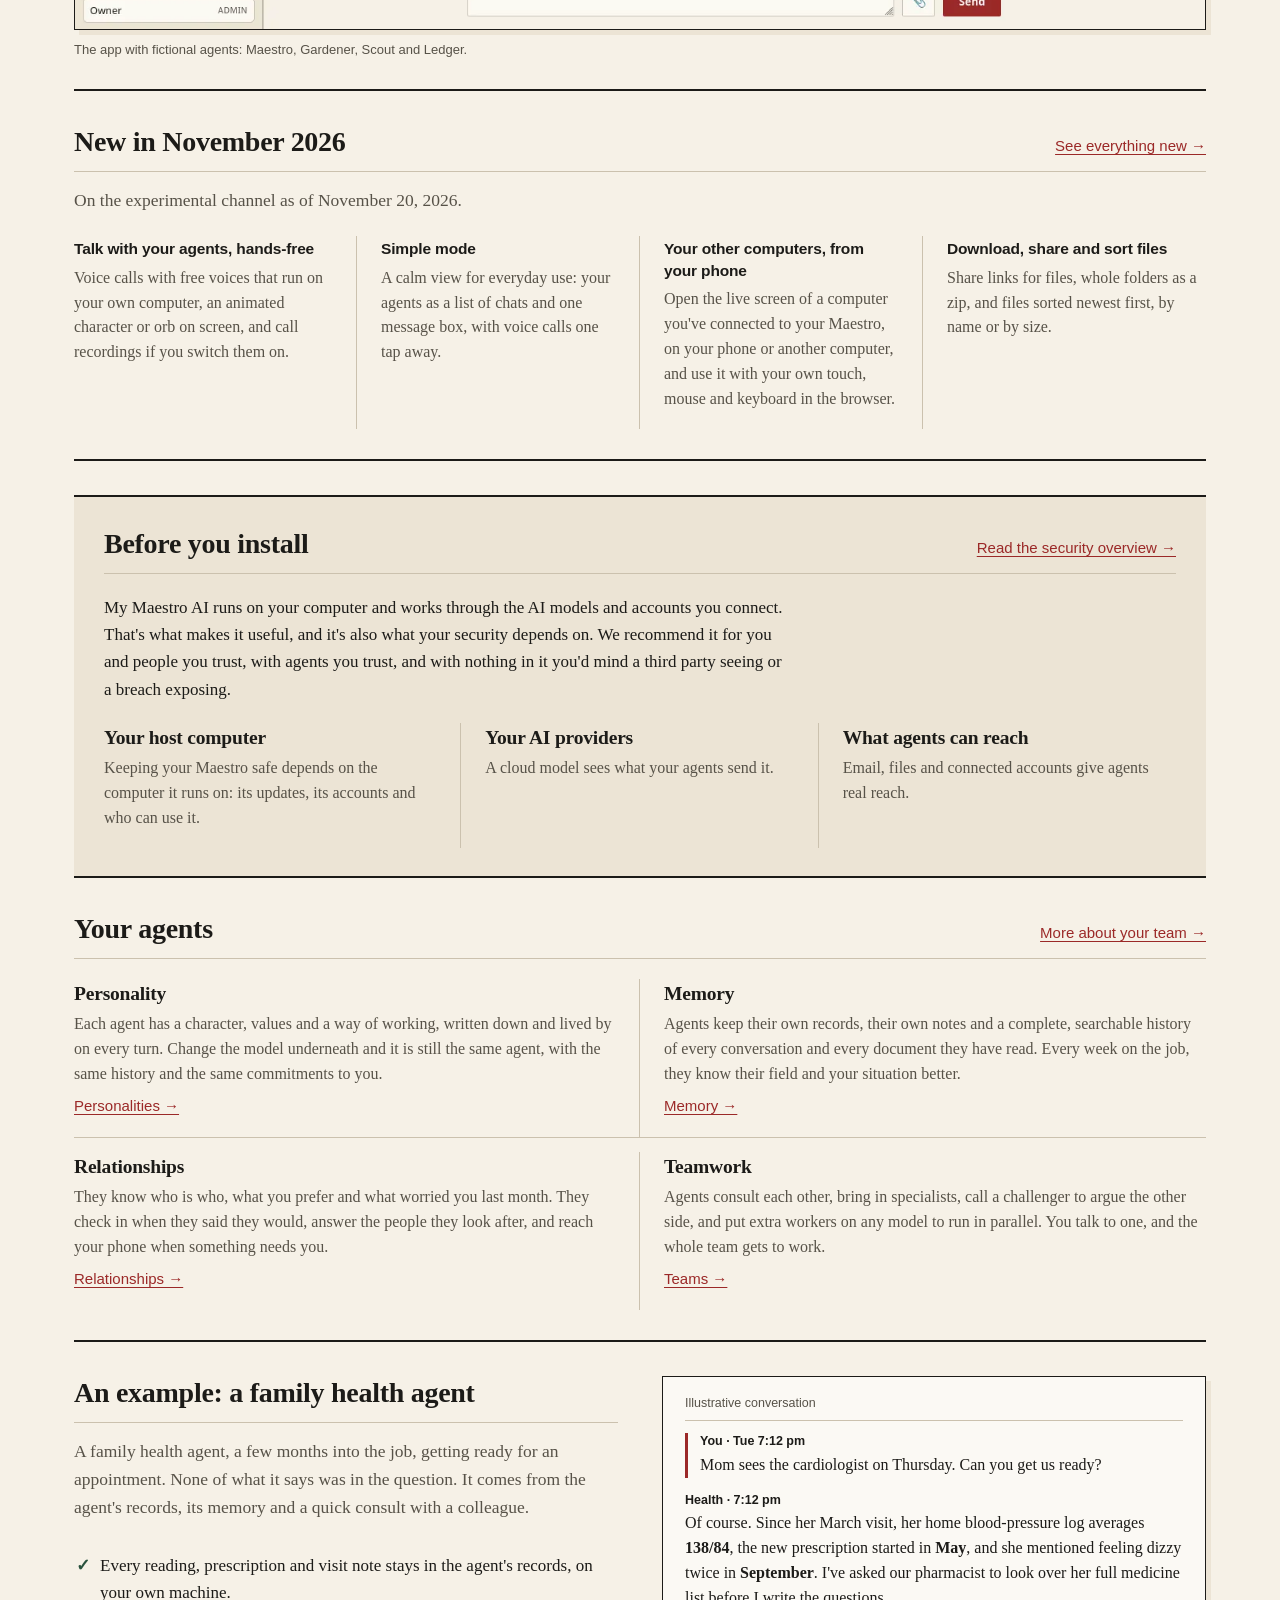
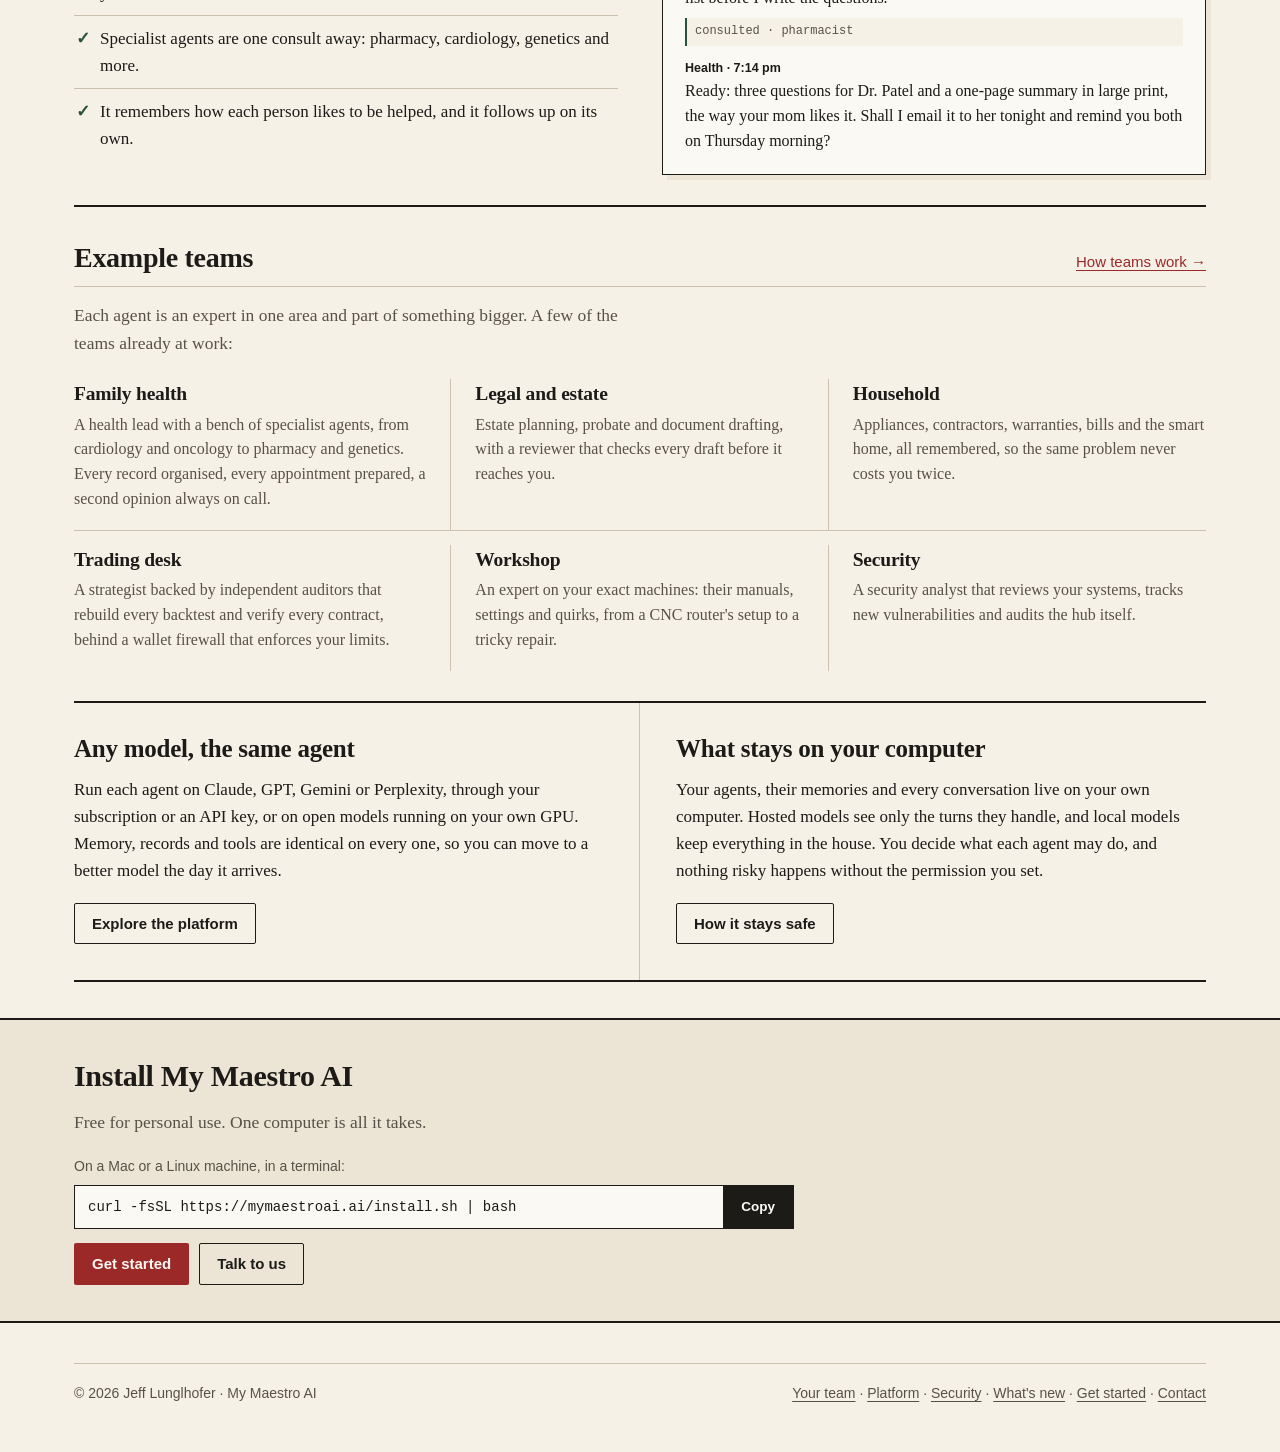
==== commit f49ceb09: "Website: app screenshots in the Broadsheet House look The phone and computer pictures on the home pa" ====
--- a/index.html
+++ b/index.html
@@ -52,7 +52,7 @@
     </div>
 
     <figure class="lead-figure shot-phone">
-      <a href="/images/app-phone.webp"><img src="/images/app-phone.webp" width="390" height="580" alt="The My Maestro AI app on a phone: a conversation with an agent called Gardener about planting a raised bed, with the tools it used folded into one line."></a>
+      <a href="/images/app-phone.webp"><img src="/images/app-phone.webp" width="390" height="580" alt="The My Maestro AI app on a phone in the Broadsheet House look: a conversation with an agent called Gardener about planting a raised bed, with the tools it used folded into one line."></a>
       <figcaption class="figure-caption">The app on a phone, with fictional agents.</figcaption>
     </figure>
   </section>
@@ -60,7 +60,7 @@
   <section class="editorial">
     <div class="section-head"><h2>The app on a computer</h2><a href="/platform/#everywhere">Desktop and phone →</a></div>
     <figure class="shot-desktop">
-      <a href="/images/app-desktop.webp"><img src="/images/app-desktop.webp" width="1440" height="900" alt="The My Maestro AI app on a computer: the list of agents on the left, and a conversation with Gardener showing the two tools it used and its planting plan."></a>
+      <a href="/images/app-desktop.webp"><img src="/images/app-desktop.webp" width="1440" height="900" alt="The My Maestro AI app on a computer in the Broadsheet House look: the list of agents on the left, and a conversation with Gardener showing the two tools it used and its planting plan."></a>
       <figcaption class="figure-caption">The app with fictional agents: Maestro, Gardener, Scout and Ledger.</figcaption>
     </figure>
   </section>
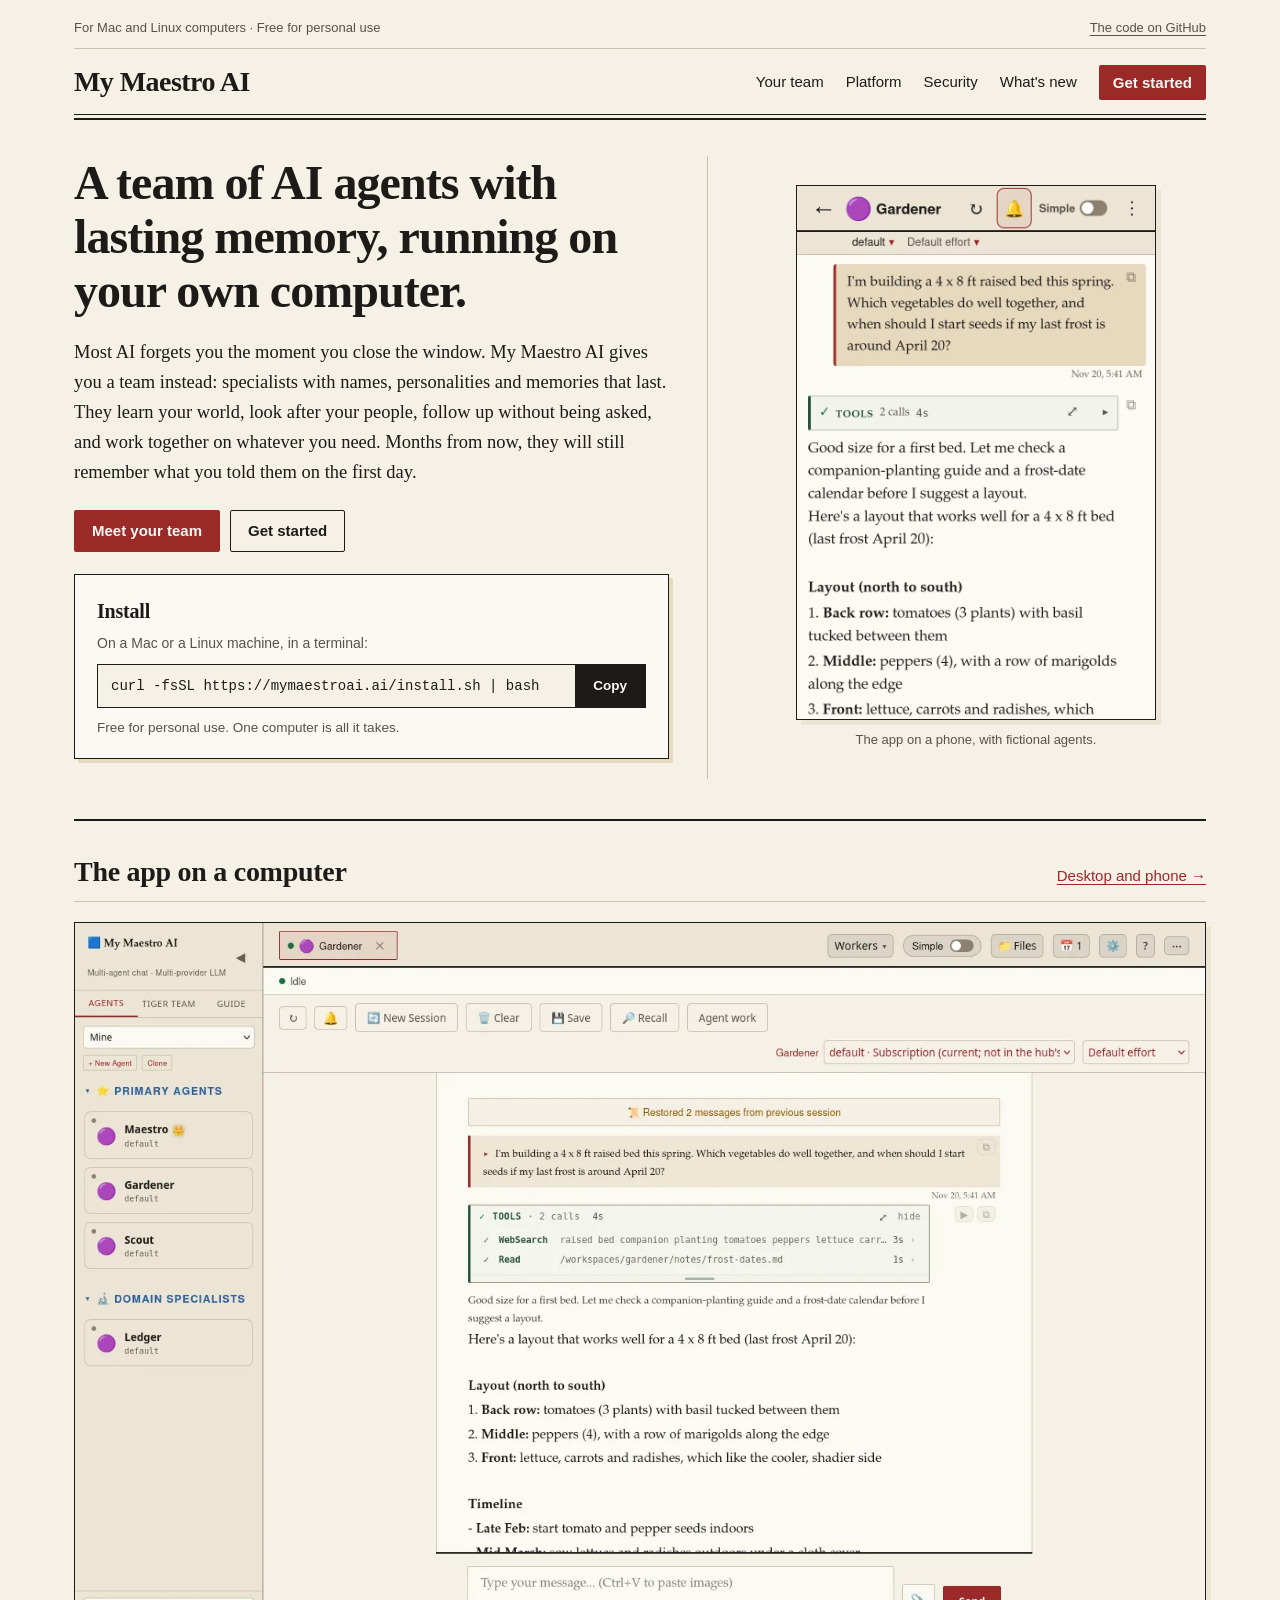
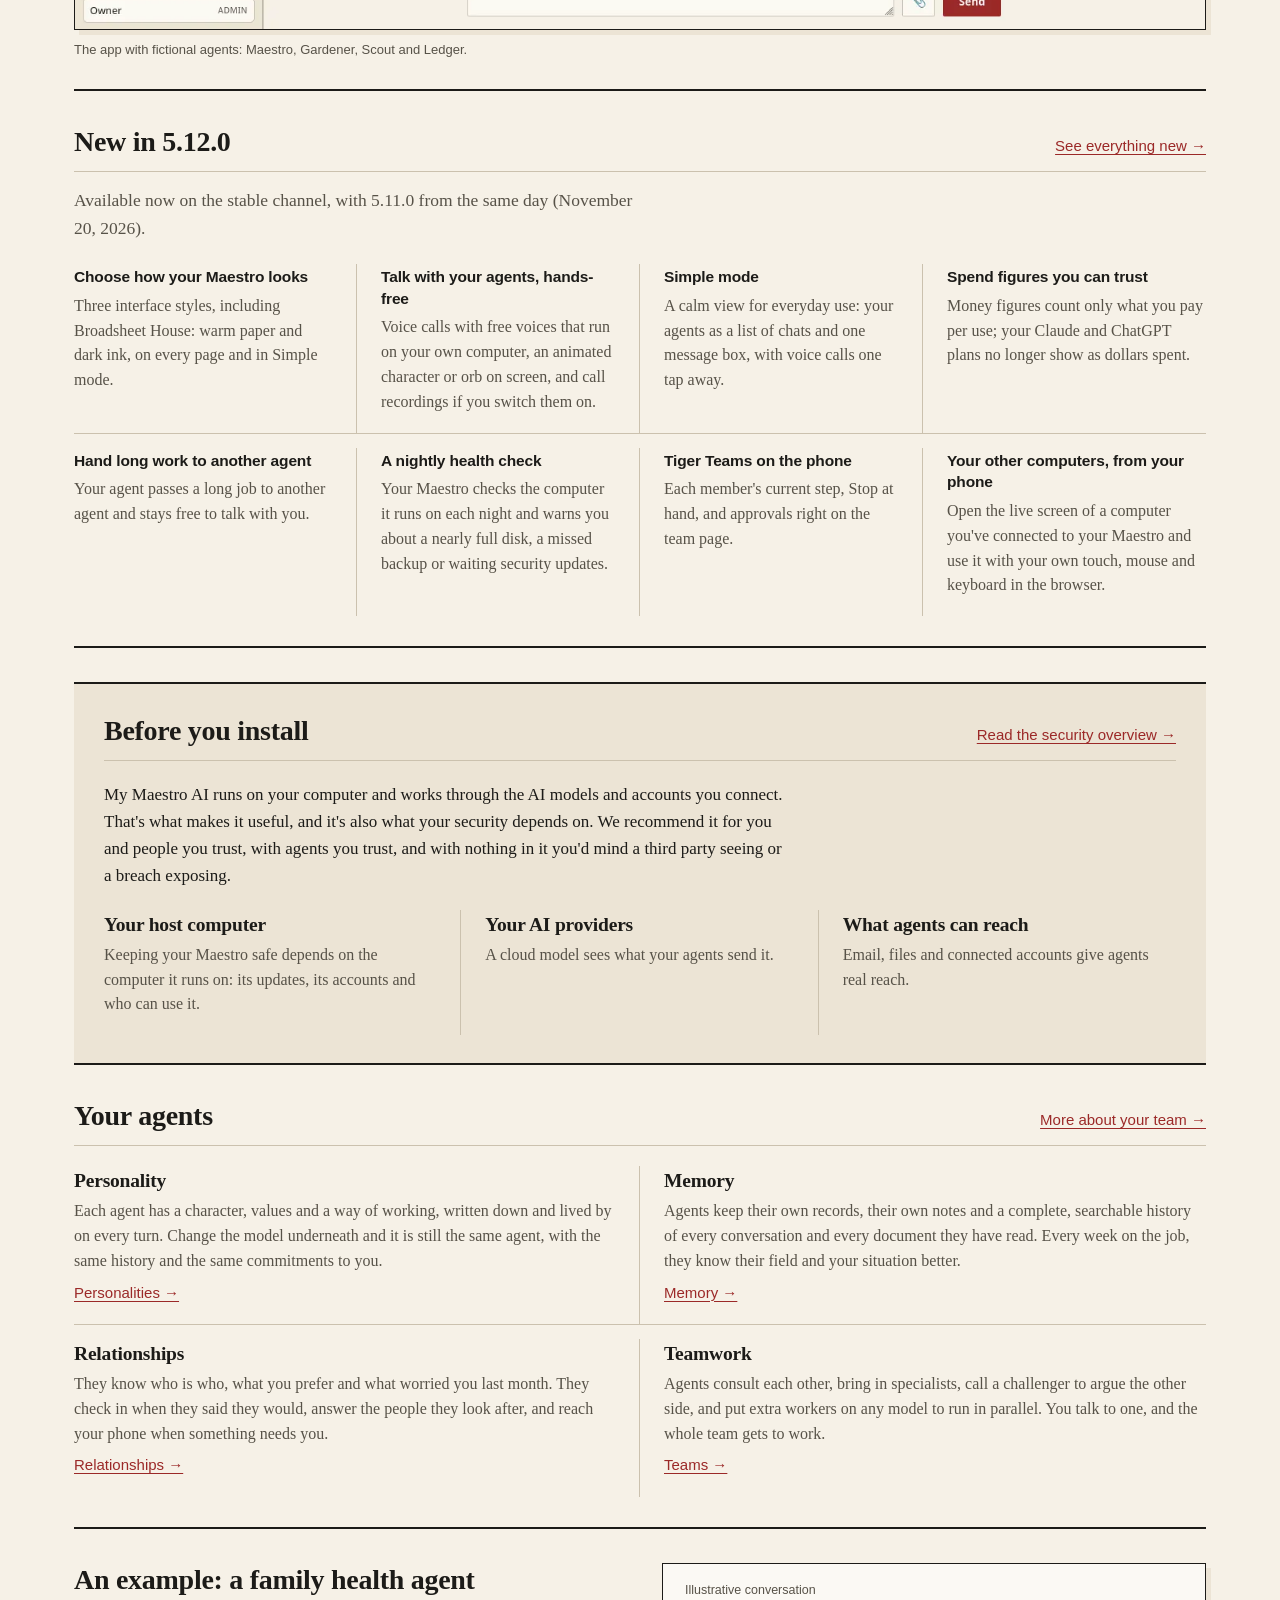
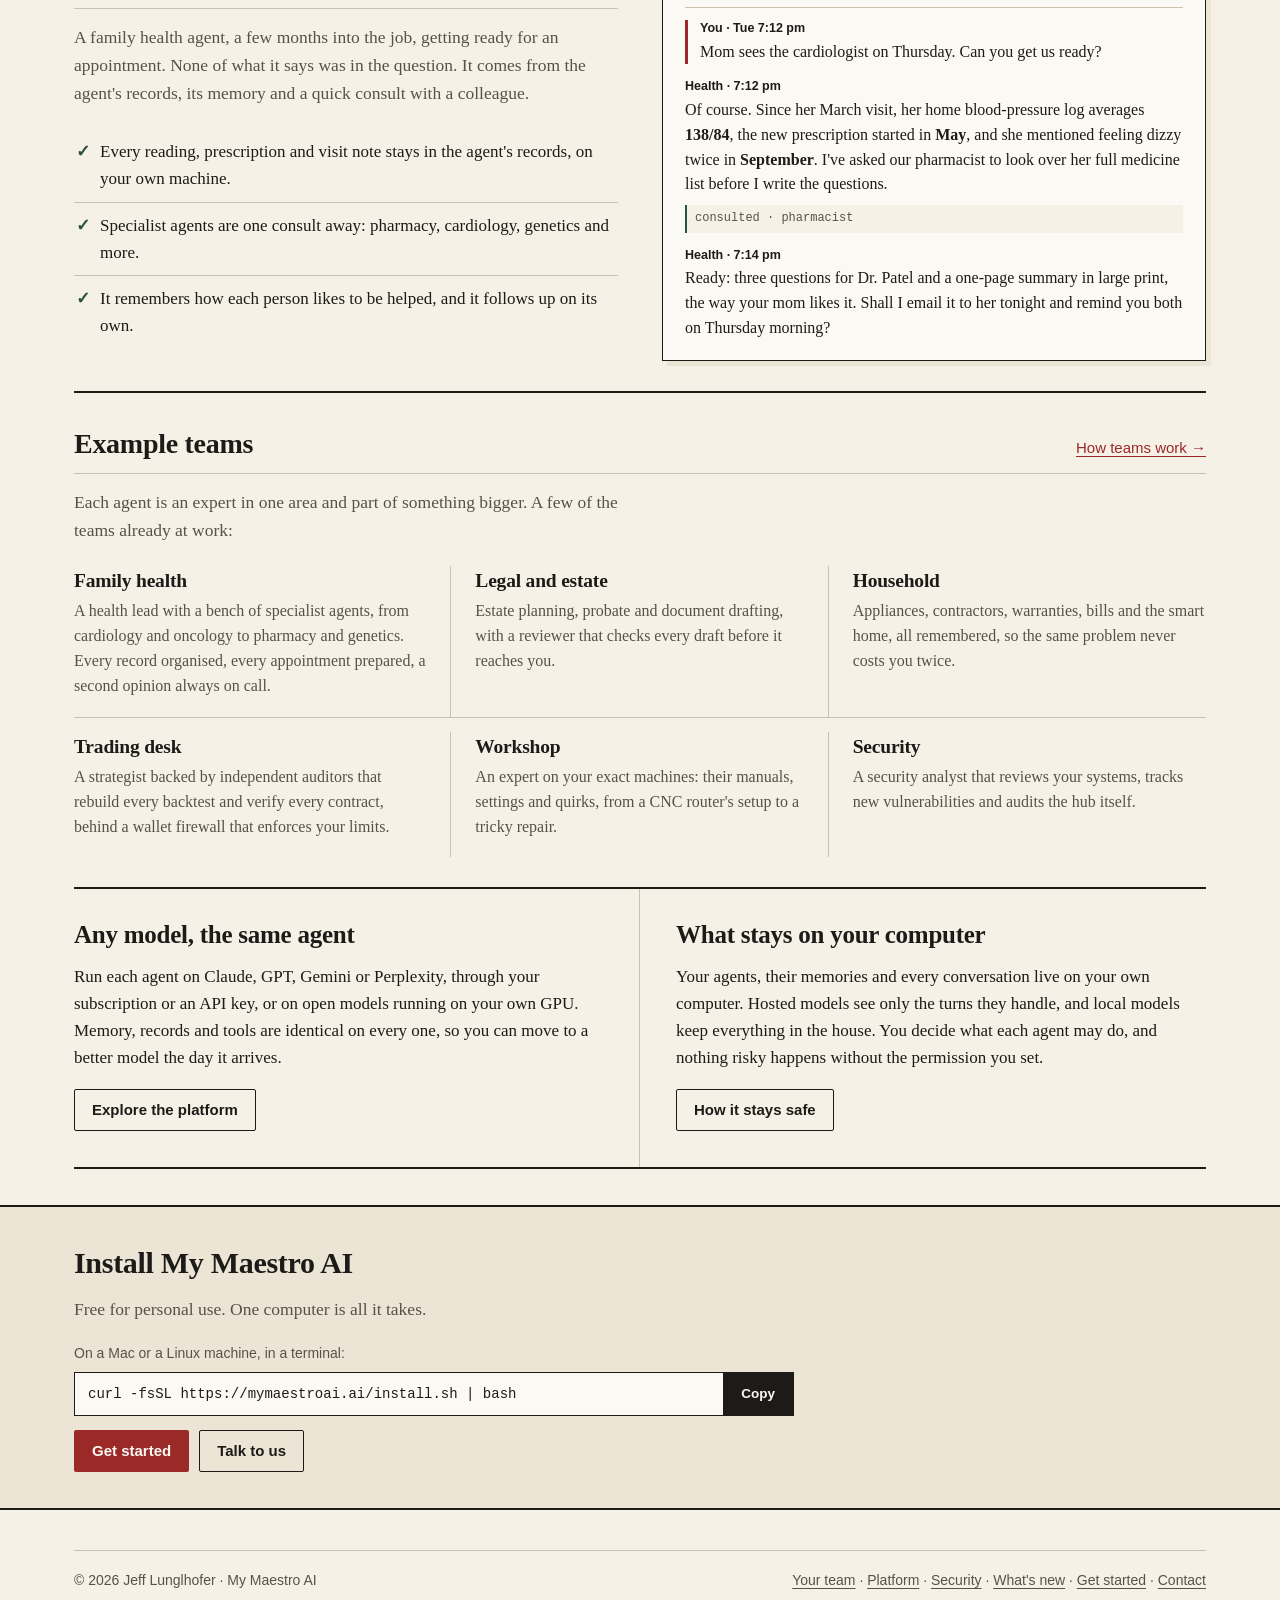
==== commit 41245d55: "What's new lists 5.12.0 and 5.11.0; the home page news is 5.12.0 - What's new: two sections, 5.12.0 " ====
--- a/index.html
+++ b/index.html
@@ -66,13 +66,17 @@
   </section>
 
   <section class="editorial">
-    <div class="section-head"><h2>New in November 2026</h2><a href="/whats-new/">See everything new →</a></div>
-    <p class="sub">On the experimental channel as of November 20, 2026.</p>
+    <div class="section-head"><h2>New in 5.12.0</h2><a href="/whats-new/">See everything new →</a></div>
+    <p class="sub">Available now on the stable channel, with 5.11.0 from the same day (November 20, 2026).</p>
     <div class="cols c4">
+      <div class="col news-col"><h3>Choose how your Maestro looks</h3><p>Three interface styles, including Broadsheet House: warm paper and dark ink, on every page and in Simple mode.</p></div>
       <div class="col news-col"><h3>Talk with your agents, hands-free</h3><p>Voice calls with free voices that run on your own computer, an animated character or orb on screen, and call recordings if you switch them on.</p></div>
       <div class="col news-col"><h3>Simple mode</h3><p>A calm view for everyday use: your agents as a list of chats and one message box, with voice calls one tap away.</p></div>
-      <div class="col news-col"><h3>Your other computers, from your phone</h3><p>Open the live screen of a computer you've connected to your Maestro, on your phone or another computer, and use it with your own touch, mouse and keyboard in the browser.</p></div>
-      <div class="col news-col"><h3>Download, share and sort files</h3><p>Share links for files, whole folders as a zip, and files sorted newest first, by name or by size.</p></div>
+      <div class="col news-col"><h3>Spend figures you can trust</h3><p>Money figures count only what you pay per use; your Claude and ChatGPT plans no longer show as dollars spent.</p></div>
+      <div class="col news-col"><h3>Hand long work to another agent</h3><p>Your agent passes a long job to another agent and stays free to talk with you.</p></div>
+      <div class="col news-col"><h3>A nightly health check</h3><p>Your Maestro checks the computer it runs on each night and warns you about a nearly full disk, a missed backup or waiting security updates.</p></div>
+      <div class="col news-col"><h3>Tiger Teams on the phone</h3><p>Each member's current step, Stop at hand, and approvals right on the team page.</p></div>
+      <div class="col news-col"><h3>Your other computers, from your phone</h3><p>Open the live screen of a computer you've connected to your Maestro and use it with your own touch, mouse and keyboard in the browser.</p></div>
     </div>
   </section>
 
--- a/styles.css
+++ b/styles.css
@@ -68,6 +68,10 @@
 .rec-card ul { margin:8px 0 0 20px; padding:0; color:var(--ink); font-size:16px } .rec-card li { margin:6px 0 }
 .fine { font:13.5px/1.5 var(--sans); color:var(--muted); margin:16px 0 0 }
 
+.also-title { font-size:18px; margin:14px 0 6px }
+ul.also { margin:0; padding-left:20px; color:var(--muted); font-size:16px; line-height:1.55; max-width:78ch }
+ul.also li { margin:4px 0 }
+
 /* Two columns */
 .two { display:grid; grid-template-columns:1.1fr .9fr; gap:48px; align-items:start }
 .two.even { grid-template-columns:1fr 1fr }
@@ -142,6 +146,8 @@
 .cols > .col:first-child, .cols.c3 > .col:nth-child(3n+1), .cols.c2 > .col:nth-child(2n+1) { padding-left:0 }
 .cols.c3 > .col:nth-child(3n), .cols.c2 > .col:nth-child(2n), .cols.c4 > .col:nth-child(4n) { border-right:0; padding-right:0 }
 .cols.c3 > .col:nth-child(-n+3):nth-last-child(n+4) { border-bottom:1px solid var(--rule); margin-bottom:14px }
+.cols.c4 > .col:nth-child(4n+1) { padding-left:0 }
+.cols.c4 > .col:nth-child(-n+4):nth-last-child(n+5) { border-bottom:1px solid var(--rule); margin-bottom:14px }
 .cols.c2.ruled > .col:nth-child(-n+2):nth-last-child(n+3) { border-bottom:1px solid var(--rule); margin-bottom:14px }
 .col h3 { font-size:19.5px; line-height:1.3; margin:0 0 6px }
 .col p { margin:0; color:var(--muted); font-size:16px; line-height:1.55 }
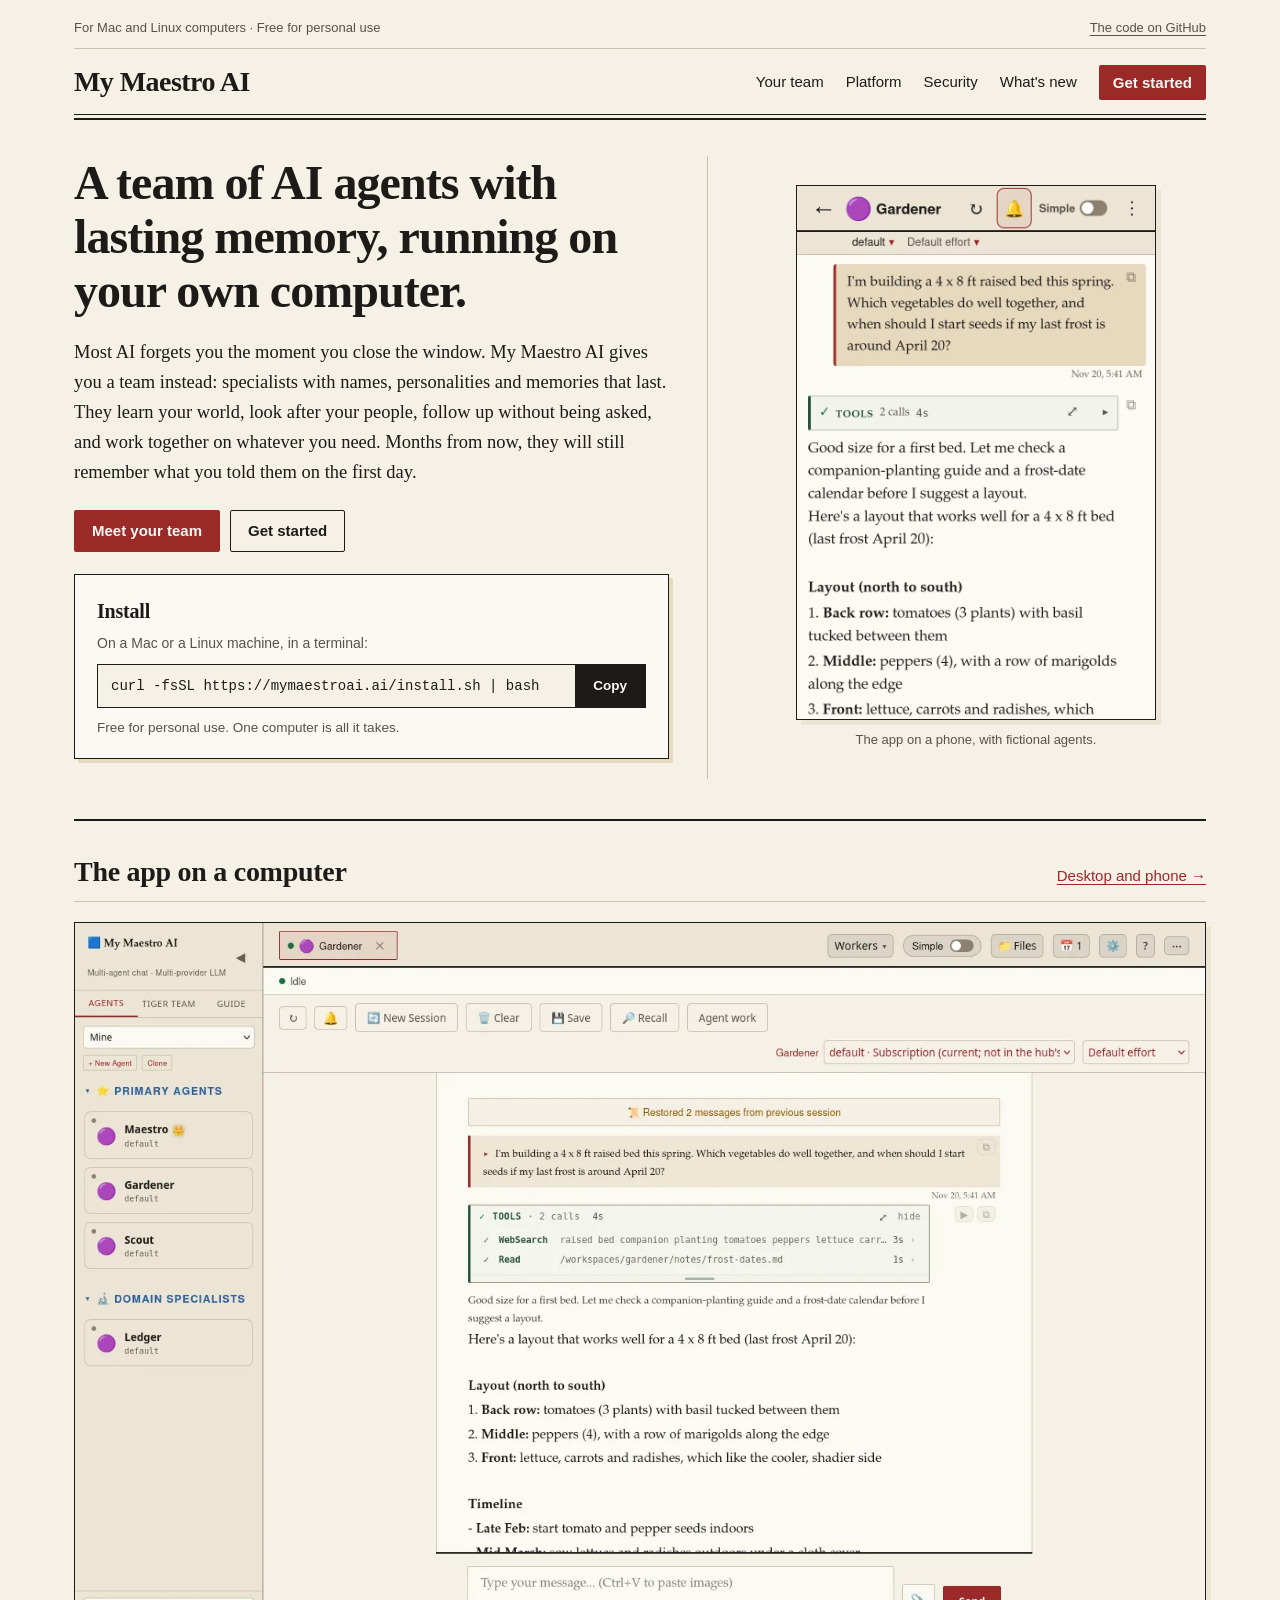
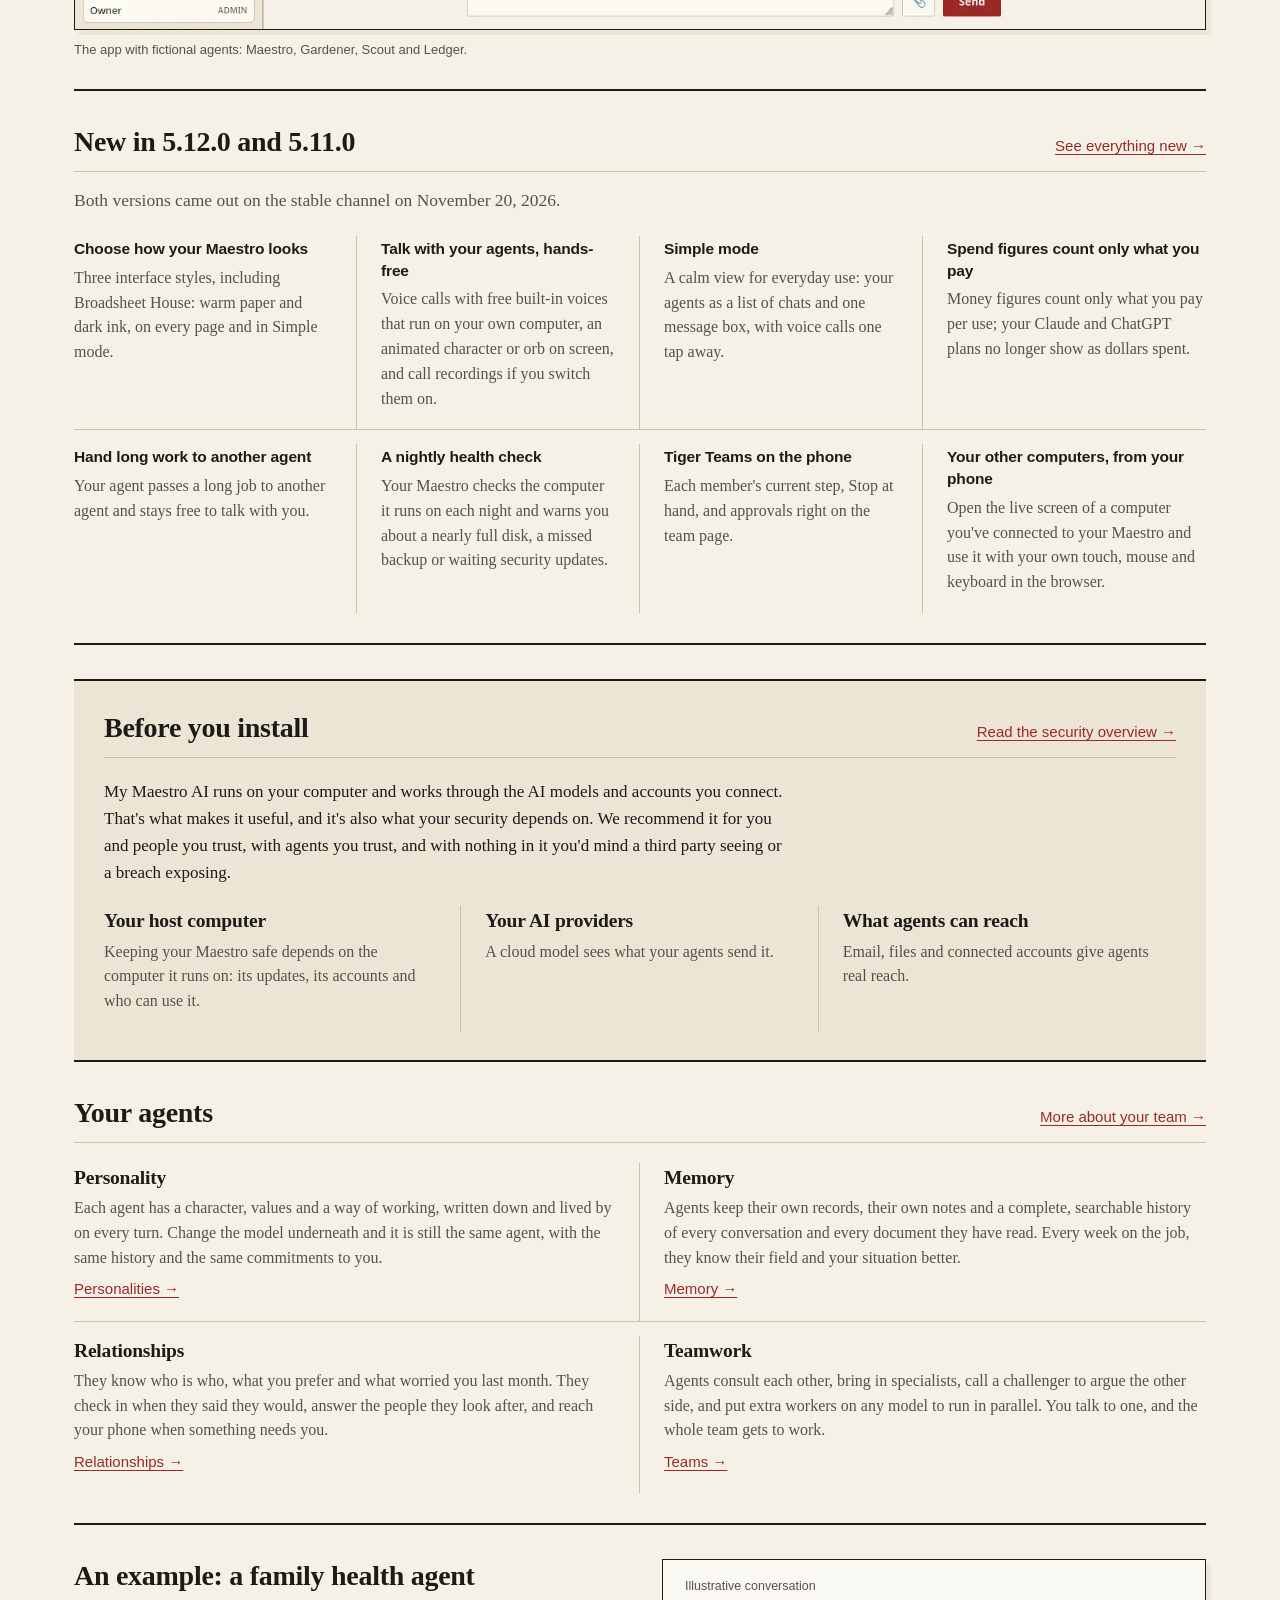
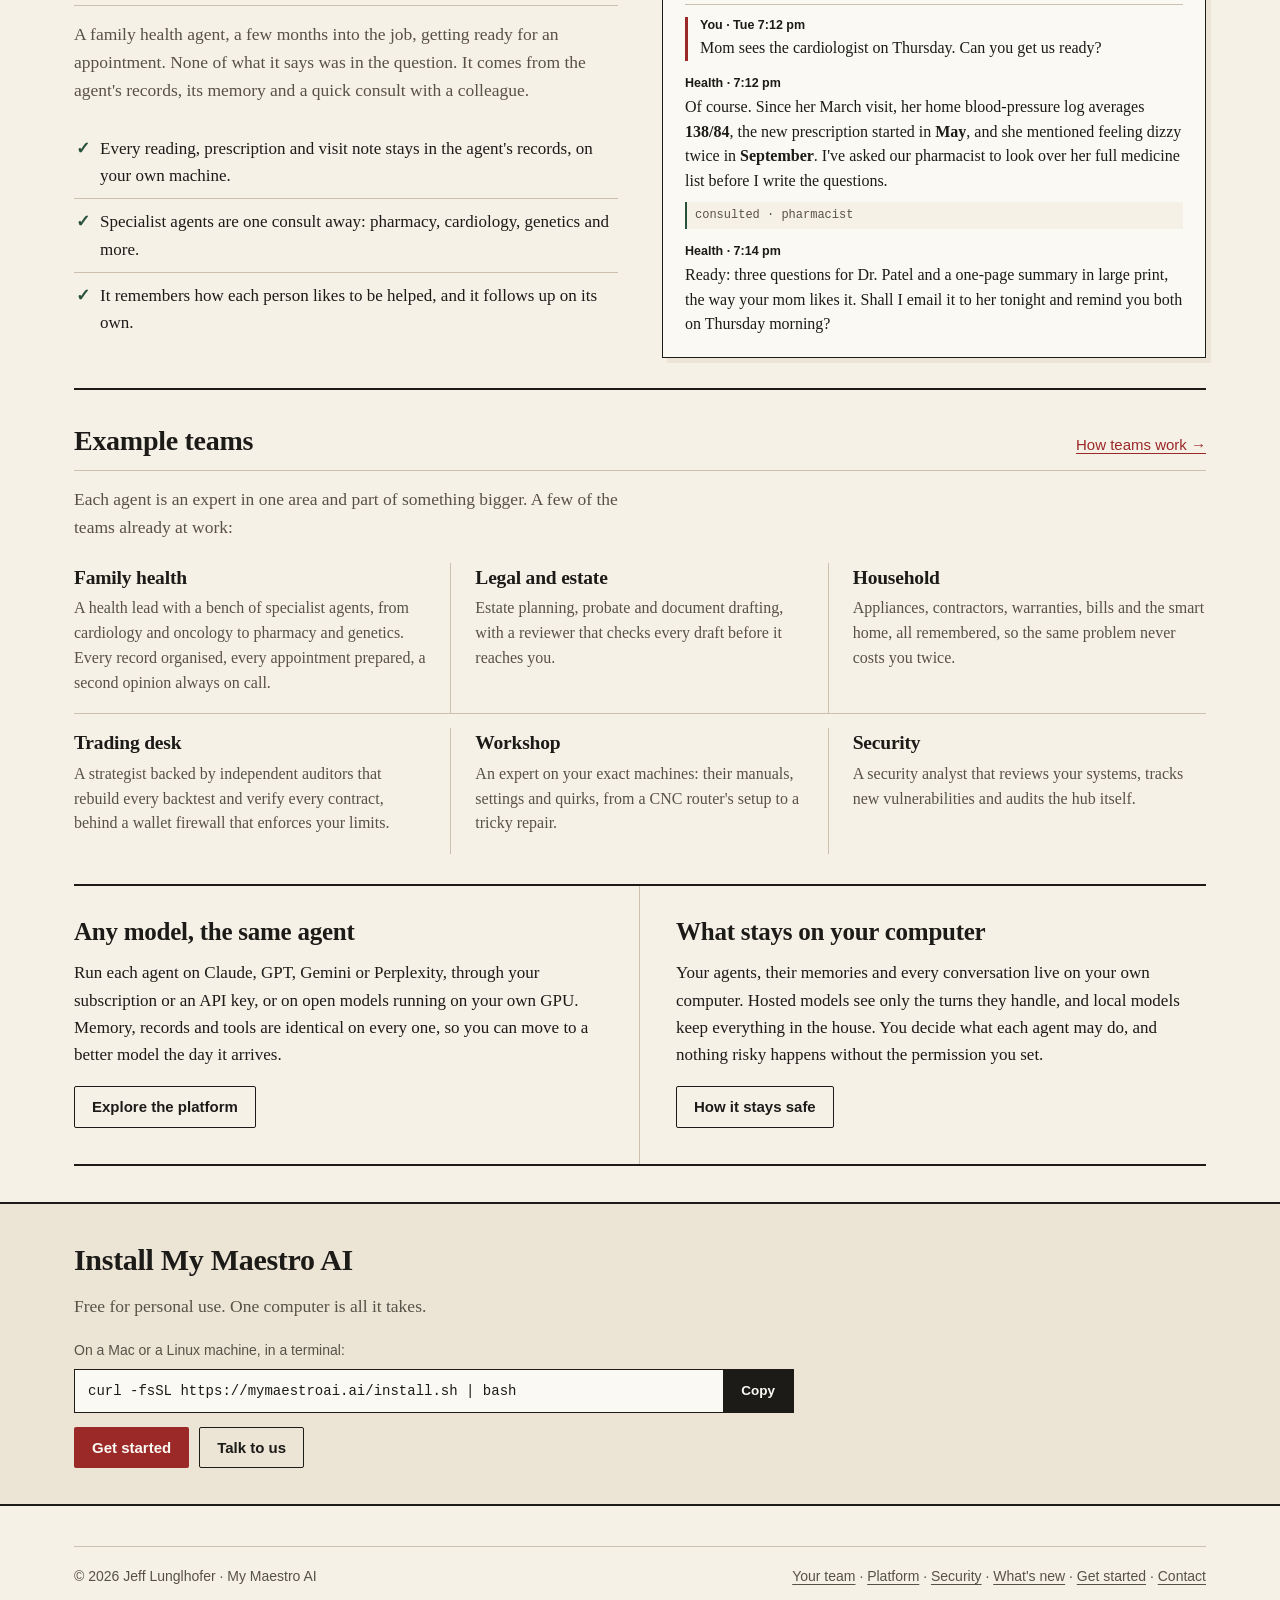
==== commit 71fb9e61: "Website review fixes: both versions named, built-in voices, speed and price per model - Home: "New i" ====
--- a/index.html
+++ b/index.html
@@ -66,13 +66,13 @@
   </section>
 
   <section class="editorial">
-    <div class="section-head"><h2>New in 5.12.0</h2><a href="/whats-new/">See everything new →</a></div>
-    <p class="sub">Available now on the stable channel, with 5.11.0 from the same day (November 20, 2026).</p>
+    <div class="section-head"><h2>New in 5.12.0 and 5.11.0</h2><a href="/whats-new/">See everything new →</a></div>
+    <p class="sub">Both versions came out on the stable channel on November 20, 2026.</p>
     <div class="cols c4">
       <div class="col news-col"><h3>Choose how your Maestro looks</h3><p>Three interface styles, including Broadsheet House: warm paper and dark ink, on every page and in Simple mode.</p></div>
-      <div class="col news-col"><h3>Talk with your agents, hands-free</h3><p>Voice calls with free voices that run on your own computer, an animated character or orb on screen, and call recordings if you switch them on.</p></div>
+      <div class="col news-col"><h3>Talk with your agents, hands-free</h3><p>Voice calls with free built-in voices that run on your own computer, an animated character or orb on screen, and call recordings if you switch them on.</p></div>
       <div class="col news-col"><h3>Simple mode</h3><p>A calm view for everyday use: your agents as a list of chats and one message box, with voice calls one tap away.</p></div>
-      <div class="col news-col"><h3>Spend figures you can trust</h3><p>Money figures count only what you pay per use; your Claude and ChatGPT plans no longer show as dollars spent.</p></div>
+      <div class="col news-col"><h3>Spend figures count only what you pay</h3><p>Money figures count only what you pay per use; your Claude and ChatGPT plans no longer show as dollars spent.</p></div>
       <div class="col news-col"><h3>Hand long work to another agent</h3><p>Your agent passes a long job to another agent and stays free to talk with you.</p></div>
       <div class="col news-col"><h3>A nightly health check</h3><p>Your Maestro checks the computer it runs on each night and warns you about a nearly full disk, a missed backup or waiting security updates.</p></div>
       <div class="col news-col"><h3>Tiger Teams on the phone</h3><p>Each member's current step, Stop at hand, and approvals right on the team page.</p></div>
